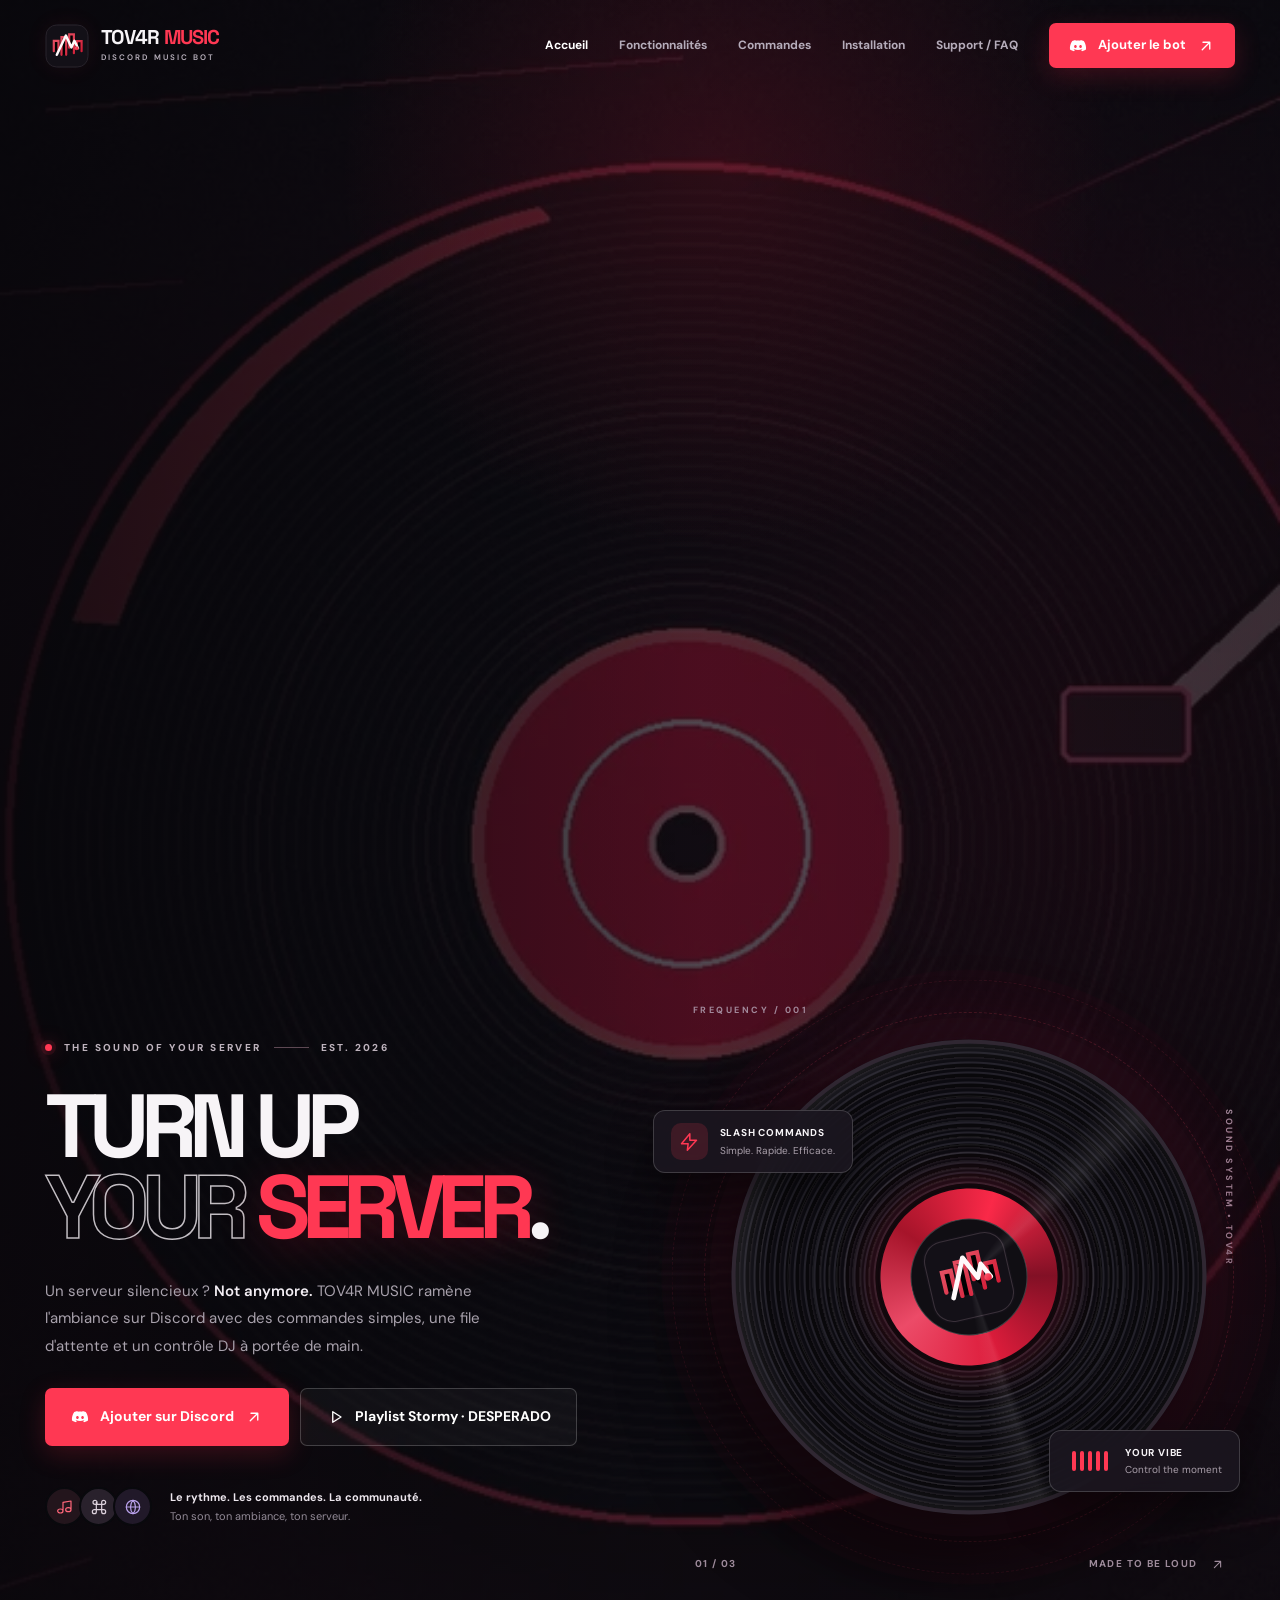
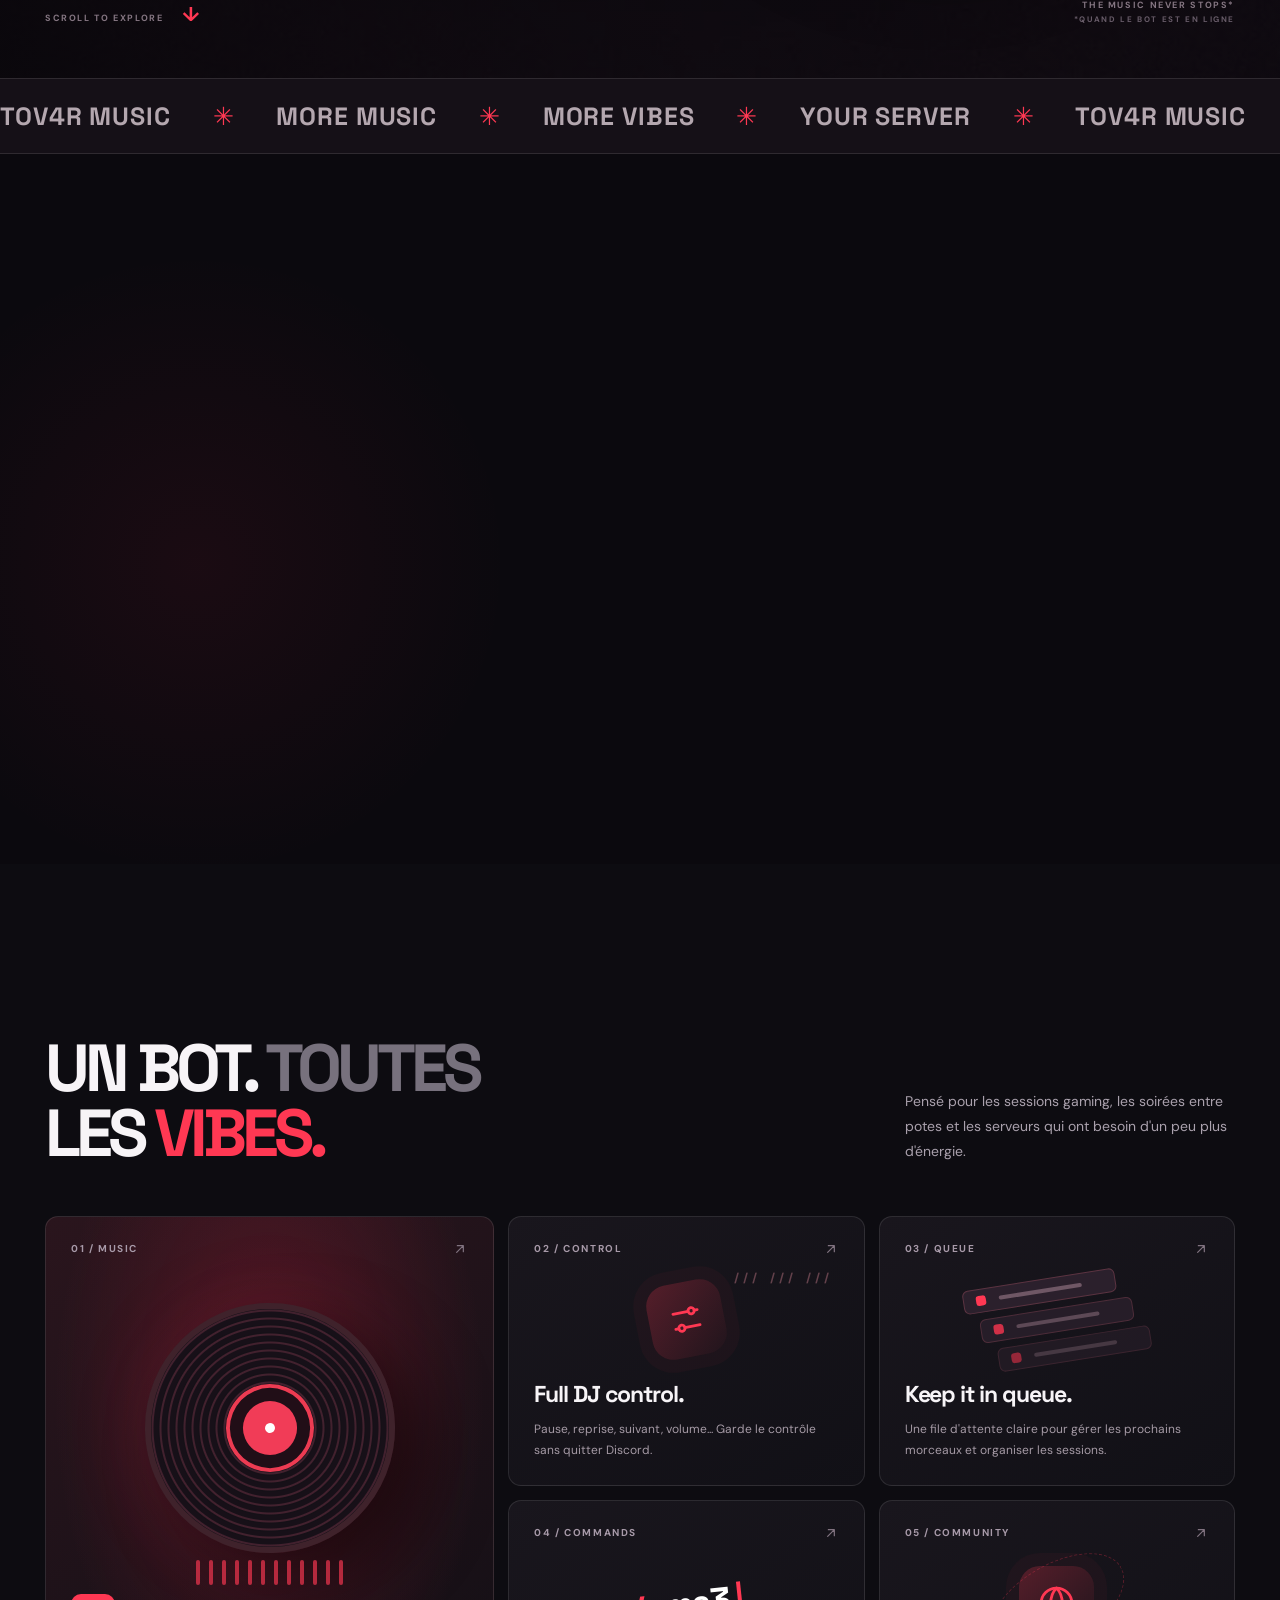
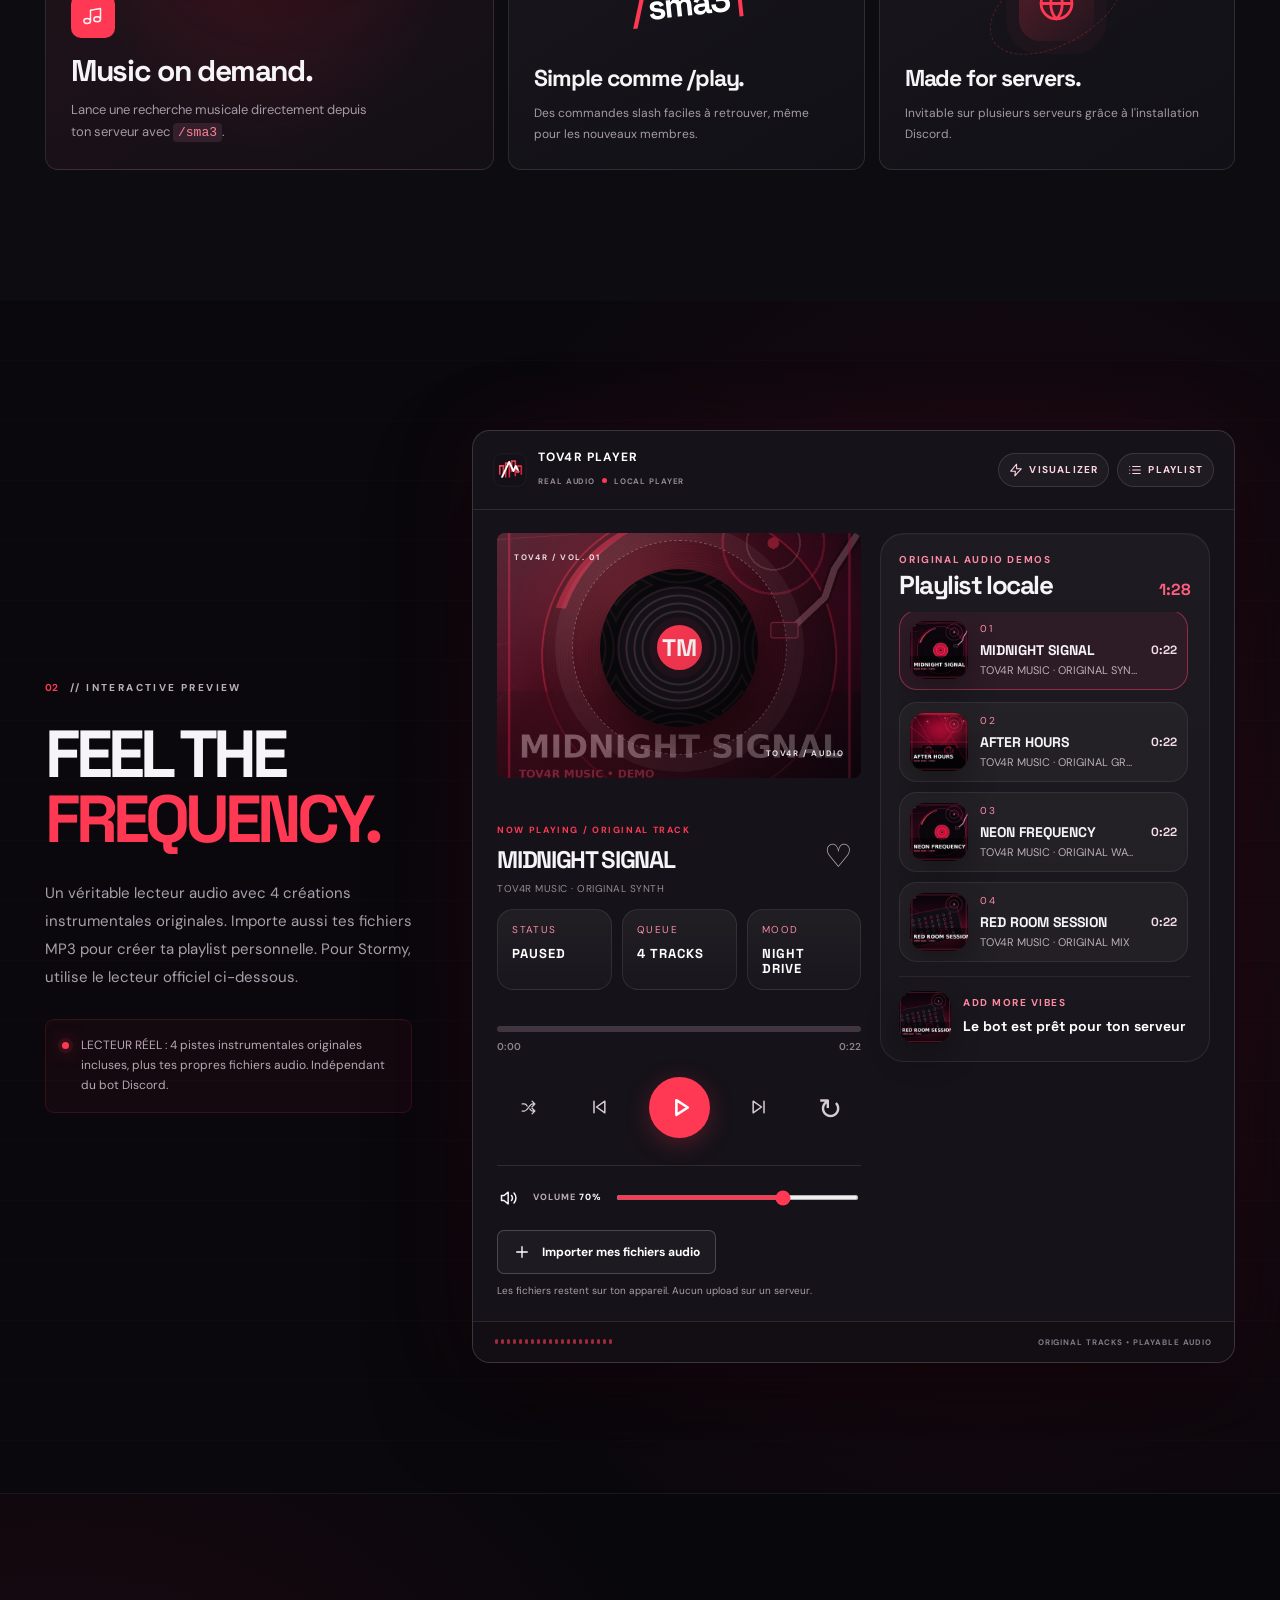
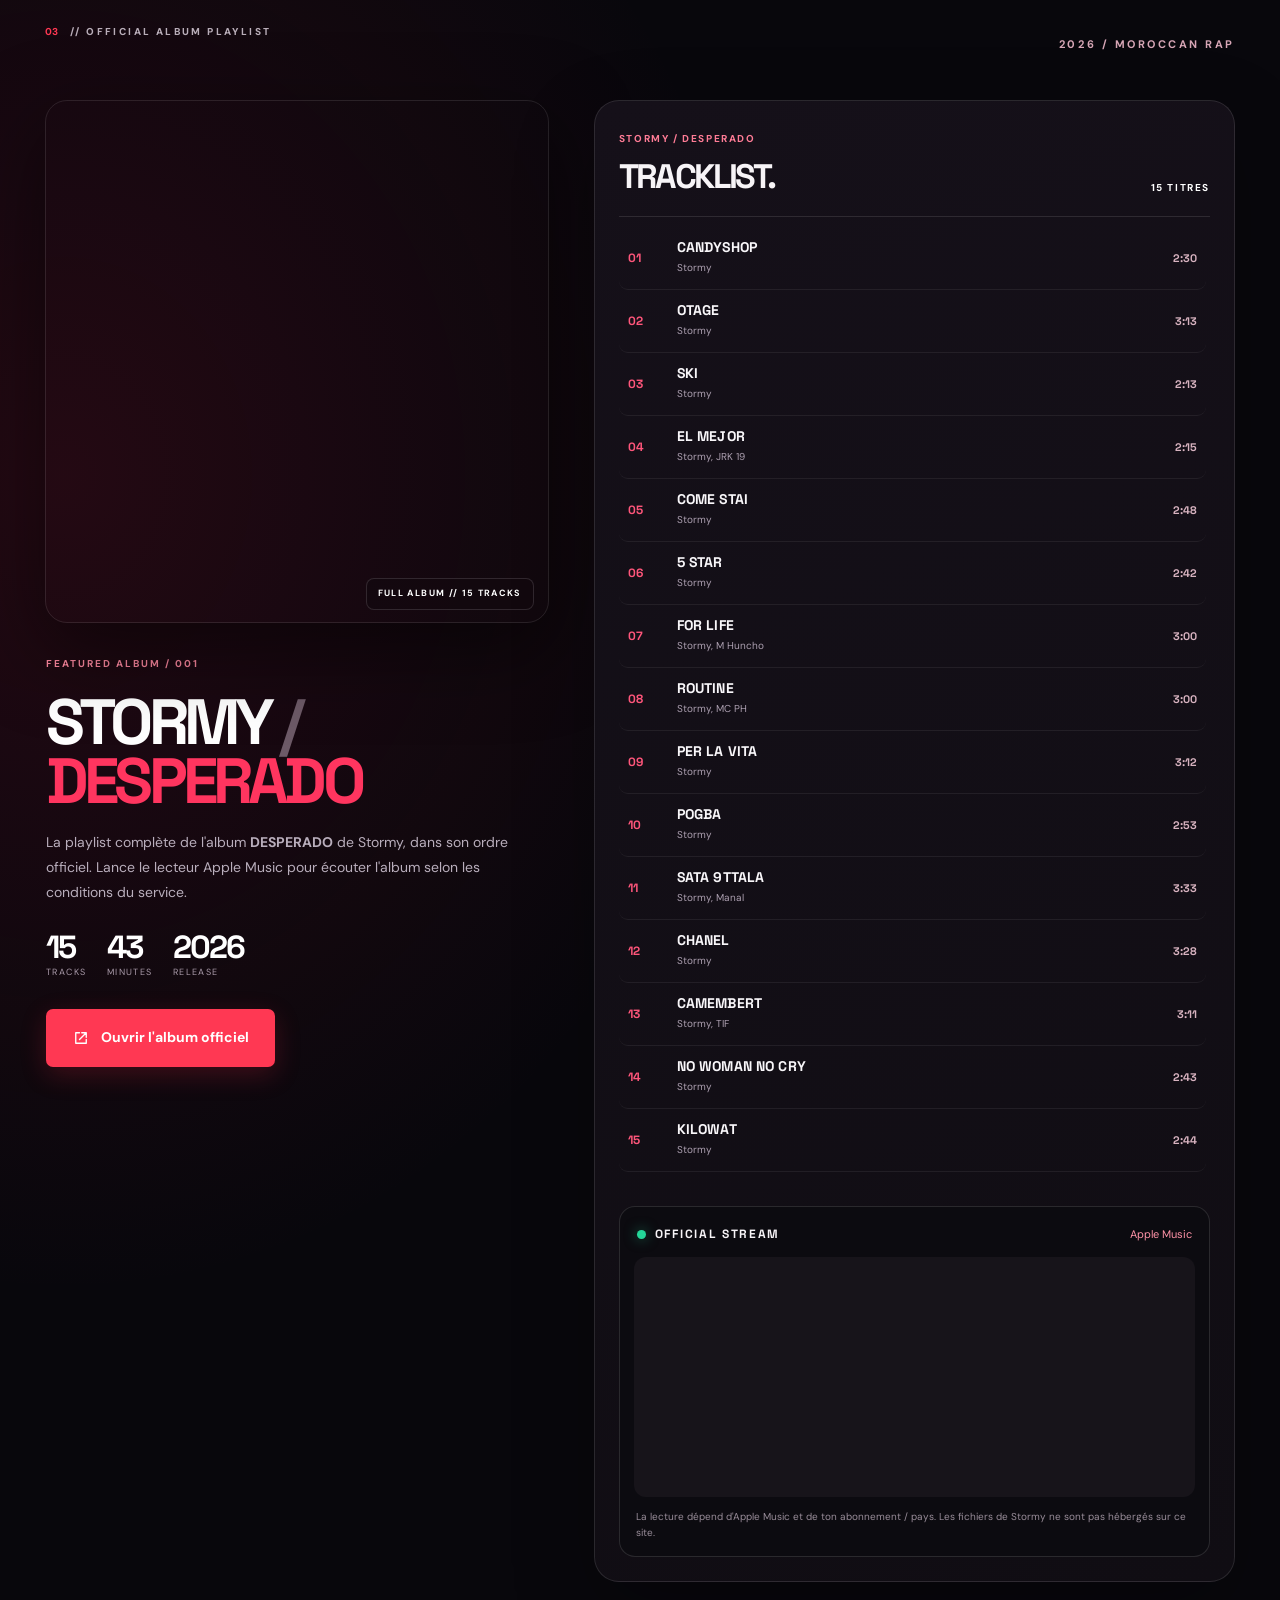
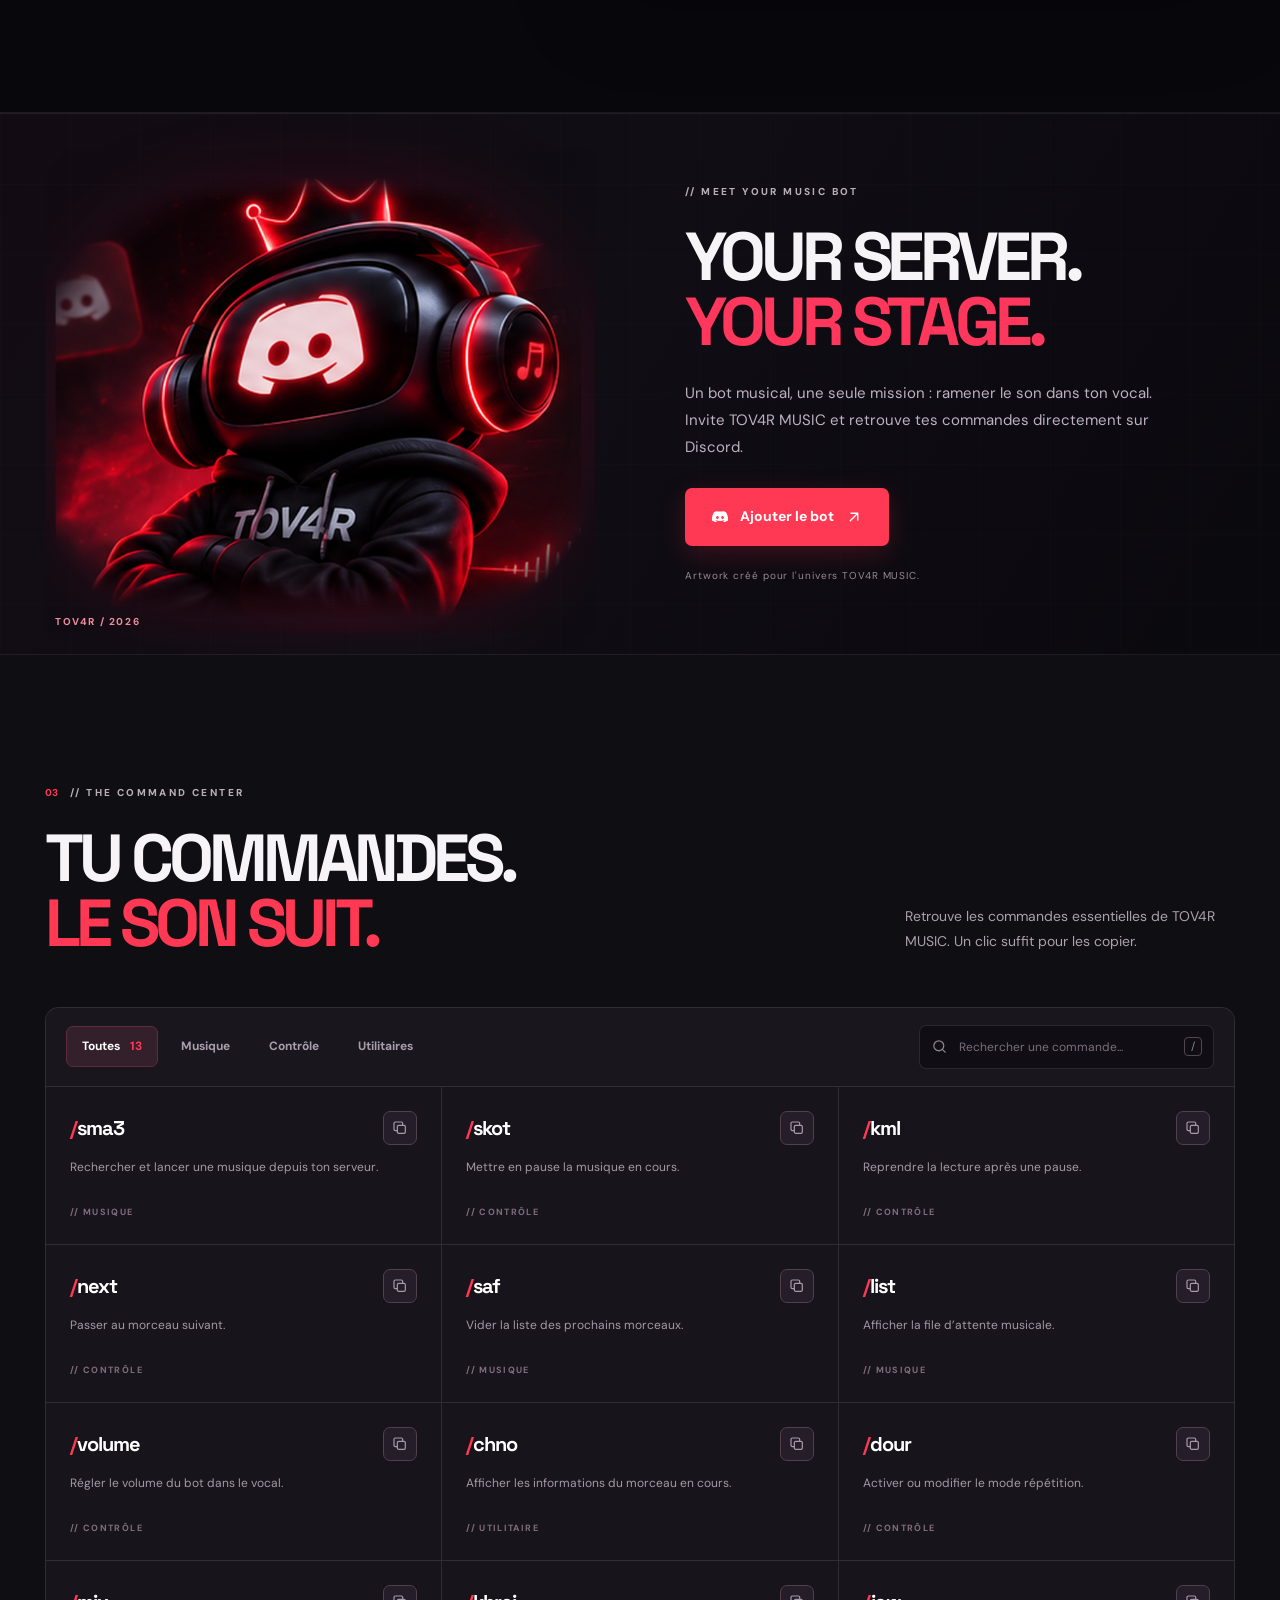
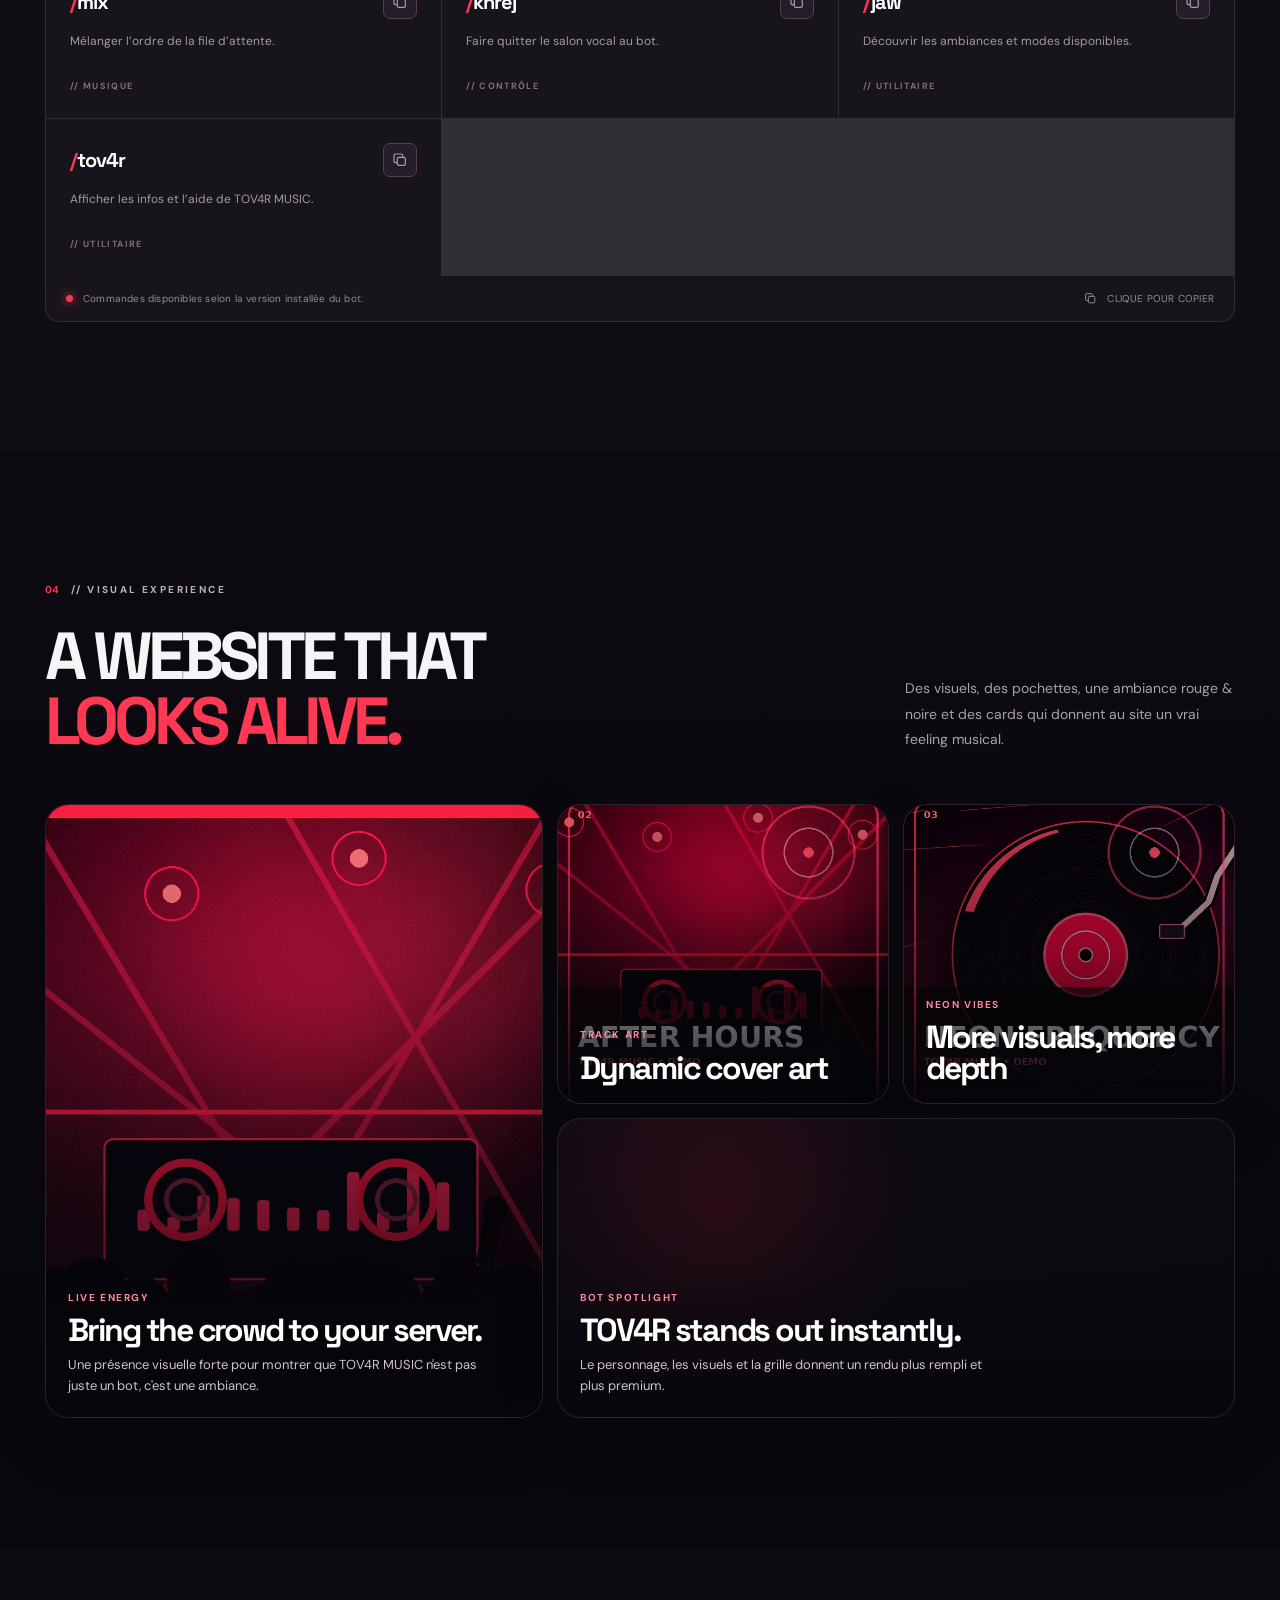
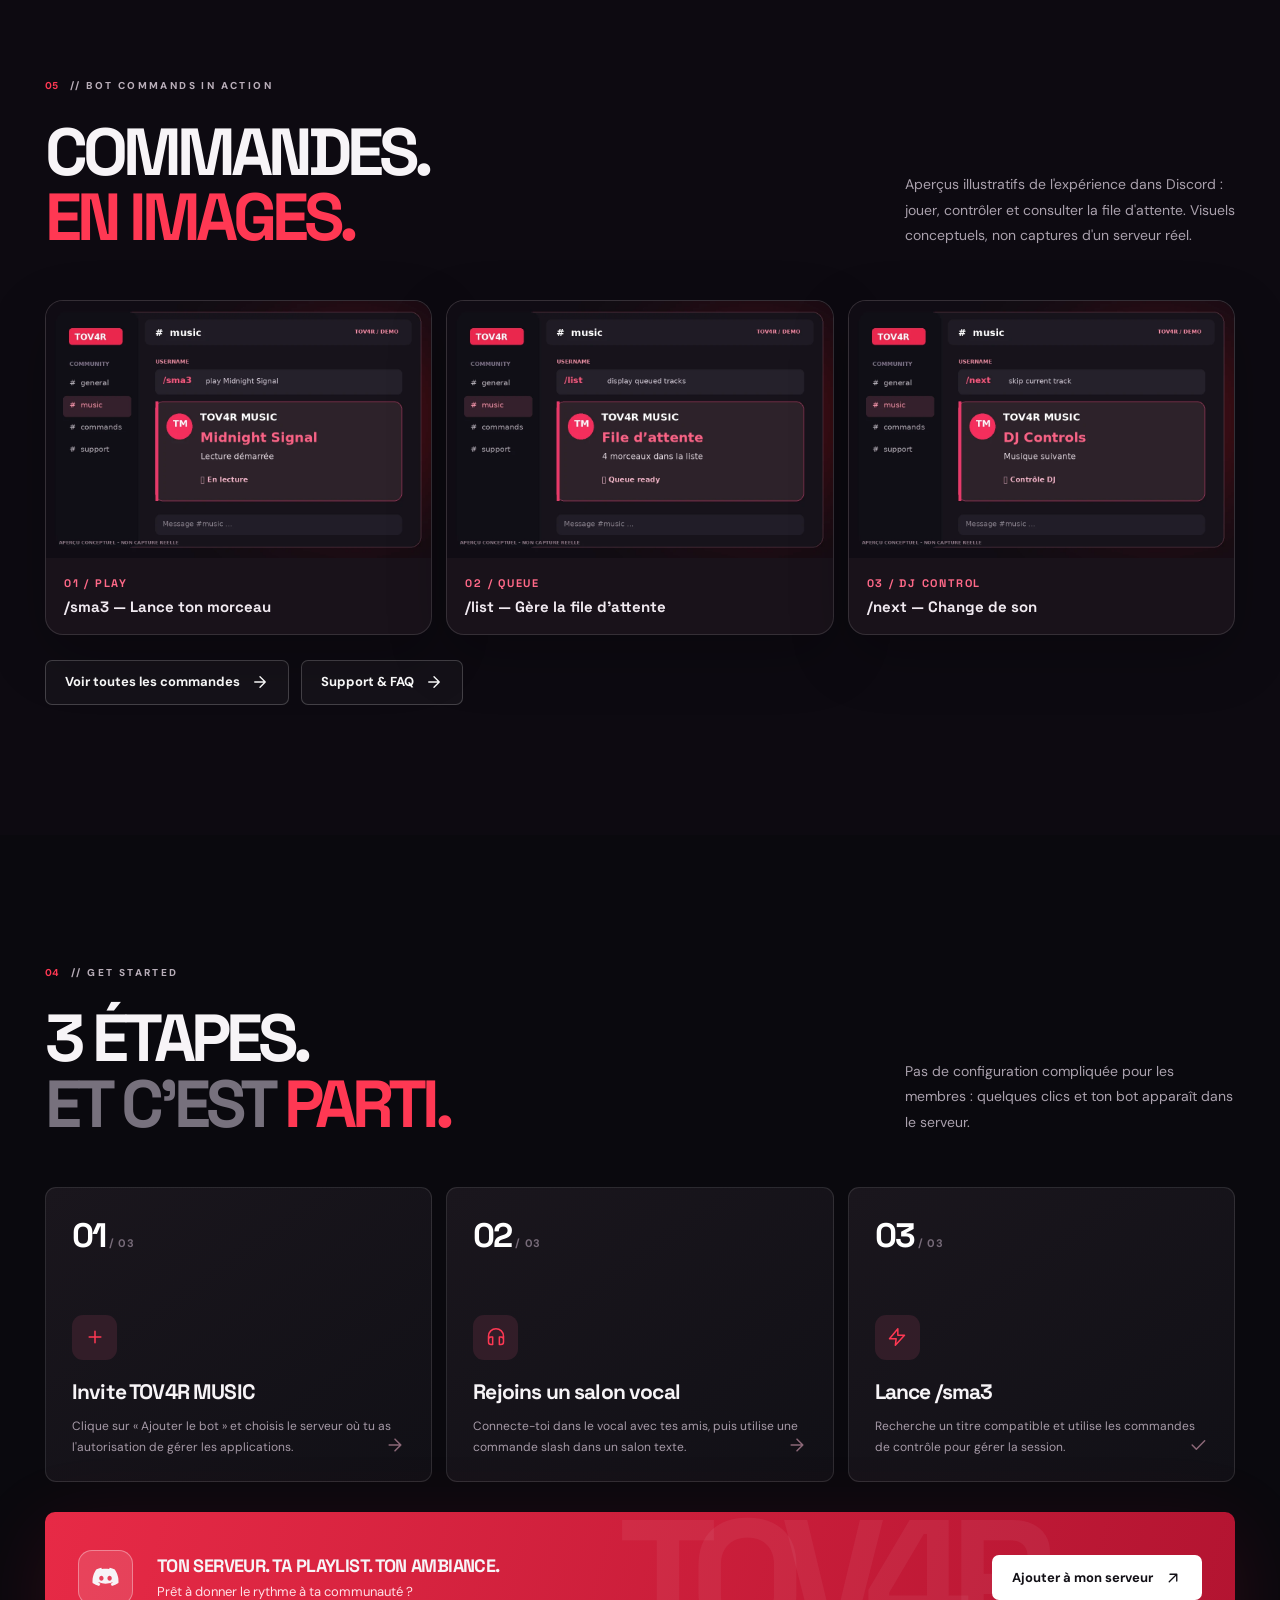
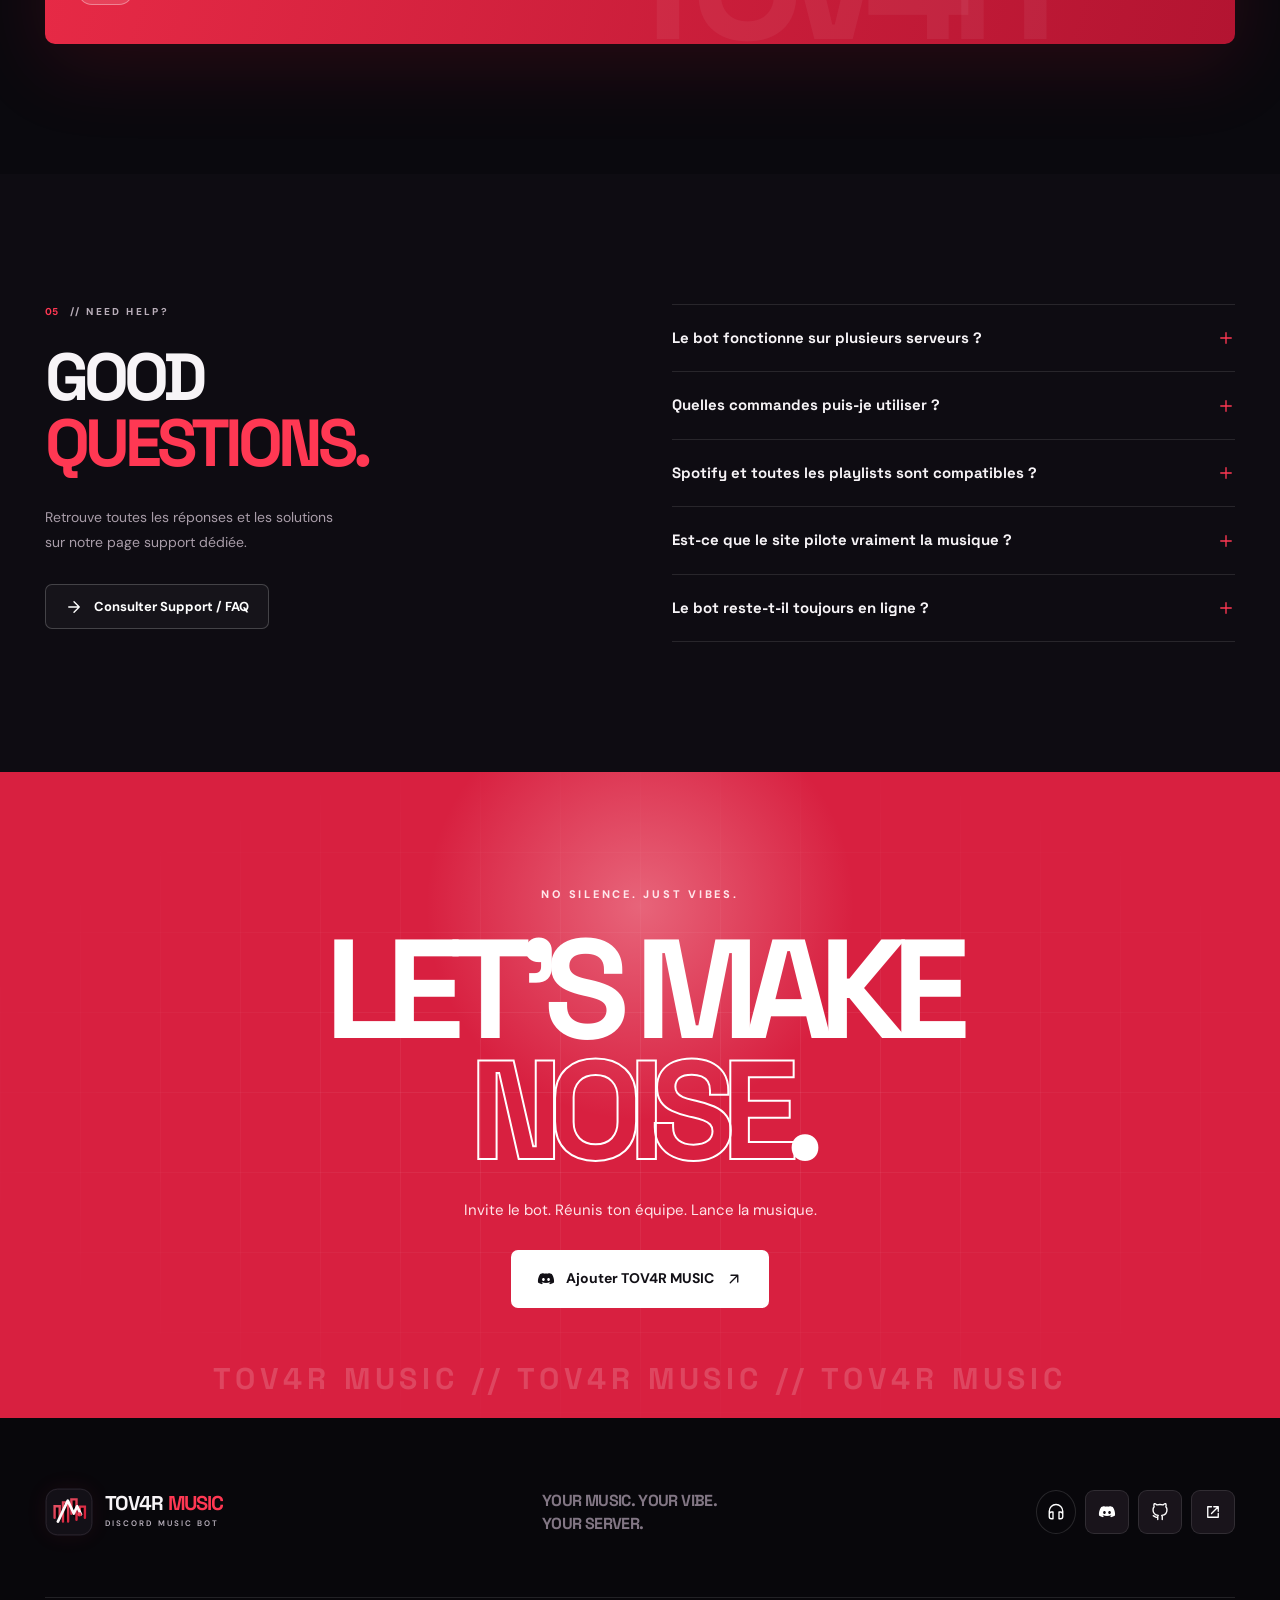
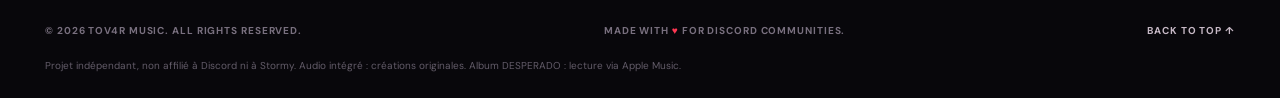
==== index.html @ 0fc7020b "Add files via upload" ====
<!DOCTYPE html>

<html lang="fr">
<head>
<meta charset="utf-8"/>
<meta content="width=device-width, initial-scale=1.0" name="viewport"/>
<meta content="#09080d" name="theme-color"/>
<meta content="TOV4R MUSIC — le bot musical Discord à l'énergie rouge &amp; noir. Commandes slash, file d'attente, contrôles DJ et ambiance pour ton serveur." name="description"/>
<meta content="website" property="og:type"/>
<meta content="TOV4R MUSIC — Turn up your server" property="og:title"/>
<meta content="Donne le rythme à ton serveur Discord. Découvre TOV4R MUSIC." property="og:description"/>
<meta content="assets/og-preview.svg" property="og:image"/>
<link href="assets/favicon.svg" rel="icon" type="image/svg+xml"/>
<link href="https://fonts.googleapis.com" rel="preconnect"/>
<link crossorigin="" href="https://fonts.gstatic.com" rel="preconnect"/>
<link href="https://fonts.googleapis.com/css2?family=DM+Sans:wght@400;500;600;700&amp;family=Space+Grotesk:wght@400;500;600;700&amp;display=swap" rel="stylesheet"/>
<link href="assets/style.css" rel="stylesheet"/>
<title>TOV4R MUSIC — Turn up your server</title>
<script defer="" src="assets/config.js"></script>
<script defer="" src="assets/app.js"></script>
</head>
<body>
<a class="skip-link" href="#main">Aller au contenu</a>
<svg aria-hidden="true" class="icon-library" xmlns="http://www.w3.org/2000/svg">
<symbol id="i-arrow" viewbox="0 0 24 24"><path d="M5 12h14m-7-7 7 7-7 7"></path></symbol>
<symbol id="i-arrow-up" viewbox="0 0 24 24"><path d="M7 17 17 7M8 7h9v9"></path></symbol>
<symbol id="i-play" viewbox="0 0 24 24"><path d="m9 5 11 7-11 7V5Z" stroke-linejoin="round"></path></symbol>
<symbol id="i-pause" viewbox="0 0 24 24"><path d="M8 5v14M16 5v14"></path></symbol>
<symbol id="i-next" viewbox="0 0 24 24"><path d="m5 5 10 7-10 7V5Zm13 0v14" stroke-linejoin="round"></path></symbol>
<symbol id="i-prev" viewbox="0 0 24 24"><path d="M19 5 9 12l10 7V5ZM6 5v14" stroke-linejoin="round"></path></symbol>
<symbol id="i-plus" viewbox="0 0 24 24"><path d="M12 5v14M5 12h14"></path></symbol>
<symbol id="i-check" viewbox="0 0 24 24"><path d="m5 12 5 5L20 7"></path></symbol>
<symbol id="i-copy" viewbox="0 0 24 24"><rect height="12" rx="2" width="12" x="8" y="8"></rect><path d="M16 8V5a2 2 0 0 0-2-2H5a2 2 0 0 0-2 2v9a2 2 0 0 0 2 2h3"></path></symbol>
<symbol id="i-search" viewbox="0 0 24 24"><circle cx="11" cy="11" r="7"></circle><path d="m20 20-4-4"></path></symbol>
<symbol id="i-headphones" viewbox="0 0 24 24"><path d="M3 14v-3a9 9 0 0 1 18 0v3M3 14v4a3 3 0 0 0 3 3h2v-9H6a3 3 0 0 0-3 3Zm18 0v4a3 3 0 0 1-3 3h-2v-9h2a3 3 0 0 1 3 3Z"></path></symbol>
<symbol id="i-music" viewbox="0 0 24 24"><path d="M9 18V5l12-2v13M9 18c0 1.7-1.8 3-4 3s-4-1.3-4-3 1.8-3 4-3 4 1.3 4 3Zm12-2c0 1.7-1.8 3-4 3s-4-1.3-4-3 1.8-3 4-3 4 1.3 4 3Z"></path></symbol>
<symbol id="i-list" viewbox="0 0 24 24"><path d="M8 6h13M8 12h13M8 18h13M3 6h.01M3 12h.01M3 18h.01"></path></symbol>
<symbol id="i-sliders" viewbox="0 0 24 24"><path d="M4 7h10m4 0h2M4 17h2m4 0h10"></path><circle cx="16" cy="7" r="2"></circle><circle cx="8" cy="17" r="2"></circle></symbol>
<symbol id="i-zap" viewbox="0 0 24 24"><path d="m13 2-10 12h8l-1 8 11-12h-8V2Z" stroke-linejoin="round"></path></symbol>
<symbol id="i-shuffle" viewbox="0 0 24 24"><path d="m17 3 4 4-4 4M3 17h3c5 0 7-10 12-10h3M17 13l4 4-4 4M3 7h3c2 0 3 1 4 3m4 4c1 2 2 3 4 3h3"></path></symbol>
<symbol id="i-globe" viewbox="0 0 24 24"><circle cx="12" cy="12" r="10"></circle><path d="M2 12h20M12 2c5 5 5 15 0 20M12 2c-5 5-5 15 0 20"></path></symbol>
<symbol id="i-shield" viewbox="0 0 24 24"><path d="M12 22s8-4 8-11V5l-8-3-8 3v6c0 7 8 11 8 11Z"></path><path d="m9 12 2 2 4-4"></path></symbol>
<symbol id="i-discord" viewbox="0 0 24 24"><path d="M19.7 5.3A18 18 0 0 0 15.5 4l-.5 1c-2-.3-4-.3-6 0l-.5-1a18 18 0 0 0-4.2 1.3C1.8 9 1 12.8 1.3 16.5A18.8 18.8 0 0 0 6.7 19l1.1-1.8-1.7-.9.4-.3c3.5 1.6 7.5 1.6 11 0l.4.3-1.7.9 1.1 1.8a18.8 18.8 0 0 0 5.4-2.5C23 12.8 22.2 9 19.7 5.3ZM8.6 14.6c-1 0-1.8-.9-1.8-2s.8-2 1.8-2 1.8.9 1.8 2-.8 2-1.8 2Zm6.8 0c-1 0-1.8-.9-1.8-2s.8-2 1.8-2 1.8.9 1.8 2-.8 2-1.8 2Z" fill="currentColor" stroke="none"></path></symbol>
<symbol id="i-github" viewbox="0 0 24 24"><path d="M9 19c-4 1-4-2-6-2m12 5v-3.2a2.7 2.7 0 0 0-.7-2.2c3.4-.4 7-1.6 7-7.5A5.8 5.8 0 0 0 19.8 5a5.3 5.3 0 0 0-.1-4S18.5.6 16 2.6a14 14 0 0 0-8 0C5.5.6 4.3 1 4.3 1a5.3 5.3 0 0 0-.1 4A5.8 5.8 0 0 0 2.7 9c0 5.9 3.6 7.1 7 7.5a2.7 2.7 0 0 0-.7 2.2V22"></path></symbol>
<symbol id="i-volume-off" viewBox="0 0 24 24"><path d="M11 5 6 9H3v6h3l5 4V5ZM17 9l5 6m0-6-5 6" /></symbol>
<symbol id="i-volume" viewbox="0 0 24 24"><path d="M11 5 6 9H3v6h3l5 4V5ZM15 9a5 5 0 0 1 0 6m3-9a9 9 0 0 1 0 12"></path></symbol>
<symbol id="i-chevron" viewbox="0 0 24 24"><path d="m6 9 6 6 6-6"></path></symbol>
<symbol id="i-external" viewbox="0 0 24 24"><path d="M13 5h6v6m0-6-9 9M19 14v5H5V5h5"></path></symbol>
<symbol id="i-menu" viewbox="0 0 24 24"><path d="M4 7h16M4 12h16M4 17h16"></path></symbol>
<symbol id="i-close" viewbox="0 0 24 24"><path d="M5 5 19 19M19 5 5 19"></path></symbol>
<symbol id="i-command" viewbox="0 0 24 24"><path d="M9 7V5a3 3 0 1 0-3 3h13a3 3 0 1 0-3-3v14a3 3 0 1 0 3-3H5a3 3 0 1 0 3 3V5"></path></symbol>
</svg>
<div aria-hidden="true" class="intro" id="intro"><div class="intro-content"><div class="intro-overline">INITIALIZING TOV4R MUSIC</div><span class="intro-badge">TM<span class="intro-star">✦</span></span><span class="intro-name">TOV4R <strong>MUSIC</strong></span><span class="intro-bars"><i></i><i></i><i></i><i></i><i></i><i></i><i></i></span><small>ENTER THE FREQUENCY</small><div class="intro-loader"><span></span></div><span class="intro-counter">/// LET THE MUSIC BEGIN</span></div><span class="intro-scanline"></span><span class="intro-orb intro-orb-one"></span><span class="intro-orb intro-orb-two"></span><span class="intro-light-beam"></span></div>
<div aria-hidden="true" class="ambient ambient-one"></div><div aria-hidden="true" class="ambient ambient-two"></div>
<div aria-hidden="true" class="cursor-glow" id="cursorGlow"></div>
<header class="site-header" id="header">
<div class="container nav-container">
<a aria-label="TOV4R MUSIC — accueil" class="brand" href="#top"><img alt="" height="44" src="assets/logo.svg" width="44"/><span>TOV4R<span class="brand-accent">MUSIC</span><small>DISCORD MUSIC BOT</small></span></a>
<nav aria-label="Navigation principale" class="main-nav" id="mainNav">
<a class="nav-link is-current" href="#top">Accueil</a><a class="nav-link" href="#features">Fonctionnalités</a><a class="nav-link" href="#commands">Commandes</a><a class="nav-link" href="#how">Installation</a><a class="nav-link" href="support.html">Support / FAQ</a>
<button class="btn btn-primary nav-cta" data-action="invite" type="button"><svg class="ico"><use href="#i-discord"></use></svg> Ajouter le bot <svg class="ico ico-sm"><use href="#i-arrow-up"></use></svg></button>
</nav>
<button aria-controls="mainNav" aria-expanded="false" aria-label="Ouvrir le menu" class="menu-toggle" id="menuToggle" type="button"><svg class="ico menu-icon"><use href="#i-menu"></use></svg><svg class="ico close-icon"><use href="#i-close"></use></svg></button>
</div>
</header>
<main id="main">
<section class="hero" id="top"><video aria-hidden="true" autoplay="" class="hero-background-video" loop="" muted="" playsinline="" poster="assets/album-cover.webp" preload="none"><source src="assets/hero-ambient.mp4" type="video/mp4"/></video>
<div aria-hidden="true" class="hero-grid"></div><div aria-hidden="true" class="hero-shine"></div>
<div class="container hero-layout">
<div class="hero-copy">
<div class="eyebrow reveal"><span class="signal-dot"></span> THE SOUND OF YOUR SERVER <span class="eyebrow-line"></span> EST. 2026</div>
<h1 class="hero-title reveal" style="--delay: .1s">TURN UP<br/><span class="outline">YOUR</span> <span class="text-glow">SERVER<span class="title-period">.</span></span></h1>
<p class="hero-description reveal" style="--delay: .18s">Un serveur silencieux ? <strong>Not anymore.</strong> TOV4R MUSIC ramène l'ambiance sur Discord avec des commandes simples, une file d'attente et un contrôle DJ à portée de main.</p>
<div class="hero-actions reveal" style="--delay: .28s"><button class="btn btn-primary btn-large" data-action="invite" type="button"><svg class="ico"><use href="#i-discord"></use></svg> Ajouter sur Discord <svg class="ico"><use href="#i-arrow-up"></use></svg></button><a class="btn btn-outline btn-large" href="#desperado"><svg class="ico"><use href="#i-play"></use></svg> Playlist Stormy · DESPERADO</a></div>
<div class="hero-proof reveal" style="--delay: .35s"><div class="proof-icons"><span><svg class="ico"><use href="#i-music"></use></svg></span><span><svg class="ico"><use href="#i-command"></use></svg></span><span><svg class="ico"><use href="#i-globe"></use></svg></span></div><p><strong>Le rythme. Les commandes. La communauté.</strong><br/>Ton son, ton ambiance, ton serveur.</p></div>
</div>
<div class="hero-art reveal" id="heroArt" style="--delay: .16s">
<span class="orbit-label orbit-label-top">FREQUENCY / 001</span><span class="orbit-label orbit-label-side">SOUND SYSTEM • TOV4R</span>
<div class="hero-art-halo"></div><div class="record-decor record-decor-one"></div><div class="record-decor record-decor-two"></div>
<div class="record" id="heroRecord"><div class="record-grooves"></div><div class="record-inner"><div class="record-center"><img alt="" src="assets/logo.svg"/></div></div><span class="record-gleam"></span></div>
<div class="floating-pill floating-pill-top"><span class="pill-icon"><svg class="ico"><use href="#i-zap"></use></svg></span><span><b>SLASH COMMANDS</b><small>Simple. Rapide. Efficace.</small></span></div>
<div class="floating-pill floating-pill-bottom"><span class="eq-mini"><i></i><i></i><i></i><i></i><i></i></span><span><b>YOUR VIBE</b><small>Control the moment</small></span></div>
<div class="hero-art-caption"><span>01 / 03</span><span>MADE TO BE LOUD <svg class="ico ico-sm"><use href="#i-arrow-up"></use></svg></span></div>
</div>
</div>
<div class="hero-bottom container"><span>SCROLL TO EXPLORE <span class="scroll-arrow">↓</span></span><span>THE MUSIC NEVER STOPS* <small>*QUAND LE BOT EST EN LIGNE</small></span></div>
</section>
<div aria-label="Music • community • TOV4R" class="marquee"><div aria-hidden="true" class="marquee-track"><span>TOV4R MUSIC <b>✳</b> MORE MUSIC <b>✳</b> MORE VIBES <b>✳</b> YOUR SERVER <b>✳</b> TOV4R MUSIC <b>✳</b> MORE MUSIC <b>✳</b> MORE VIBES <b>✳</b> YOUR SERVER <b>✳</b> </span><span>TOV4R MUSIC <b>✳</b> MORE MUSIC <b>✳</b> MORE VIBES <b>✳</b> YOUR SERVER <b>✳</b> TOV4R MUSIC <b>✳</b> MORE MUSIC <b>✳</b> MORE VIBES <b>✳</b> YOUR SERVER <b>✳</b> </span></div></div>
<section aria-labelledby="vibeTitle" class="section vibe-section" id="vibes">
<div class="container">
<div class="vibe-heading reveal"><div><p class="section-kicker"><span class="num">01</span> // THE MUSIC UNIVERSE</p><h2 class="section-title" id="vibeTitle">BUILT FOR <span class="accent">THE VIBE.</span></h2></div><p>La musique, c'est plus qu'une commande. Découvre l'univers sonore de TOV4R MUSIC.</p></div>
<div class="vibe-gallery">
<figure class="vibe-tile vibe-tile-one reveal"><img alt="Illustration d'un concert aux lumières rouges, avec une foule devant la scène" decoding="async" height="900" loading="lazy" src="assets/vibe-live.webp" width="1240"/><figcaption><span>001 / LIVE ENERGY</span><strong>MAKE SOME <em>NOISE.</em></strong><small>Fais vibrer ton serveur.</small></figcaption></figure>
<figure class="vibe-tile vibe-tile-two reveal" style="--delay:.08s"><img alt="Illustration d'un disque vinyle noir et rouge sur une platine" decoding="async" height="900" loading="lazy" src="assets/vibe-vinyl.webp" width="1240"/><figcaption><span>002 / DEEP SOUND</span><strong>FEEL EVERY <em>BEAT.</em></strong></figcaption></figure>
<figure class="vibe-tile vibe-tile-three reveal" style="--delay:.16s"><img alt="Illustration d'une table de mixage DJ illuminée en rouge" decoding="async" height="900" loading="lazy" src="assets/vibe-mixer.webp" width="1240"/><figcaption><span>003 / YOUR CONTROL</span><strong>YOU SET <em>THE VIBE.</em></strong></figcaption></figure>
</div>
</div>
</section>
<section class="section features-section" id="features">
<div class="container"><div class="section-header"><div><p class="section-kicker reveal"><span class="num">01</span> // THE EXPERIENCE</p><h2 class="section-title reveal">UN BOT. <span class="muted">TOUTES</span><br/>LES <span class="accent">VIBES.</span></h2></div><p class="section-aside reveal">Pensé pour les sessions gaming, les soirées entre potes et les serveurs qui ont besoin d'un peu plus d'énergie.</p></div>
<div class="features-grid">
<article class="feature-card feature-featured reveal"><div class="feature-top"><span class="feature-index">01 / MUSIC</span><svg class="ico feature-arrow"><use href="#i-arrow-up"></use></svg></div><div class="feature-graphic"><div class="feature-vinyl"><div class="feature-vinyl-center"></div></div><div class="feature-sound-lines"><i></i><i></i><i></i><i></i><i></i><i></i><i></i><i></i><i></i><i></i><i></i><i></i></div></div><div class="feature-info"><span class="feature-icon"><svg class="ico"><use href="#i-music"></use></svg></span><h3>Music on demand.</h3><p>Lance une recherche musicale directement depuis ton serveur avec <code>/sma3</code>.</p></div></article>
<article class="feature-card reveal" style="--delay:.08s"><div class="feature-top"><span class="feature-index">02 / CONTROL</span><svg class="ico feature-arrow"><use href="#i-arrow-up"></use></svg></div><div class="feature-simple-art"><div class="big-icon"><svg class="ico"><use href="#i-sliders"></use></svg></div><span class="simple-lines">/// /// ///</span></div><div class="feature-info"><h3>Full DJ control.</h3><p>Pause, reprise, suivant, volume... Garde le contrôle sans quitter Discord.</p></div></article>
<article class="feature-card reveal" style="--delay:.14s"><div class="feature-top"><span class="feature-index">03 / QUEUE</span><svg class="ico feature-arrow"><use href="#i-arrow-up"></use></svg></div><div class="feature-simple-art"><div class="stack-art"><span><i></i><i></i></span><span><i></i><i></i></span><span><i></i><i></i></span></div></div><div class="feature-info"><h3>Keep it in queue.</h3><p>Une file d'attente claire pour gérer les prochains morceaux et organiser les sessions.</p></div></article>
<article class="feature-card reveal" style="--delay:.08s"><div class="feature-top"><span class="feature-index">04 / COMMANDS</span><svg class="ico feature-arrow"><use href="#i-arrow-up"></use></svg></div><div class="feature-simple-art"><div class="command-art"><span class="command-art-prompt">/</span><span class="command-art-text">sma3</span><span class="command-art-caret"></span></div></div><div class="feature-info"><h3>Simple comme /play.</h3><p>Des commandes slash faciles à retrouver, même pour les nouveaux membres.</p></div></article>
<article class="feature-card reveal" style="--delay:.14s"><div class="feature-top"><span class="feature-index">05 / COMMUNITY</span><svg class="ico feature-arrow"><use href="#i-arrow-up"></use></svg></div><div class="feature-simple-art"><div class="big-icon community-icon"><svg class="ico"><use href="#i-globe"></use></svg></div><div class="feature-orbit"></div></div><div class="feature-info"><h3>Made for servers.</h3><p>Invitable sur plusieurs serveurs grâce à l'installation Discord.</p></div></article>
</div>
</div>
</section>
<section class="section demo-section" id="demo"><div aria-hidden="true" class="demo-noise"></div><div class="container demo-layout">
<div class="demo-intro"><p class="section-kicker reveal"><span class="num">02</span> // INTERACTIVE PREVIEW</p><h2 class="section-title reveal">FEEL THE<br/><span class="accent">FREQUENCY.</span></h2><p class="reveal">Un véritable lecteur audio avec 4 créations instrumentales originales. Importe aussi tes fichiers MP3 pour créer ta playlist personnelle. Pour Stormy, utilise le lecteur officiel ci-dessous.</p><div class="demo-disclaimer reveal"><span class="signal-dot"></span><span>LECTEUR RÉEL : 4 pistes instrumentales originales incluses, plus tes propres fichiers audio. Indépendant du bot Discord.</span></div><div class="demo-quote reveal"><span>“</span> YOUR MUSIC.<br/>YOUR VIBE.<br/><strong>YOUR SERVER.</strong></div></div>
<div class="player-shell reveal">
<div class="player-head">
<div class="player-head-left"><img alt="" height="34" src="assets/logo.svg" width="34"/>
<div><strong>TOV4R PLAYER</strong><small>REAL AUDIO <span class="demo-dot"></span> LOCAL PLAYER</small></div>
</div>
<div class="player-top-chips"><span class="player-chip"><svg class="ico"><use href="#i-zap"></use></svg> Visualizer</span><span class="player-chip"><svg class="ico"><use href="#i-list"></use></svg> Playlist</span></div>
</div>
<div class="player-body player-body-rich"><audio id="nativeAudio" preload="metadata"></audio>
<div class="player-main">
<div class="album-art" id="albumArt"><img alt="Pochette du morceau en cours" class="album-art-photo" decoding="async" id="albumPhoto" loading="lazy" src="assets/track-midnight.webp"/><div class="album-outer"><div class="album-disk"><span class="album-label">TM</span></div></div><div class="album-glare"></div><span class="album-corner" id="trackBadge">VOL. 01 — DEMO</span><span class="album-sign">TOV4R / AUDIO</span></div>
<div class="track-line"><div class="track-info"><span>NOW PLAYING / ORIGINAL TRACK</span><h3 id="trackTitle">MIDNIGHT SIGNAL</h3><p id="trackArtist">TOV4R DEMO — ORIGINAL PLACEHOLDER</p></div><button aria-label="Ajouter aux favoris de la démo" aria-pressed="false" class="track-favorite" id="favoriteBtn" type="button">♡</button></div>
<div class="player-stats"><div class="player-stat"><span>STATUS</span><strong id="playerStatus">PAUSED</strong></div><div class="player-stat"><span>QUEUE</span><strong id="queueCount">4 TRACKS</strong></div><div class="player-stat"><span>MOOD</span><strong id="playerMood">NIGHT DRIVE</strong></div></div>
<div class="progress-box"><div aria-label="Position du morceau de démonstration" aria-valuemax="100" aria-valuemin="0" aria-valuenow="0" class="progress-rail" id="progressRail" role="slider" tabindex="0"><div class="progress-fill" id="progressFill"></div></div><div class="progress-times"><span id="elapsed">0:00</span><span id="duration">3:24</span></div></div>
<div class="player-controls"><button aria-label="Activer la lecture aléatoire (démo)" aria-pressed="false" class="control-secondary" id="shuffleBtn" type="button"><svg class="ico"><use href="#i-shuffle"></use></svg></button><button aria-label="Morceau précédent (démo)" class="control-normal" id="prevBtn" type="button"><svg class="ico"><use href="#i-prev"></use></svg></button><button aria-label="Lire la démo" aria-pressed="false" class="control-play" id="playBtn" type="button"><svg class="ico" id="playIcon"><use href="#i-play"></use></svg></button><button aria-label="Morceau suivant (démo)" class="control-normal" id="nextBtn" type="button"><svg class="ico"><use href="#i-next"></use></svg></button><button aria-label="Activer la répétition (démo)" aria-pressed="false" class="control-secondary" id="repeatBtn" type="button">↻</button></div>
<div class="player-volume"><button type="button" id="muteBtn" class="mute-btn" aria-label="Couper le son" aria-pressed="false"><svg class="ico"><use href="#i-volume"></use></svg></button><label for="volumeInput">VOLUME <span id="volumeValue">70%</span></label><input aria-label="Volume du lecteur audio" id="volumeInput" max="100" min="0" type="range" value="70"/></div>
<div class="import-tracks"><label class="btn btn-outline import-button" for="localAudioFiles"><svg class="ico"><use href="#i-plus"></use></svg> Importer mes fichiers audio</label><input accept="audio/*,.mp3,.m4a,.ogg,.wav,.webm" hidden="" id="localAudioFiles" multiple="" type="file"/><small>Les fichiers restent sur ton appareil. Aucun upload sur un serveur.</small></div></div>
<aside class="playlist-panel">
<div class="playlist-panel-head"><div><span class="playlist-kicker">ORIGINAL AUDIO DEMOS</span><h3>Playlist locale</h3></div><strong id="playlistTotal">12:34</strong></div>
<div class="playlist-list" id="playlistList"></div>
<div class="playlist-bottom"><div class="playlist-mini-art"><img alt="" decoding="async" loading="lazy" src="assets/track-redroom.webp"/></div><div><span>ADD MORE VIBES</span><strong>Le bot est prêt pour ton serveur</strong></div></div>
</aside>
</div>
<div class="player-foot"><div aria-hidden="true" class="player-eq" id="playerEq"><i></i><i></i><i></i><i></i><i></i><i></i><i></i><i></i><i></i><i></i><i></i><i></i><i></i><i></i><i></i><i></i><i></i><i></i><i></i><i></i></div><span>ORIGINAL TRACKS • PLAYABLE AUDIO</span></div>
</div>
</div></section>
<section aria-labelledby="stormyTitle" class="stormy-album-section section" id="desperado">
<div class="container">
<div class="stormy-heading reveal"><p class="section-kicker"><span class="num">03</span> // OFFICIAL ALBUM PLAYLIST</p><span class="stormy-era">2026 / MOROCCAN RAP</span></div>
<div class="stormy-layout">
<div class="stormy-story reveal">
<div class="stormy-cover-wrap"><img alt="Illustration originale TOV4R pour la playlist DESPERADO de Stormy" class="stormy-cover" decoding="async" loading="lazy" src="assets/desperado-art.webp"/><div class="stormy-cover-ornament">FULL ALBUM // 15 TRACKS</div></div>
<div class="stormy-bio"><span class="stormy-label">FEATURED ALBUM / 001</span><h2 id="stormyTitle">STORMY<span> / </span><em>DESPERADO</em></h2><p>La playlist complète de l'album <strong>DESPERADO</strong> de Stormy, dans son ordre officiel. Lance le lecteur Apple Music pour écouter l'album selon les conditions du service.</p><div class="stormy-metrics"><span><strong>15</strong> TRACKS</span><span><strong>43</strong> MINUTES</span><span><strong>2026</strong> RELEASE</span></div><a class="btn btn-primary btn-large" href="https://music.apple.com/us/album/desperado/6769133050" rel="noopener noreferrer" target="_blank"><svg class="ico"><use href="#i-external"></use></svg> Ouvrir l'album officiel</a></div>
</div>
<div class="stormy-right reveal" style="--delay:.1s">
<div class="stormy-queue-title"><div><span>STORMY / DESPERADO</span><h3>TRACKLIST.</h3></div><span class="stormy-queue-count">15 TITRES</span></div>
<div class="stormy-tracklist" id="stormyTracklist">
<!-- Populated from official album track listing via assets/app.js -->
</div>
<div class="stormy-stream"><div class="stream-header"><div><span class="stream-dot"></span><strong>OFFICIAL STREAM</strong></div><span>Apple Music</span></div><iframe allow="autoplay *; encrypted-media *; fullscreen *" height="240" loading="lazy" referrerpolicy="strict-origin-when-cross-origin" sandbox="allow-forms allow-popups allow-same-origin allow-scripts allow-top-navigation-by-user-activation" src="https://embed.music.apple.com/us/album/desperado/6769133050" title="Écouter DESPERADO de Stormy sur Apple Music"></iframe><p>La lecture dépend d'Apple Music et de ton abonnement / pays. Les fichiers de Stormy ne sont pas hébergés sur ce site.</p></div>
</div>
</div>
</div>
</section>
<section aria-labelledby="spotTitle" class="bot-spotlight">
<div class="container spotlight-layout">
<div class="spotlight-visual reveal"><div class="spotlight-aura"></div><img alt="Mascotte futuriste TOV4R portant un casque audio lumineux rouge" decoding="async" height="685" loading="lazy" src="assets/tov4r-bot-mascot.png" width="780"/><span class="spotlight-number">TOV4R / 2026</span></div>
<div class="spotlight-copy reveal" style="--delay:.12s"><p class="section-kicker">// MEET YOUR MUSIC BOT</p><h2>YOUR SERVER.<br/><span>YOUR STAGE.</span></h2><p>Un bot musical, une seule mission : ramener le son dans ton vocal. Invite TOV4R MUSIC et retrouve tes commandes directement sur Discord.</p><button class="btn btn-primary btn-large" data-action="invite" type="button"><svg class="ico"><use href="#i-discord"></use></svg> Ajouter le bot <svg class="ico"><use href="#i-arrow-up"></use></svg></button><span class="spotlight-caption">Artwork créé pour l'univers TOV4R MUSIC.</span></div>
</div>
</section>
<section class="section commands-section" id="commands"><div class="container"><div class="section-header"><div><p class="section-kicker reveal"><span class="num">03</span> // THE COMMAND CENTER</p><h2 class="section-title reveal">TU COMMANDES.<br/><span class="accent">LE SON SUIT.</span></h2></div><p class="section-aside reveal">Retrouve les commandes essentielles de TOV4R MUSIC. Un clic suffit pour les copier.</p></div>
<div class="commands-interface reveal"><div class="commands-toolbar"><div aria-label="Filtrer les commandes" class="filter-tabs" role="group"><button aria-pressed="true" class="filter-btn is-active" data-filter="all" type="button">Toutes <span id="allCount">12</span></button><button aria-pressed="false" class="filter-btn" data-filter="music" type="button">Musique</button><button aria-pressed="false" class="filter-btn" data-filter="control" type="button">Contrôle</button><button aria-pressed="false" class="filter-btn" data-filter="utility" type="button">Utilitaires</button></div><label class="search-box"><svg class="ico"><use href="#i-search"></use></svg><input aria-label="Rechercher une commande" autocomplete="off" id="commandSearch" placeholder="Rechercher une commande..." type="search"/><kbd>/</kbd></label></div>
<div aria-live="polite" class="commands-grid" id="commandsGrid"></div><div class="no-results" hidden="" id="noResults">Aucune commande trouvée. Essaie un autre mot.</div><div class="commands-footer"><span><span class="signal-dot"></span> Commandes disponibles selon la version installée du bot.</span><span><svg class="ico"><use href="#i-copy"></use></svg> CLIQUE POUR COPIER</span></div></div>
</div></section>
<section aria-labelledby="visualsTitle" class="section media-wall-section" id="visuals">
<div class="container">
<div class="section-header media-wall-header">
<div>
<p class="section-kicker reveal"><span class="num">04</span> // VISUAL EXPERIENCE</p>
<h2 class="section-title reveal" id="visualsTitle">A WEBSITE THAT<br/><span class="accent">LOOKS ALIVE.</span></h2>
</div>
<p class="section-aside reveal">Des visuels, des pochettes, une ambiance rouge &amp; noire et des cards qui donnent au site un vrai feeling musical.</p>
</div>
<div class="media-wall-grid">
<article class="media-card media-card-large reveal">
<img alt="Scène de concert rouge avec foule en énergie" decoding="async" loading="lazy" src="assets/vibe-live.webp"/>
<div class="media-card-copy"><span>LIVE ENERGY</span><strong>Bring the crowd to your server.</strong><p>Une présence visuelle forte pour montrer que TOV4R MUSIC n'est pas juste un bot, c'est une ambiance.</p></div>
</article>
<article class="media-card reveal" style="--delay:.07s">
<img alt="Pochette musicale AFTER HOURS" decoding="async" loading="lazy" src="assets/track-afterhours.webp"/>
<div class="media-card-copy"><span>TRACK ART</span><strong>Dynamic cover art</strong></div>
</article>
<article class="media-card reveal" style="--delay:.14s">
<img alt="Pochette musicale NEON FREQUENCY" decoding="async" loading="lazy" src="assets/track-neon.webp"/>
<div class="media-card-copy"><span>NEON VIBES</span><strong>More visuals, more depth</strong></div>
</article>
<article class="media-card media-card-wide reveal" style="--delay:.2s">
<img alt="Mascotte TOV4R MUSIC futuriste" decoding="async" loading="lazy" src="assets/tov4r-bot-mascot.png"/>
<div class="media-card-copy"><span>BOT SPOTLIGHT</span><strong>TOV4R stands out instantly.</strong><p>Le personnage, les visuels et la grille donnent un rendu plus rempli et plus premium.</p></div>
</article>
</div>
</div>
</section>
<section aria-labelledby="shotsTitle" class="section screenshot-section" id="screenshots">
<div class="container"><div class="section-header"><div><p class="section-kicker reveal"><span class="num">05</span> // BOT COMMANDS IN ACTION</p><h2 class="section-title reveal" id="shotsTitle">COMMANDES.<br/><span class="accent">EN IMAGES.</span></h2></div><p class="section-aside reveal">Aperçus illustratifs de l'expérience dans Discord : jouer, contrôler et consulter la file d'attente. Visuels conceptuels, non captures d'un serveur réel.</p></div>
<div class="shot-grid">
<figure class="shot-card reveal"><img alt="Aperçu conceptuel Discord avec la commande /sma3 et un lecteur musical" decoding="async" loading="lazy" src="assets/shot-music.webp"/><figcaption><strong>01 / PLAY</strong><span>/sma3 — Lance ton morceau</span></figcaption></figure>
<figure class="shot-card reveal" style="--delay:.08s"><img alt="Aperçu conceptuel Discord avec liste des morceaux en attente" decoding="async" loading="lazy" src="assets/shot-queue.webp"/><figcaption><strong>02 / QUEUE</strong><span>/list — Gère la file d'attente</span></figcaption></figure>
<figure class="shot-card reveal" style="--delay:.16s"><img alt="Aperçu conceptuel Discord avec boutons de contrôle de la lecture" decoding="async" loading="lazy" src="assets/shot-control.webp"/><figcaption><strong>03 / DJ CONTROL</strong><span>/next — Change de son</span></figcaption></figure>
</div><div class="shot-actions"><a class="btn btn-outline" href="#commands">Voir toutes les commandes <svg class="ico"><use href="#i-arrow"></use></svg></a><a class="btn btn-outline" href="support.html">Support &amp; FAQ <svg class="ico"><use href="#i-arrow"></use></svg></a></div></div>
</section>
<section class="section installation-section" id="how"><div class="container"><div class="section-header"><div><p class="section-kicker reveal"><span class="num">04</span> // GET STARTED</p><h2 class="section-title reveal">3 ÉTAPES.<br/><span class="muted">ET C'EST</span> <span class="accent">PARTI.</span></h2></div><p class="section-aside reveal">Pas de configuration compliquée pour les membres : quelques clics et ton bot apparaît dans le serveur.</p></div>
<div class="steps"><article class="step reveal"><span class="step-num">01<span> / 03</span></span><div class="step-main"><div class="step-icon"><svg class="ico"><use href="#i-plus"></use></svg></div><h3>Invite TOV4R MUSIC</h3><p>Clique sur « Ajouter le bot » et choisis le serveur où tu as l'autorisation de gérer les applications.</p></div><svg class="ico step-arrow"><use href="#i-arrow"></use></svg></article><article class="step reveal" style="--delay:.08s"><span class="step-num">02<span> / 03</span></span><div class="step-main"><div class="step-icon"><svg class="ico"><use href="#i-headphones"></use></svg></div><h3>Rejoins un salon vocal</h3><p>Connecte-toi dans le vocal avec tes amis, puis utilise une commande slash dans un salon texte.</p></div><svg class="ico step-arrow"><use href="#i-arrow"></use></svg></article><article class="step reveal" style="--delay:.16s"><span class="step-num">03<span> / 03</span></span><div class="step-main"><div class="step-icon"><svg class="ico"><use href="#i-zap"></use></svg></div><h3>Lance /sma3</h3><p>Recherche un titre compatible et utilise les commandes de contrôle pour gérer la session.</p></div><svg class="ico step-arrow"><use href="#i-check"></use></svg></article></div>
<div class="setup-banner reveal"><div class="setup-banner-icon"><svg class="ico"><use href="#i-discord"></use></svg></div><div><h3>TON SERVEUR. TA PLAYLIST. TON AMBIANCE.</h3><p>Prêt à donner le rythme à ta communauté ?</p></div><button class="btn btn-white" data-action="invite" type="button">Ajouter à mon serveur <svg class="ico"><use href="#i-arrow-up"></use></svg></button></div>
</div></section>
<section class="section faq-section" id="faq"><div class="container faq-layout"><div class="faq-heading"><p class="section-kicker reveal"><span class="num">05</span> // NEED HELP?</p><h2 class="section-title reveal">GOOD<br/><span class="accent">QUESTIONS.</span></h2><p class="reveal">Retrouve toutes les réponses et les solutions sur notre page support dédiée.</p><a class="btn btn-outline reveal" href="support.html"><svg class="ico"><use href="#i-arrow"></use></svg> Consulter Support / FAQ</a></div><div class="faq-list reveal"><details><summary>Le bot fonctionne sur plusieurs serveurs ? <svg class="ico"><use href="#i-plus"></use></svg></summary><p>Oui, TOV4R MUSIC peut être installé sur différents serveurs Discord si le bot est configuré en mode public et ses commandes sont synchronisées globalement.</p></details><details><summary>Quelles commandes puis-je utiliser ? <svg class="ico"><use href="#i-plus"></use></svg></summary><p>Les commandes prévues comprennent notamment <code>/sma3</code>, <code>/skot</code>, <code>/kml</code>, <code>/next</code>, <code>/saf</code> et <code>/volume</code>. Tu peux explorer et copier les commandes dans la section plus haut.</p></details><details><summary>Spotify et toutes les playlists sont compatibles ? <svg class="ico"><use href="#i-plus"></use></svg></summary><p>La compatibilité dépend de la version du bot. Le lecteur Apple Music sur ce site est indépendant du bot Discord : il ne lui ajoute pas de compatibilité.</p></details><details><summary>Est-ce que le site pilote vraiment la musique ? <svg class="ico"><use href="#i-plus"></use></svg></summary><p>Le lecteur TOV4R joue de vrais sons originaux directement dans la page, et le lecteur Apple Music affiche l'album DESPERADO. Aucun de ces lecteurs ne contrôle le bot Discord en direct.</p></details><details><summary>Le bot reste-t-il toujours en ligne ? <svg class="ico"><use href="#i-plus"></use></svg></summary><p>La disponibilité dépend de son hébergement et de son fonctionnement côté serveur. Ce site n'affiche pas un statut en direct, et ne garantit pas une disponibilité 24/7.</p></details></div></div></section>
<section class="closing-section"><div class="container closing-content"><div class="closing-glow"></div><p class="closing-kicker reveal">NO SILENCE. JUST VIBES.</p><h2 class="closing-title reveal">LET'S MAKE<br/><span>NOISE<span class="closing-dot">.</span></span></h2><p class="closing-sub reveal">Invite le bot. Réunis ton équipe. Lance la musique.</p><button class="btn btn-white btn-large reveal" data-action="invite" type="button"><svg class="ico"><use href="#i-discord"></use></svg> Ajouter TOV4R MUSIC <svg class="ico"><use href="#i-arrow-up"></use></svg></button><div aria-hidden="true" class="closing-ornament">TOV4R MUSIC // TOV4R MUSIC // TOV4R MUSIC</div></div></section>
</main>
<footer class="site-footer"><div class="container"><div class="footer-top"><a aria-label="TOV4R MUSIC — retour en haut" class="brand" href="#top"><img alt="" height="48" src="assets/logo.svg" width="48"/><span>TOV4R<span class="brand-accent">MUSIC</span><small>DISCORD MUSIC BOT</small></span></a><p>YOUR MUSIC. YOUR VIBE.<br/>YOUR SERVER.</p><div class="footer-actions"><a aria-label="Support &amp; FAQ" class="footer-help-link" href="support.html" title="Support &amp; FAQ"><svg class="ico"><use href="#i-headphones"></use></svg></a><button aria-label="Ouvrir le support" data-action="support" title="Discord / support" type="button"><svg class="ico"><use href="#i-discord"></use></svg></button><button aria-label="Ouvrir GitHub" data-action="github" title="GitHub" type="button"><svg class="ico"><use href="#i-github"></use></svg></button><button aria-label="Partager le site" data-action="share" title="Partager le site" type="button"><svg class="ico"><use href="#i-external"></use></svg></button></div></div><div class="footer-bottom"><span>© <span id="year">2026</span> TOV4R MUSIC. ALL RIGHTS RESERVED.</span><span>MADE WITH <span class="footer-heart">♥</span> FOR DISCORD COMMUNITIES.</span><a href="#top">BACK TO TOP ↑</a></div><p class="footer-note">Projet indépendant, non affilié à Discord ni à Stormy. Audio intégré : créations originales. Album DESPERADO : lecture via Apple Music.</p></div></footer>
<dialog aria-labelledby="dialogTitle" class="site-dialog" id="configDialog"><div class="dialog-panel"><button aria-label="Fermer" class="dialog-close" id="closeDialog" type="button"><svg class="ico"><use href="#i-close"></use></svg></button><div class="dialog-mark"><img alt="" height="70" src="assets/logo.svg" width="70"/></div><p class="section-kicker">SETUP REQUIRED</p><h2 id="dialogTitle">Lien à configurer</h2><p id="dialogMessage">Ajoute ton Client ID dans le fichier de configuration pour activer ce bouton.</p><div class="dialog-code">assets/config.js</div><p class="dialog-hint">Le site fonctionne déjà. Il ne manque que les liens de ton bot pour le publier complètement.</p><button class="btn btn-primary" id="okDialog" type="button">Compris <svg class="ico"><use href="#i-check"></use></svg></button></div></dialog>
<div aria-live="polite" class="toast" id="toast" role="status"></div>
</body>
</html>
---- assets/style.css ----
:root{--bg:#09090d;--panel:#111116;--panel-2:#17151d;--ink:#f7f4f7;--muted:#a29aa8;--soft:#736c79;--red:#ff3853;--red-2:#e32340;--line:rgba(255,255,255,.105);--line-bright:rgba(255,255,255,.2);--font-display:'Space Grotesk',Impact,Arial,sans-serif;--font-body:'DM Sans',Arial,sans-serif;--container:1190px;--ease:cubic-bezier(.18,.8,.22,1)}
*,*::before,*::after{box-sizing:border-box}html{scroll-behavior:smooth;scroll-padding-top:104px}body{margin:0;background:var(--bg);color:var(--ink);font:400 16px/1.55 var(--font-body);overflow-x:hidden}body.menu-open{overflow:hidden}::selection{background:var(--red);color:#fff}a{color:inherit;text-decoration:none}button,input{font:inherit}button{cursor:pointer}button:disabled{cursor:not-allowed}button,input{outline-offset:4px}button:focus-visible,a:focus-visible,input:focus-visible,summary:focus-visible,.progress-rail:focus-visible{outline:2px solid var(--red)}img,svg{vertical-align:middle}svg{overflow:visible}.ico{width:20px;height:20px;flex-shrink:0;fill:none;stroke:currentColor;stroke-width:1.8;stroke-linecap:round;stroke-linejoin:round}.ico-sm{width:15px;height:15px}.icon-library{position:absolute;width:0;height:0;overflow:hidden}.container{width:min(var(--container),calc(100% - 76px));margin-inline:auto}.skip-link{position:fixed;z-index:9999;top:-80px;left:16px;padding:10px 18px;background:#fff;color:#000}.skip-link:focus{top:10px}.ambient{pointer-events:none;position:absolute;z-index:0;border-radius:50%;filter:blur(110px);opacity:.16}.ambient-one{width:450px;height:450px;background:var(--red);right:-250px;top:600px}.ambient-two{width:500px;height:500px;background:#7422d0;left:-340px;top:1950px;opacity:.095}.cursor-glow{position:fixed;z-index:0;width:520px;height:520px;border-radius:50%;pointer-events:none;background:radial-gradient(circle,rgba(248,38,72,.055),transparent 65%);transform:translate(-50%,-50%);left:-500px;top:-500px;transition:opacity .2s;mix-blend-mode:screen}
/* Introduction: decorative only, never traps interaction */
.intro{position:fixed;inset:0;z-index:1100;display:grid;place-items:center;background:#09090d;pointer-events:none;animation:introExit .65s 1.36s both}.intro-content{display:flex;align-items:center;flex-direction:column;gap:12px;animation:introScale 1.4s var(--ease) both}.intro-badge{display:grid;place-items:center;position:relative;width:78px;height:78px;border-radius:22px;background:linear-gradient(145deg,#ff5771,#c81735);font:700 28px var(--font-display);box-shadow:0 0 80px rgba(255,56,83,.25)}.intro-star{position:absolute;font-size:16px;right:-10px;top:-7px}.intro-name{font:700 24px var(--font-display);letter-spacing:.09em}.intro-name strong{color:var(--red)}.intro-bars{display:flex;align-items:center;gap:4px;height:24px}.intro-bars i{height:7px;width:3px;border-radius:3px;background:#ff4d65;animation:eqBar .7s infinite alternate ease-in-out}.intro-bars i:nth-child(2n){animation-delay:.25s}.intro-bars i:nth-child(3n){animation-delay:.42s}.intro-content small{font-size:9px;letter-spacing:.42em;color:#796773}@keyframes introExit{to{opacity:0;visibility:hidden}}@keyframes introScale{from{transform:scale(.84);opacity:0}30%,80%{transform:scale(1);opacity:1}to{transform:scale(1.04);opacity:0}}@keyframes eqBar{to{height:21px}}
/* Header */
.site-header{height:92px;position:fixed;left:0;top:0;right:0;z-index:100;border-bottom:1px solid transparent;transition:background .3s,border-color .3s,box-shadow .3s}.site-header.scrolled{background:rgba(9,9,13,.84);border-color:var(--line);backdrop-filter:blur(24px);box-shadow:0 12px 60px rgba(0,0,0,.16)}.nav-container{height:100%;display:flex;align-items:center;justify-content:space-between;gap:30px}.brand{display:inline-flex;align-items:center;gap:12px;flex-shrink:0}.brand img{border-radius:13px;box-shadow:0 0 22px rgba(255,56,83,.07)}.brand>span{font:700 20px/.91 var(--font-display);letter-spacing:-.055em}.brand-accent{color:var(--red);margin-left:5px}.brand small{display:block;font:600 8px/1.4 var(--font-body);letter-spacing:.26em;color:#b8b0bc;margin-top:6px}.main-nav{display:flex;align-items:center;gap:31px}.nav-link{color:#b5acba;font-size:12px;font-weight:700;transition:color .2s}.nav-link:hover,.nav-link.is-current{color:#fff}.menu-toggle{display:none}.btn{border:1px solid transparent;min-height:45px;padding:0 19px;display:inline-flex;align-items:center;justify-content:center;gap:11px;border-radius:7px;font-weight:700;font-size:13px;transition:transform .24s var(--ease),background .2s,border-color .2s,box-shadow .2s;white-space:nowrap}.btn:hover{transform:translateY(-3px)}.btn:active{transform:translateY(0)}.btn-primary{background:var(--red);color:#fff;box-shadow:0 8px 26px rgba(226,35,64,.22)}.btn-primary:hover{background:#ff5069;box-shadow:0 12px 36px rgba(226,35,64,.32)}.btn-outline{color:#fff;border-color:var(--line-bright);background:rgba(255,255,255,.035)}.btn-outline:hover{border-color:rgba(255,255,255,.5);background:rgba(255,255,255,.08)}.btn-white{background:#fff;color:#121016}.btn-white:hover{background:#ffe3e7}.btn-large{min-height:58px;padding-inline:25px;font-size:14px}.btn .ico{width:18px;height:18px}
/* Hero */
.hero{min-height:780px;min-height:min(880px,100svh);padding:144px 0 48px;position:relative;display:flex;flex-direction:column;justify-content:center;overflow:hidden;background:radial-gradient(ellipse 55% 55% at 83% 47%,rgba(109,11,39,.21),transparent 82%),#09090d}.hero-grid{position:absolute;inset:0;opacity:.38;background-image:linear-gradient(rgba(255,255,255,.035) 1px,transparent 1px),linear-gradient(90deg,rgba(255,255,255,.035) 1px,transparent 1px);background-size:82px 82px;mask-image:linear-gradient(to bottom,transparent 4%,black 32%,black 77%,transparent)}.hero-shine{position:absolute;right:-300px;top:-400px;width:850px;height:850px;background:radial-gradient(circle,rgba(217,29,60,.16),transparent 64%);pointer-events:none}.hero-layout{position:relative;display:grid;grid-template-columns:1.04fr .96fr;align-items:center;gap:10px;min-height:560px}.hero-copy{position:relative;z-index:4}.eyebrow,.section-kicker{display:flex;align-items:center;gap:12px;margin:0;font-size:10px;letter-spacing:.24em;font-weight:800;color:#beb3bd}.signal-dot{position:relative;display:inline-block;flex:none;width:7px;height:7px;border-radius:50%;background:var(--red);box-shadow:0 0 0 4px rgba(255,56,83,.1),0 0 18px rgba(255,56,83,.75)}.eyebrow-line{height:1px;width:35px;background:#5d4853}.hero-title{font:700 clamp(76px,7vw,113px)/.9 var(--font-display);letter-spacing:-.095em;max-width:780px;margin:31px 0 30px;white-space:nowrap}.hero-title .outline{-webkit-text-stroke:1.5px rgba(244,239,243,.79);color:transparent}.text-glow{position:relative;color:var(--red);text-shadow:0 8px 44px rgba(244,26,64,.22)}.title-period{color:#f7f4f7}.hero-description{max-width:492px;color:#a9a2ad;font-size:15px;line-height:1.83;margin:0 0 28px}.hero-description strong{color:#f2edf3;font-weight:600}.hero-actions{display:flex;flex-wrap:wrap;gap:11px}.hero-proof{display:flex;align-items:center;gap:18px;margin-top:41px}.proof-icons{display:flex;padding-left:5px}.proof-icons span{width:39px;height:39px;border:2px solid #09090d;margin-left:-5px;display:grid;place-items:center;border-radius:50%;background:#23151c;color:#ff667a}.proof-icons span:nth-child(2){background:#29212c;color:#ddd2dd}.proof-icons span:nth-child(3){background:#211929;color:#baa2ec}.proof-icons .ico{width:16px;height:16px}.hero-proof p{margin:0;color:#928a96;font-size:11px;line-height:1.65}.hero-proof strong{font-weight:700;color:#ede7ee}.hero-art{height:578px;position:relative;isolation:isolate;transform-style:preserve-3d;perspective:900px}.hero-art-halo{position:absolute;inset:10% -3% 12% 3%;border-radius:50%;background:radial-gradient(circle,rgba(255,56,83,.21),rgba(167,22,58,.06) 36%,transparent 65%);filter:blur(16px)}.record{position:absolute;width:min(475px,93%);aspect-ratio:1;top:49%;left:53%;transform:translate(-50%,-50%) rotate(-13deg);border-radius:50%;background:repeating-radial-gradient(circle at center,#09080b 0 3px,#23212a 4px 5px,#0c0b11 6px 8px,#18151b 9px 10px);border:4px solid #302732;box-shadow:0 0 0 22px rgba(60,17,35,.12),0 0 0 70px rgba(94,9,35,.06),-32px 30px 85px rgba(0,0,0,.8),0 0 100px rgba(242,37,74,.12),inset 8px 3px 30px rgba(255,255,255,.11);animation:spinRecord 27s linear infinite}.record::before{content:'';position:absolute;inset:24px;border-radius:50%;border:1px solid rgba(255,255,255,.07)}.record::after{content:'';position:absolute;inset:52px;border-radius:50%;border:1px solid rgba(255,255,255,.07)}.record-grooves{position:absolute;inset:15%;border-radius:50%;background:repeating-radial-gradient(circle,transparent 0 3px,rgba(255,255,255,.055) 4px 4.8px,transparent 5px 8px)}.record-inner{position:absolute;inset:31%;border-radius:50%;background:conic-gradient(from 30deg,#fa2948,#821025,#dd1c3b,#ec4b68,#a6142a,#fa2948);display:grid;place-items:center;box-shadow:0 0 0 5px rgba(14,6,10,.85),0 0 40px rgba(245,30,65,.35)}.record-center{width:66%;height:66%;border-radius:50%;background:#100e13;display:grid;place-items:center;border:1px solid rgba(255,255,255,.2)}.record-center img{width:74%;border-radius:20%}.record-gleam{position:absolute;inset:0;border-radius:50%;background:conic-gradient(from -5deg,transparent 0 15%,rgba(255,255,255,.07) 18%,transparent 20% 49%,rgba(255,255,255,.07) 50%,transparent 53%);pointer-events:none}@keyframes spinRecord{to{transform:translate(-50%,-50%) rotate(347deg)}}.record-decor{position:absolute;border:1px dashed rgba(253,76,104,.2);border-radius:50%;top:49%;left:53%;transform:translate(-50%,-50%);pointer-events:none}.record-decor-one{width:530px;height:530px}.record-decor-two{width:595px;height:595px;opacity:.6}.orbit-label{position:absolute;font-size:9px;letter-spacing:.28em;color:#a2899b;font-weight:700}.orbit-label-top{top:10px;left:24px}.orbit-label-side{writing-mode:vertical-rl;right:0;top:115px}.floating-pill{position:absolute;z-index:2;display:flex;align-items:center;gap:12px;background:rgba(27,23,32,.86);border:1px solid rgba(255,255,255,.17);box-shadow:0 20px 45px rgba(0,0,0,.43);border-radius:12px;padding:12px 17px;backdrop-filter:blur(15px);animation:floatPill 4.8s ease-in-out infinite}.floating-pill-top{left:-16px;top:116px}.floating-pill-bottom{right:-5px;bottom:80px;animation-delay:-2.4s}.floating-pill b{display:block;font-size:10px;letter-spacing:.08em}.floating-pill small{display:block;font-size:10px;color:#aaa0ab;margin-top:2px}.pill-icon{height:37px;width:37px;border-radius:10px;background:rgba(255,56,83,.16);color:var(--red);display:grid;place-items:center}.eq-mini{display:flex;align-items:center;gap:4px;height:36px;padding:0 5px}.eq-mini i{display:block;background:var(--red);width:4px;height:20px;border-radius:8px;animation:eqBar .75s ease-in-out infinite alternate}.eq-mini i:nth-child(2){animation-delay:.2s}.eq-mini i:nth-child(3){animation-delay:.35s}.eq-mini i:nth-child(4){animation-delay:.12s}.eq-mini i:nth-child(5){animation-delay:.45s}@keyframes floatPill{50%{transform:translateY(-12px)}}.hero-art-caption{position:absolute;bottom:0;left:26px;right:10px;display:flex;justify-content:space-between;font-size:10px;color:#9e8b9b;letter-spacing:.14em;font-weight:700}.hero-art-caption .ico{margin-left:9px}.hero-bottom{display:flex;justify-content:space-between;position:relative;z-index:3;margin-top:27px;color:#857682;font-size:9px;font-weight:700;letter-spacing:.18em}.hero-bottom>span:last-child{text-align:right}.hero-bottom small{display:block;font-size:8px;color:#685c69}.scroll-arrow{font-size:20px;color:var(--red);display:inline-block;margin-left:15px;animation:bounce 2s infinite}@keyframes bounce{50%{transform:translateY(7px)}}
/* Marquee */
.marquee{border-top:1px solid rgba(255,255,255,.11);border-bottom:1px solid rgba(255,255,255,.11);background:#151017;overflow:hidden;white-space:nowrap;height:76px;display:flex;align-items:center}.marquee-track{display:flex;width:max-content;animation:marqueeMove 30s linear infinite}.marquee-track span{font:700 25px var(--font-display);letter-spacing:.035em;color:#b4a7af}.marquee-track b{color:var(--red);margin:0 35px;font-weight:400}@keyframes marqueeMove{to{transform:translateX(-50%)}}
/* Global sections */
.section{padding:130px 0;position:relative}.section-header{display:flex;align-items:end;justify-content:space-between;gap:40px;margin-bottom:50px}.section-kicker{color:#b9aeb9;margin-bottom:26px}.section-kicker .num{color:var(--red);letter-spacing:0;font-weight:700}.section-title{margin:0;font:700 clamp(43px,5.2vw,74px)/.98 var(--font-display);letter-spacing:-.075em}.section-title .muted{color:#77717d}.accent{color:var(--red)}.section-aside{max-width:330px;color:#aaa1ad;font-size:14px;line-height:1.8;margin:0 0 2px}.reveal{opacity:0;transform:translateY(27px);transition:opacity .8s var(--ease),transform .8s var(--ease);transition-delay:var(--delay,0s)}.reveal.is-visible{opacity:1;transform:translateY(0)}
/* Features */
.features-section{background:#0d0c11}.features-grid{display:grid;grid-template-columns:1.26fr 1fr 1fr;grid-template-rows:repeat(2,270px);gap:14px}.feature-card{position:relative;padding:24px 25px;overflow:hidden;isolation:isolate;background:linear-gradient(148deg,#19161d,#111016);border:1px solid var(--line);border-radius:13px;display:flex;flex-direction:column;justify-content:space-between;transition:border-color .3s,box-shadow .3s,transform .3s var(--ease)}.feature-card:hover{border-color:rgba(255,56,83,.45);box-shadow:0 18px 50px rgba(0,0,0,.18);transform:translateY(-5px)}.feature-featured{grid-row:span 2;background:radial-gradient(ellipse at 50% 33%,rgba(190,30,58,.33),transparent 68%),linear-gradient(150deg,#2a151d,#120f15)}.feature-top{display:flex;align-items:center;justify-content:space-between;position:relative;z-index:1}.feature-index{font-size:10px;font-weight:700;letter-spacing:.16em;color:#a89aa9}.feature-arrow{color:#817380;width:16px;height:16px}.feature-graphic{position:absolute;inset:35px 0 165px;display:grid;place-items:center}.feature-vinyl{height:250px;width:250px;border-radius:50%;background:repeating-radial-gradient(circle,#171018 0 4px,#42212e 5px 6px,#151017 7px 8px);border:6px solid #3f222b;box-shadow:20px 35px 65px rgba(0,0,0,.55),0 0 80px rgba(242,43,81,.14);transform:rotate(-23deg);animation:spinFeature 20s linear infinite}.feature-vinyl-center{position:absolute;inset:33%;background:#f13c57;border:13px solid #210e17;border-radius:50%;box-shadow:0 0 0 4px #ed3b52}.feature-vinyl-center::after{content:'';position:absolute;width:10px;height:10px;border-radius:50%;background:#fff;top:50%;left:50%;transform:translate(-50%,-50%)}@keyframes spinFeature{to{transform:rotate(337deg)}}.feature-sound-lines{position:absolute;display:flex;align-items:center;justify-content:center;gap:9px;bottom:7px;height:50px;opacity:.65}.feature-sound-lines i{width:4px;height:25px;background:var(--red);border-radius:10px;animation:eqBar .8s infinite alternate}.feature-sound-lines i:nth-child(3n){animation-delay:-.25s}.feature-sound-lines i:nth-child(4n){animation-delay:-.4s}.feature-info{position:relative;z-index:2}.feature-info h3{font:700 23px/1.1 var(--font-display);letter-spacing:-.045em;margin:0 0 12px}.feature-info p{font-size:12px;color:#a59aa5;line-height:1.75;margin:0;max-width:300px}.feature-info code{background:#34202c;border-radius:4px;padding:2px 5px;color:#ff8295}.feature-featured .feature-info h3{font-size:30px}.feature-featured .feature-info p{font-size:13px}.feature-icon{display:grid;place-items:center;width:44px;height:44px;border-radius:10px;background:var(--red);margin-bottom:16px}.feature-simple-art{display:grid;place-items:center;flex:1;position:relative;min-height:80px}.big-icon{display:grid;place-items:center;width:75px;height:75px;border-radius:21px;background:linear-gradient(135deg,rgba(255,56,83,.27),rgba(255,56,83,.05));color:var(--red);transform:rotate(-11deg);box-shadow:0 0 0 13px rgba(255,56,83,.04)}.big-icon .ico{width:37px;height:37px}.simple-lines{position:absolute;top:12px;right:5px;color:#63414b;letter-spacing:5px;font-weight:700;font-size:12px}.stack-art{display:flex;flex-direction:column;gap:7px;transform:rotate(-9deg)}.stack-art>span{width:154px;height:24px;display:flex;align-items:center;gap:13px;padding:0 12px;background:#2b202c;border:1px solid #5b3341;border-radius:6px}.stack-art>span:nth-child(2){margin-left:13px;opacity:.8}.stack-art>span:nth-child(3){margin-left:26px;opacity:.55}.stack-art i:first-child{width:10px;height:10px;background:var(--red);border-radius:3px}.stack-art i:last-child{height:4px;width:84px;background:#6f5765;border-radius:2px}.command-art{display:flex;align-items:center;gap:4px;font:700 35px var(--font-display);letter-spacing:-.05em;transform:rotate(-6deg)}.command-art-prompt{color:var(--red)}.command-art-text{color:#fff}.command-art-caret{height:35px;width:4px;background:var(--red);margin-left:5px;animation:cursorBlink 1s step-end infinite}@keyframes cursorBlink{50%{opacity:0}}.community-icon{transform:rotate(0)}.feature-orbit{position:absolute;border:1px dashed rgba(255,56,83,.28);width:148px;height:80px;border-radius:50%;transform:rotate(-30deg);pointer-events:none}
/* Interactive player */
.demo-section{background:radial-gradient(ellipse 55% 80% at 77% 50%,rgba(104,19,44,.26),transparent 84%),#0a080d;overflow:hidden}.demo-noise{position:absolute;inset:0;pointer-events:none;background-image:linear-gradient(rgba(255,255,255,.012) 1px,transparent 1px);background-size:100% 60px}.demo-layout{display:grid;grid-template-columns:1fr .85fr;gap:95px;align-items:center}.demo-intro>p:not(.section-kicker){max-width:430px;color:#aaa0ad;line-height:1.85;margin:30px 0;font-size:15px}.demo-disclaimer{display:flex;align-items:start;gap:12px;max-width:445px;color:#baa8b2;font-size:12px;line-height:1.65;border:1px solid rgba(255,56,83,.15);background:rgba(255,56,83,.045);border-radius:9px;padding:16px}.demo-disclaimer .signal-dot{margin-top:6px}.demo-quote{font:700 clamp(28px,3vw,42px)/1.2 var(--font-display);letter-spacing:-.055em;color:#7c6a79;margin-top:58px;position:relative;padding-left:43px}.demo-quote strong{color:#ebdbe3}.demo-quote>span{position:absolute;left:0;top:-25px;font-size:90px;color:var(--red);line-height:1}.player-shell{border:1px solid rgba(255,255,255,.15);border-radius:18px;background:#151219;box-shadow:0 40px 100px rgba(0,0,0,.48),0 0 90px rgba(183,21,48,.11);overflow:hidden;max-width:430px;width:100%;margin-left:auto;position:relative;transform:rotate(1.2deg)}.player-shell.is-visible{transform:rotate(1.2deg)}.player-head{padding:17px 20px;display:flex;align-items:center;justify-content:space-between;border-bottom:1px solid var(--line);color:#817781}.player-head-left{display:flex;align-items:center;gap:11px}.player-head-left img{border-radius:9px}.player-head strong{color:#fff;display:block;font-size:12px;letter-spacing:.09em}.player-head small{font-size:8px;letter-spacing:.11em;color:#948994;font-weight:700}.demo-dot{display:inline-block;width:5px;height:5px;background:var(--red);border-radius:50%;margin:0 4px 1px}.player-body{padding:23px 24px}.album-art{height:260px;position:relative;border-radius:8px;overflow:hidden;display:grid;place-items:center;background:radial-gradient(circle at 40% 30%,#d8465a,#6f152d 45%,#180c1b 100%);transition:background .3s}.album-art.theme-two{background:radial-gradient(circle at 60% 40%,#f49f75,#b73c56 45%,#281222 100%)}.album-art.theme-three{background:radial-gradient(circle at 45% 50%,#a683ec,#542d87 44%,#151022 100%)}.album-art::after{content:'';position:absolute;inset:0;background:linear-gradient(135deg,rgba(255,255,255,.12),transparent 35%,rgba(0,0,0,.3))}.album-outer{width:215px;height:215px;border-radius:50%;display:grid;place-items:center;border:1px dashed rgba(255,255,255,.27);box-shadow:0 0 0 17px rgba(255,255,255,.055)}.album-disk{height:158px;width:158px;position:relative;border-radius:50%;border:16px solid rgba(0,0,0,.6);background:repeating-radial-gradient(circle,#151119 0 3px,#3b2831 4px 5px,#14111a 6px 8px);box-shadow:0 15px 30px rgba(0,0,0,.4),inset 0 0 10px #000;display:grid;place-items:center;animation:spinAlbum 11s linear infinite;animation-play-state:paused}.player-shell.is-playing .album-disk{animation-play-state:running}.album-label{background:var(--red);color:#fff;border-radius:50%;width:61px;height:61px;display:grid;place-items:center;font:700 24px var(--font-display);border:8px solid #23131c}.album-corner,.album-sign{position:absolute;z-index:1;top:18px;left:17px;font-size:8px;letter-spacing:.2em;font-weight:700;color:rgba(255,255,255,.85)}.album-sign{top:auto;bottom:18px;left:auto;right:17px}@keyframes spinAlbum{to{transform:rotate(360deg)}}.track-line{display:flex;align-items:center;justify-content:space-between;gap:10px;margin-top:25px}.track-info>span{font-size:9px;letter-spacing:.18em;color:var(--red);font-weight:700}.track-info h3{font:700 24px/1.1 var(--font-display);letter-spacing:-.055em;margin:7px 0}.track-info p{font-size:10px;letter-spacing:.05em;color:#938a96;margin:0}.track-favorite{border:none;background:none;color:#b2a4b1;font-size:32px;padding:2px 8px;line-height:1}.track-favorite[aria-pressed=true]{color:var(--red)}.progress-box{margin-top:23px}.progress-rail{height:6px;border-radius:10px;background:#403541;position:relative;cursor:pointer}.progress-fill{width:0;height:100%;background:var(--red);border-radius:10px;position:relative;pointer-events:none}.progress-fill::after{content:'';position:absolute;right:-4px;top:-4px;width:14px;height:14px;background:#fff;border:3px solid var(--red);border-radius:50%;opacity:0;transition:opacity .2s}.progress-rail:hover .progress-fill::after,.progress-rail:focus .progress-fill::after{opacity:1}.progress-times{display:flex;justify-content:space-between;margin-top:8px;color:#8f8390;font:600 10px var(--font-body)}.player-controls{display:flex;align-items:center;justify-content:space-around;gap:8px;margin:11px 0 14px}.player-controls button{border:none;background:transparent;color:#d7ccd5;display:grid;place-items:center;width:42px;height:42px;border-radius:50%;transition:background .2s,transform .2s,color .2s}.player-controls button:hover{color:#fff;background:#322530}.player-controls button:active{transform:scale(.9)}.player-controls .control-play{width:61px;height:61px;background:var(--red);color:#fff;box-shadow:0 6px 24px rgba(255,56,83,.25)}.player-controls .control-play:hover{background:#ff5369}.control-play .ico{width:25px;height:25px;stroke-width:2.5}.player-controls button[aria-pressed=true]:not(.control-play){color:var(--red)}.control-secondary{font-size:29px}.control-secondary .ico{width:17px;height:17px}.player-volume{display:flex;align-items:center;gap:12px;border-top:1px solid var(--line);padding-top:18px}.player-volume>.ico{color:var(--red)}.player-volume label{font-size:9px;letter-spacing:.11em;font-weight:800;color:#b8aab9;white-space:nowrap}.player-volume label span{color:#fff}.player-volume input{width:100%;height:5px;accent-color:var(--red);cursor:pointer;min-width:80px}.player-foot{display:flex;justify-content:space-between;align-items:center;border-top:1px solid var(--line);background:#120e14;padding:11px 22px;gap:10px}.player-foot>span{font-size:8px;font-weight:700;letter-spacing:.11em;color:#857987}.player-eq{height:18px;display:flex;align-items:center;gap:3px}.player-eq i{height:5px;width:3px;background:#ff3d57;border-radius:4px;opacity:.6}.player-shell.is-playing .player-eq i{animation:eqBar .5s ease-in-out infinite alternate}.player-eq i:nth-child(3n){animation-delay:.31s}.player-eq i:nth-child(4n){animation-delay:.16s}.player-eq i:nth-child(5n){animation-delay:.43s}
/* commands */
.commands-section{background:#0f0e13}.commands-interface{margin-top:20px;background:#17141b;border:1px solid var(--line);border-radius:14px;overflow:hidden}.commands-toolbar{display:flex;justify-content:space-between;gap:20px;align-items:center;padding:17px 20px;border-bottom:1px solid var(--line);background:#19161d}.filter-tabs{display:flex;flex-wrap:wrap;gap:7px}.filter-btn{background:transparent;border:1px solid transparent;color:#a99eac;font-size:12px;font-weight:700;padding:10px 15px;border-radius:7px;transition:.2s}.filter-btn:hover{color:white}.filter-btn.is-active{color:#fff;background:#34202b;border-color:#5f2c3b}.filter-btn span{padding-left:7px;color:var(--red)}.search-box{display:flex;align-items:center;gap:9px;background:#100e14;border:1px solid var(--line);border-radius:7px;padding:0 11px;color:#8c7f8e;min-width:295px}.search-box>.ico{width:17px;height:17px}.search-box input{height:42px;background:none;color:#fff;border:0;outline:none;width:100%;font-size:12px}.search-box input::placeholder{color:#786d7c}.search-box kbd{border:1px solid #534653;color:#8e8390;border-radius:4px;font-size:11px;padding:0 6px;font-family:inherit}.commands-grid{display:grid;grid-template-columns:repeat(3,minmax(0,1fr));gap:1px;background:var(--line)}.command-card{background:#17141b;padding:24px;display:flex;flex-direction:column;min-height:157px;transition:background .25s}.command-card:hover{background:#201a23}.command-card-top{display:flex;align-items:center;justify-content:space-between;gap:8px}.command-card-name{font:700 20px var(--font-display);letter-spacing:-.05em;color:#fff}.command-card-name .slash{color:var(--red)}.command-copy{display:grid;place-items:center;border:1px solid #51404d;background:#251d27;color:#a79aaa;width:34px;height:34px;border-radius:7px;transition:.2s}.command-copy:hover{background:var(--red);border-color:var(--red);color:#fff}.command-copy .ico{height:16px;width:16px}.command-card p{color:#a499a6;font-size:12px;margin:13px 0 12px;line-height:1.65}.command-card-type{margin-top:auto;font-size:9px;letter-spacing:.15em;color:#806d7d;font-weight:700}.commands-footer{display:flex;justify-content:space-between;align-items:center;gap:20px;padding:15px 20px;font-size:10px;letter-spacing:.02em;color:#948994}.commands-footer>span{display:flex;gap:10px;align-items:center}.commands-footer .ico{width:13px;height:13px}.no-results{text-align:center;padding:60px 20px;color:#c8bdc9;font-size:14px}.no-results[hidden]{display:none}
/* installation */
.installation-section{background:#0a090e}.steps{display:grid;grid-template-columns:repeat(3,minmax(0,1fr));gap:14px}.step{border:1px solid var(--line);border-radius:11px;padding:26px;min-height:295px;background:linear-gradient(145deg,#1a161d,#111016);display:flex;justify-content:space-between;flex-direction:column;transition:border-color .3s}.step:hover{border-color:rgba(255,56,83,.35)}.step-num{font:700 34px var(--font-display);letter-spacing:-.055em;color:#fff}.step-num span{font:700 11px var(--font-body);letter-spacing:.06em;color:#776b79}.step-main{margin-top:auto}.step-icon{display:grid;place-items:center;width:45px;height:45px;color:var(--red);background:#321d28;border-radius:11px;margin-bottom:18px}.step-main h3{font:700 21px var(--font-display);letter-spacing:-.04em;margin:0 0 11px}.step-main p{font-size:12px;color:#a69aa7;line-height:1.8;margin:0}.step-arrow{align-self:end;color:#8c6878;margin-top:-24px}.setup-banner{position:relative;display:flex;align-items:center;gap:24px;min-height:132px;margin-top:30px;padding:25px 33px;border-radius:10px;background:linear-gradient(105deg,#e72a46,#b31431);box-shadow:0 20px 80px rgba(212,22,55,.15);overflow:hidden}.setup-banner::after{content:'TOV4R';position:absolute;right:200px;top:-40px;font:700 170px var(--font-display);letter-spacing:-.13em;color:rgba(255,255,255,.055);pointer-events:none}.setup-banner-icon{width:55px;height:55px;flex:none;display:grid;place-items:center;border:1px solid rgba(255,255,255,.35);background:rgba(255,255,255,.12);border-radius:14px}.setup-banner-icon .ico{width:29px;height:29px}.setup-banner>div:nth-child(2){position:relative;z-index:1}.setup-banner h3{font:700 18px var(--font-display);letter-spacing:-.035em;margin:0 0 5px}.setup-banner p{margin:0;font-size:13px;color:#ffe1e7}.setup-banner .btn{margin-left:auto;position:relative;z-index:1}
/* faq */
.faq-section{background:#0e0c12}.faq-layout{display:grid;grid-template-columns:1fr 1.05fr;gap:90px}.faq-heading>p:not(.section-kicker){font-size:14px;color:#a99da9;max-width:310px;line-height:1.8;margin:29px 0}.faq-list{border-top:1px solid var(--line)}.faq-list details{border-bottom:1px solid var(--line);padding:0 0}.faq-list summary{display:flex;align-items:center;justify-content:space-between;gap:20px;padding:22px 0;list-style:none;font:700 15px/1.5 var(--font-display);cursor:pointer;transition:color .2s}.faq-list summary::-webkit-details-marker{display:none}.faq-list summary .ico{width:18px;height:18px;color:var(--red);transition:transform .25s;flex-shrink:0}.faq-list details[open] summary{color:var(--red)}.faq-list details[open] summary .ico{transform:rotate(45deg)}.faq-list details p{color:#aa9eaa;font-size:13px;line-height:1.85;margin:0 0 22px;max-width:490px}.faq-list code{color:#ff8193;background:#2b1925;padding:2px 5px;border-radius:4px}
/* last CTA */
.closing-section{background:#d82040;position:relative;overflow:hidden;padding:103px 0 110px;text-align:center}.closing-section::before{content:'';position:absolute;inset:0;background-image:linear-gradient(rgba(255,255,255,.085) 1px,transparent 1px),linear-gradient(90deg,rgba(255,255,255,.085) 1px,transparent 1px);background-size:80px 80px;mask-image:radial-gradient(ellipse at center,black,transparent 80%)}.closing-content{position:relative}.closing-glow{position:absolute;pointer-events:none;width:480px;height:480px;border-radius:50%;background:radial-gradient(circle,rgba(255,203,209,.4),transparent 63%);top:-220px;left:50%;transform:translateX(-50%)}.closing-kicker{position:relative;font-size:11px;letter-spacing:.25em;font-weight:800;color:#ffe6eb}.closing-title{position:relative;font:700 clamp(70px,11vw,160px)/.86 var(--font-display);letter-spacing:-.105em;margin:26px 0 27px;color:#fff}.closing-title>span{-webkit-text-stroke:2px white;color:transparent}.closing-dot{-webkit-text-stroke:0;color:white}.closing-sub{position:relative;font-size:15px;color:#ffe4e8;margin-bottom:28px}.closing-section .btn{position:relative}.closing-ornament{position:absolute;bottom:-90px;left:0;right:0;font:700 30px var(--font-display);letter-spacing:.16em;white-space:nowrap;opacity:.17;color:#fff;pointer-events:none}
/* footer */
.site-footer{background:#08070b;padding:55px 0 25px}.footer-top{display:flex;align-items:center;justify-content:space-between;gap:25px;padding-bottom:46px;border-bottom:1px solid var(--line)}.footer-top>p{font:700 16px/1.45 var(--font-display);letter-spacing:-.04em;color:#827684}.footer-actions{display:flex;gap:9px}.footer-actions button{display:grid;place-items:center;width:44px;height:44px;background:#19141b;border:1px solid var(--line);color:#fff;border-radius:9px;transition:.2s}.footer-actions button:hover{background:var(--red);border-color:var(--red);transform:translateY(-3px)}.footer-actions .ico{width:18px;height:18px}.footer-bottom{display:flex;align-items:center;justify-content:space-between;gap:12px;flex-wrap:wrap;padding-top:25px;color:#79707f;font-size:10px;letter-spacing:.09em;font-weight:700}.footer-bottom a{color:#c7b9c6}.footer-bottom a:hover{color:var(--red)}.footer-heart{color:var(--red)}.footer-note{font-size:10px;color:#635c69;margin:19px 0 0}
/* Dialog */
.site-dialog{border:none;padding:0;max-width:440px;width:calc(100% - 30px);border-radius:17px;background:#17131b;color:#fff;box-shadow:0 30px 100px rgba(0,0,0,.65);overflow:hidden}.site-dialog::backdrop{background:rgba(0,0,0,.78);backdrop-filter:blur(8px)}.dialog-panel{position:relative;padding:42px 37px;text-align:center;border:1px solid rgba(255,255,255,.17);border-radius:17px}.dialog-close{position:absolute;top:14px;right:14px;width:33px;height:33px;border:0;border-radius:7px;color:#bbb0bd;background:#2a202d;display:grid;place-items:center}.dialog-mark img{border-radius:16px}.dialog-panel .section-kicker{justify-content:center;margin:20px 0 9px;color:var(--red)}.dialog-panel h2{margin:0;font:700 30px var(--font-display);letter-spacing:-.06em}.dialog-panel p:not(.section-kicker){font-size:13px;line-height:1.7;color:#b3a8b4;margin:14px 0}.dialog-code{background:#0a090e;border:1px solid #493241;border-radius:7px;padding:14px;font:700 14px var(--font-display);letter-spacing:.04em;color:#ff7890}.dialog-panel .dialog-hint{font-size:11px!important}.dialog-panel .btn{margin-top:6px}.toast{position:fixed;bottom:26px;left:50%;transform:translate(-50%,30px);z-index:999;pointer-events:none;background:#f7f0f4;border:1px solid #fff;color:#1a1119;border-radius:9px;padding:12px 19px;box-shadow:0 18px 50px rgba(0,0,0,.4);font-size:12px;font-weight:700;opacity:0;transition:opacity .3s,transform .3s}.toast.visible{opacity:1;transform:translate(-50%,0)}
/* responsive */
@media(max-width:1100px){.container{width:min(var(--container),calc(100% - 56px))}.main-nav{gap:19px}.nav-link{font-size:11px}.nav-cta{padding:0 13px;font-size:12px}.hero-title{font-size:clamp(64px,7.3vw,94px)}.hero-art{height:490px}.record{width:390px}.record-decor-one{width:440px;height:440px}.record-decor-two{width:490px;height:490px}.floating-pill-top{left:-20px}.demo-layout{gap:45px}.features-grid{grid-template-columns:1.05fr 1fr 1fr}}
@media(max-width:860px){.site-header{height:78px}.brand>span{font-size:18px}.menu-toggle{width:45px;height:45px;border-radius:8px;border:1px solid var(--line);background:#1c1620;color:#fff;display:grid;place-items:center;z-index:103}.menu-toggle .close-icon{display:none}.menu-open .menu-toggle .menu-icon{display:none}.menu-open .menu-toggle .close-icon{display:block}.main-nav{display:none;position:fixed;top:77px;left:0;right:0;bottom:0;background:rgba(12,9,15,.98);backdrop-filter:blur(25px);padding:40px 30px;flex-direction:column;align-items:stretch;gap:20px;overflow:auto}.menu-open .main-nav{display:flex}.nav-link{font:700 24px var(--font-display);padding:6px 0;border-bottom:1px solid var(--line)}.nav-cta{margin-top:16px;min-height:56px}.hero{padding-top:120px;min-height:0}.hero-layout{grid-template-columns:1fr;gap:45px}.hero-title{font-size:clamp(70px,12vw,102px)}.hero-copy{max-width:670px}.hero-art{height:480px;max-width:570px;width:100%;margin:auto}.hero-bottom{margin-top:20px}.section{padding:96px 0}.features-grid{grid-template-columns:1fr 1fr;grid-template-rows:repeat(3,255px)}.feature-featured{grid-row:span 2}.section-title{font-size:clamp(48px,6.8vw,70px)}.demo-layout{grid-template-columns:1fr;gap:55px}.demo-intro .demo-quote{display:none}.player-shell{margin:auto}.commands-grid{grid-template-columns:repeat(2,minmax(0,1fr))}.faq-layout{gap:45px}.setup-banner h3{font-size:16px}}
@media(max-width:620px){.container{width:calc(100% - 38px)}.hero{padding-top:121px}.hero-layout{gap:22px}.eyebrow{font-size:8px;letter-spacing:.15em}.eyebrow-line{width:15px}.hero-title{font-size:clamp(54px,12.6vw,77px);margin:23px 0 22px}.hero-description{font-size:13px;line-height:1.8}.hero-actions{gap:10px}.hero-actions .btn{min-height:52px;font-size:12px;padding:0 13px}.hero-proof{margin-top:25px}.hero-art{height:353px}.record{width:min(310px,85%);left:50%;top:50%}.record-decor{left:50%;top:50%}.record-decor-one{width:330px;height:330px}.record-decor-two{width:375px;height:375px}.floating-pill{padding:9px 11px;gap:8px;border-radius:9px}.floating-pill-top{left:0;top:58px}.floating-pill-bottom{right:0;bottom:38px}.floating-pill b{font-size:8px}.floating-pill small{font-size:8px}.pill-icon{width:30px;height:30px}.pill-icon .ico{width:17px;height:17px}.hero-art-caption,.orbit-label{display:none}.hero-bottom{display:none}.marquee{height:58px}.marquee-track span{font-size:19px}.marquee-track b{margin:0 18px}.section{padding:82px 0}.section-header{display:block;margin-bottom:30px}.section-title{font-size:clamp(45px,10vw,66px)}.section-aside{margin-top:18px;max-width:510px;font-size:13px}.section-kicker{font-size:9px;margin-bottom:19px}.features-grid{grid-template-columns:1fr;grid-template-rows:350px repeat(4,230px);gap:12px}.feature-featured{grid-row:auto}.feature-graphic{inset:8px 0 116px}.feature-vinyl{width:210px;height:210px}.feature-info h3{font-size:22px}.feature-featured .feature-info h3{font-size:26px}.feature-card{padding:22px}.feature-simple-art{min-height:70px}.demo-intro>p:not(.section-kicker){font-size:13px;margin:19px 0}.player-shell{max-width:430px}.commands-toolbar{display:block;padding:14px}.filter-tabs{display:grid;grid-template-columns:repeat(2,1fr);gap:5px}.filter-btn{padding:9px 5px;font-size:11px}.search-box{margin-top:12px;min-width:0}.commands-grid{grid-template-columns:1fr}.command-card{min-height:126px;padding:18px 20px}.command-card p{margin:8px 0 7px}.commands-footer{display:block}.commands-footer>span:last-child{margin-top:10px}.steps{grid-template-columns:1fr;gap:11px}.step{min-height:220px}.setup-banner{flex-wrap:wrap;padding:23px;gap:12px}.setup-banner-icon{height:45px;width:45px}.setup-banner>div:nth-child(2){flex:1 1 180px}.setup-banner .btn{width:100%;margin-left:0}.faq-layout{grid-template-columns:1fr;gap:37px}.faq-heading>p:not(.section-kicker){margin:20px 0}.faq-list summary{font-size:14px}.closing-section{padding:83px 0}.closing-title{font-size:clamp(61px,13vw,100px)}.closing-sub{font-size:13px}.closing-ornament{bottom:-65px}.footer-top{align-items:start;flex-wrap:wrap}.footer-top>p{order:3;flex:1 1 100%;font-size:14px;margin:0}.footer-bottom{display:block;font-size:9px}.footer-bottom>*{display:block;margin-bottom:10px}.player-body{padding:18px}.album-art{height:225px}.album-outer{height:190px;width:190px}.album-disk{height:140px;width:140px}.track-info h3{font-size:21px}.track-info p{font-size:9px}.player-head{padding:14px 16px}.dialog-panel{padding:35px 25px}}
@media(max-width:375px){.hero-title{font-size:49px}.hero-actions .btn{width:100%}.record{width:270px}.record-decor-one{width:295px;height:295px}.record-decor-two{width:330px;height:330px}.hero-art{height:315px}.floating-pill{max-width:170px}.floating-pill-bottom{bottom:18px}}
@media(prefers-reduced-motion:reduce){html{scroll-behavior:auto}*,*::before,*::after{animation-duration:.01ms!important;animation-iteration-count:1!important;transition-duration:.01ms!important}.intro{display:none}.reveal{opacity:1;transform:none}.player-shell,.player-shell.is-visible{transform:none}.cursor-glow{display:none}}
/* Decorative glows stay inside the document width, including on mobile. */
.ambient-one{right:0;width:250px}
.ambient-two{left:0;width:220px}
html,body{max-width:100%;overflow-x:clip}


/* ===== TOV4R MUSIC: original artwork / visual storytelling ===== */
.vibe-section{background:#0b090e;padding-top:96px;padding-bottom:105px;position:relative;overflow:hidden}
.vibe-section:before{content:"";position:absolute;left:-10%;top:12%;width:650px;height:650px;background:radial-gradient(circle,rgba(245,42,82,.065),transparent 68%);pointer-events:none}
.vibe-heading{display:flex;justify-content:space-between;align-items:end;gap:32px;margin-bottom:31px}
.vibe-heading .section-title{font-size:clamp(40px,5vw,68px);margin-bottom:0}
.vibe-heading>p{max-width:300px;color:#aca2ad;font-size:13px;line-height:1.75;margin-bottom:7px}
.vibe-gallery{display:grid;grid-template-columns:1.28fr .87fr .87fr;gap:14px}
.vibe-tile{position:relative;min-width:0;margin:0;height:374px;overflow:hidden;isolation:isolate;background:#1b0c16;border:1px solid rgba(255,255,255,.13);border-radius:14px;box-shadow:0 22px 60px rgba(0,0,0,.1);transition:border-color .28s,transform .32s,box-shadow .32s}
.vibe-tile:hover{transform:translateY(-7px);border-color:rgba(255,69,100,.6);box-shadow:0 25px 55px rgba(195,9,61,.15)}
.vibe-tile img{display:block;width:100%;height:100%;object-fit:cover;transition:transform .7s cubic-bezier(.2,.8,.2,1),filter .5s;filter:saturate(1.06) contrast(1.09)}
.vibe-tile:hover img{transform:scale(1.075);filter:saturate(1.23) contrast(1.08)}
.vibe-tile:after{content:"";position:absolute;inset:0;background:linear-gradient(180deg,rgba(9,7,12,.08) 10%,rgba(9,7,12,.07) 35%,rgba(6,4,9,.96) 100%);pointer-events:none}
.vibe-tile figcaption{position:absolute;z-index:1;bottom:25px;left:26px;right:24px;display:flex;flex-direction:column;gap:10px}
.vibe-tile figcaption span{font-size:10px;font-weight:700;letter-spacing:.17em;color:#ff6b85}
.vibe-tile figcaption strong{font:700 clamp(25px,2.6vw,42px)/.97 var(--font-display);letter-spacing:-.07em;color:#fff;max-width:320px}
.vibe-tile figcaption strong em{font-style:normal;color:#ff476a}
.vibe-tile figcaption small{font-size:12px;color:#d8c8d0}
.vibe-tile-two figcaption strong,.vibe-tile-three figcaption strong{font-size:clamp(23px,2vw,33px)}
.bot-spotlight{position:relative;overflow:hidden;background:linear-gradient(120deg,#130b13,#100d15 45%,#0a090e);border-top:1px solid rgba(255,255,255,.07);border-bottom:1px solid rgba(255,255,255,.07)}
.bot-spotlight:before{content:"";position:absolute;inset:0;background-image:linear-gradient(rgba(255,255,255,.019) 1px,transparent 1px),linear-gradient(90deg,rgba(255,255,255,.019) 1px,transparent 1px);background-size:70px 70px;opacity:.6;pointer-events:none}
.spotlight-layout{display:grid;grid-template-columns:1fr 1fr;gap:90px;align-items:center;min-height:540px}
.spotlight-visual{position:relative;display:flex;justify-content:center;align-items:end;align-self:stretch;overflow:hidden}
.spotlight-aura{position:absolute;left:50%;top:50%;width:430px;height:430px;transform:translate(-50%,-50%);background:radial-gradient(circle,rgba(255,25,76,.27),rgba(197,6,57,.1) 38%,transparent 72%);filter:blur(15px);pointer-events:none}
.spotlight-visual img{position:relative;object-fit:contain;width:100%;max-width:580px;max-height:540px;filter:drop-shadow(0 0 35px rgba(255,32,73,.14));transform:translateY(8px);transition:transform .7s}
.spotlight-visual:hover img{transform:translateY(-3px) scale(1.025)}
.spotlight-number{position:absolute;bottom:24px;left:10px;font-size:10px;letter-spacing:.16em;color:#f08d9f;font-weight:700}
.spotlight-copy{position:relative;z-index:1;padding:52px 0}
.spotlight-copy h2{font:700 clamp(46px,5.3vw,82px)/.95 var(--font-display);letter-spacing:-.075em;margin:20px 0 26px}
.spotlight-copy h2 span{color:#ff375d}
.spotlight-copy>p:not(.section-kicker){font-size:15px;line-height:1.8;color:#beb1c0;max-width:500px;margin-bottom:27px}
.spotlight-caption{display:block;font-size:10px;letter-spacing:.09em;color:#9a8798;margin-top:22px}
.album-art{isolation:isolate}
.album-art-photo{position:absolute;inset:0;width:100%;height:100%;object-fit:cover;opacity:.52;filter:brightness(.62) saturate(1.45);z-index:-1;pointer-events:none}
.album-art:before{content:"";position:absolute;inset:0;background:linear-gradient(110deg,rgba(255,35,70,.16),transparent 75%);z-index:-1}
@media(max-width:860px){.vibe-gallery{grid-template-columns:repeat(2,minmax(0,1fr))}.vibe-tile-one{grid-column:span 2;height:330px}.vibe-tile-two,.vibe-tile-three{height:320px}.spotlight-layout{gap:26px;min-height:420px}.spotlight-copy h2{font-size:clamp(39px,6vw,62px)}}
@media(max-width:620px){.vibe-section{padding:75px 0}.vibe-heading{display:block;margin-bottom:25px}.vibe-heading>p{margin-top:14px}.vibe-gallery{grid-template-columns:1fr;gap:13px}.vibe-tile-one,.vibe-tile-two,.vibe-tile-three{grid-column:auto;height:285px}.vibe-tile figcaption{bottom:21px;left:21px}.vibe-tile figcaption strong,.vibe-tile-two figcaption strong,.vibe-tile-three figcaption strong{font-size:31px}.spotlight-layout{display:flex;flex-direction:column;gap:0;padding-bottom:54px}.spotlight-visual{align-self:center;width:100%;max-height:330px}.spotlight-visual img{max-width:400px;max-height:335px}.spotlight-copy{padding:0 0 10px}.spotlight-copy h2{font-size:clamp(45px,11vw,63px)}.spotlight-copy>p:not(.section-kicker){font-size:13px}.spotlight-number{bottom:8px;left:8px}}
@media(prefers-reduced-motion:reduce){.vibe-tile,.vibe-tile img,.spotlight-visual img{transition:none!important}}

/* ===== TOV4R MUSIC V3: richer player + fuller visuals ===== */
.player-head{align-items:center}
.player-top-chips{display:flex;gap:8px;flex-wrap:wrap;justify-content:flex-end}
.player-chip{display:inline-flex;align-items:center;gap:6px;border:1px solid rgba(255,255,255,.12);background:rgba(255,255,255,.04);padding:8px 10px;border-radius:999px;font-size:10px;font-weight:700;letter-spacing:.12em;color:#ffd6df;text-transform:uppercase}
.player-chip .ico{width:14px;height:14px}
.player-body-rich{display:grid;grid-template-columns:minmax(0,1.25fr) minmax(270px,.75fr);gap:18px;align-items:start}
.player-main{display:flex;flex-direction:column;gap:16px}
.player-stats{display:grid;grid-template-columns:repeat(3,1fr);gap:10px}
.player-stat{padding:12px 14px;border-radius:16px;border:1px solid rgba(255,255,255,.09);background:linear-gradient(180deg,rgba(255,255,255,.05),rgba(255,255,255,.02))}
.player-stat span{display:block;font-size:10px;letter-spacing:.14em;color:#f58da1;margin-bottom:8px}
.player-stat strong{display:block;font:700 13px/1.2 var(--font-display);letter-spacing:.08em;color:#fff}
.playlist-panel{border:1px solid rgba(255,255,255,.08);background:linear-gradient(180deg,rgba(255,255,255,.035),rgba(255,255,255,.02));border-radius:24px;padding:18px;box-shadow:inset 0 1px 0 rgba(255,255,255,.03)}
.playlist-panel-head{display:flex;justify-content:space-between;align-items:end;gap:10px;margin-bottom:14px}
.playlist-panel-head h3{margin:5px 0 0;font:700 26px/1 var(--font-display);letter-spacing:-.06em}
.playlist-kicker{display:block;font-size:10px;letter-spacing:.16em;color:#ff8aa2;font-weight:700}
.playlist-panel-head strong{font:700 16px/1 var(--font-display);color:#ff5d7c}
.playlist-list{display:flex;flex-direction:column;gap:10px}
.playlist-item{display:grid;grid-template-columns:58px 1fr auto;gap:12px;align-items:center;width:100%;padding:10px;border-radius:18px;border:1px solid rgba(255,255,255,.08);background:rgba(255,255,255,.035);color:inherit;text-align:left;transition:transform .25s,border-color .25s,background .25s}
.playlist-item:hover,.playlist-item.is-current{transform:translateY(-2px);border-color:rgba(255,75,109,.45);background:rgba(255,59,99,.08)}
.playlist-art{display:block;width:58px;height:58px;border-radius:15px;overflow:hidden;box-shadow:0 14px 30px rgba(0,0,0,.25)}
.playlist-art img{display:block;width:100%;height:100%;object-fit:cover}
.playlist-copy{display:flex;flex-direction:column;min-width:0}
.playlist-copy small{font-size:10px;letter-spacing:.15em;color:#ff8da4;margin-bottom:5px}
.playlist-copy strong{font:700 14px/1.15 var(--font-display);white-space:nowrap;overflow:hidden;text-overflow:ellipsis}
.playlist-copy em{font-style:normal;font-size:11px;color:#bcaebb;white-space:nowrap;overflow:hidden;text-overflow:ellipsis;margin-top:4px}
.playlist-time{font:700 12px/1 var(--font-display);color:#f4dde4}
.playlist-bottom{display:flex;align-items:center;gap:12px;margin-top:14px;padding-top:14px;border-top:1px solid rgba(255,255,255,.07)}
.playlist-mini-art{width:52px;height:52px;border-radius:16px;overflow:hidden;box-shadow:0 14px 30px rgba(0,0,0,.26)}
.playlist-mini-art img{width:100%;height:100%;object-fit:cover;display:block}
.playlist-bottom span{display:block;font-size:10px;letter-spacing:.15em;color:#ff8aa2;font-weight:700;margin-bottom:4px}
.playlist-bottom strong{font:700 14px/1.25 var(--font-display);color:#fff}
.album-art.theme-four .album-art-photo{filter:brightness(.56) saturate(1.5) hue-rotate(-10deg)}
.media-wall-section{background:linear-gradient(180deg,#0c0a10,#09080d)}
.media-wall-grid{display:grid;grid-template-columns:1.2fr .8fr .8fr;grid-template-rows:300px 300px;gap:14px}
.media-card{position:relative;overflow:hidden;border-radius:24px;border:1px solid rgba(255,255,255,.1);background:#120a10;min-height:240px;box-shadow:0 20px 60px rgba(0,0,0,.22)}
.media-card img{width:100%;height:100%;display:block;object-fit:cover;transition:transform .55s,filter .45s;filter:saturate(1.05) contrast(1.06)}
.media-card:hover img{transform:scale(1.06);filter:saturate(1.18) contrast(1.04)}
.media-card::after{content:"";position:absolute;inset:0;background:linear-gradient(180deg,rgba(10,8,14,.02),rgba(10,8,14,.35) 50%,rgba(7,6,11,.95));pointer-events:none}
.media-card-copy{position:absolute;left:22px;right:22px;bottom:20px;z-index:1}
.media-card-copy span{display:block;font-size:10px;letter-spacing:.16em;color:#ff889f;font-weight:700;margin-bottom:10px}
.media-card-copy strong{display:block;font:700 clamp(24px,2.5vw,40px)/.95 var(--font-display);letter-spacing:-.07em;color:#fff;max-width:420px}
.media-card-copy p{margin:10px 0 0;max-width:420px;color:#d1c2cc;font-size:13px;line-height:1.6}
.media-card-large{grid-row:span 2}
.media-card-wide{grid-column:span 2;background:radial-gradient(circle at 24% 30%,rgba(255,30,76,.15),transparent 35%),linear-gradient(135deg,#100b12,#0b0a10)}
.media-card-wide img{object-fit:contain;object-position:right bottom;padding:18px 18px 0 18px;filter:drop-shadow(0 0 35px rgba(255,35,77,.18))}
@media(max-width:1024px){.player-body-rich{grid-template-columns:1fr}.playlist-panel{order:2}.media-wall-grid{grid-template-columns:1fr 1fr;grid-template-rows:290px 260px 300px}.media-card-large{grid-row:span 1;grid-column:span 2}.media-card-wide{grid-column:span 2}}
@media(max-width:620px){.player-top-chips{display:none}.player-stats{grid-template-columns:1fr;gap:8px}.playlist-panel{padding:14px;border-radius:20px}.playlist-item{grid-template-columns:52px 1fr auto;padding:9px}.playlist-copy strong{font-size:13px}.media-wall-grid{grid-template-columns:1fr;grid-template-rows:none}.media-card,.media-card-large,.media-card-wide{grid-column:auto;grid-row:auto;min-height:260px}.media-card-wide img{object-position:center bottom;padding:16px 10px 0}}

/* ===== V4: animated hero video, official album, original audio, visual command cards ===== */
.hero{isolation:isolate}
.hero-background-video{position:absolute;inset:0;width:100%;height:100%;object-fit:cover;opacity:.42;mix-blend-mode:screen;pointer-events:none;z-index:-1;filter:saturate(1.1)}
.hero::before{content:"";position:absolute;inset:0;background:linear-gradient(90deg,rgba(7,6,10,.82),rgba(7,6,10,.33) 55%,rgba(7,6,10,.48));pointer-events:none;z-index:0}
.hero>.container,.hero>.hero-grid,.hero>.hero-shine{position:relative;z-index:1}
.intro{background:radial-gradient(circle at 50% 52%,#240b16 0%,#09090d 60%,#050508 100%);overflow:hidden}
.intro-content{z-index:10;position:relative}
.intro-overline{font:700 10px/1.3 var(--font-display);letter-spacing:.4em;color:#ff8299;opacity:.8;animation:introOver 1.25s both}
.intro-loader{width:240px;height:3px;border-radius:4px;margin-top:10px;background:rgba(255,255,255,.1);overflow:hidden}
.intro-loader span{display:block;width:100%;height:100%;transform-origin:left;transform:scaleX(0);background:linear-gradient(90deg,#e91b45,#ff8ea7,#fff);box-shadow:0 0 22px #ff325c;animation:introLoad 1.15s cubic-bezier(.2,.8,.2,1) both}
.intro-counter{font:700 9px/1 var(--font-display);letter-spacing:.26em;color:#ffabc1}
.intro-scanline{position:absolute;inset:0;background:repeating-linear-gradient(0deg,transparent 0px,transparent 4px,rgba(255,255,255,.012) 5px);opacity:.6}
.intro-orb{position:absolute;width:38vw;aspect-ratio:1;max-width:560px;border:1px solid rgba(255,43,79,.13);border-radius:50%;box-shadow:0 0 170px rgba(230,16,60,.18),inset 0 0 130px rgba(219,29,61,.1);transform:rotate(20deg)}
.intro-orb-one{left:-12%;top:-21%;animation:introOrb 3s linear infinite alternate}
.intro-orb-two{right:-11%;bottom:-30%;animation:introOrb 3.5s linear infinite alternate-reverse}
.intro-light-beam{position:absolute;height:1px;width:180vw;left:-40%;top:49%;background:linear-gradient(90deg,transparent,#ff2a5a,transparent);box-shadow:0 0 42px #fa1c58;transform:rotate(-22deg);opacity:.42;animation:introBeam 1.4s ease both}
@keyframes introLoad{to{transform:scaleX(1)}}
@keyframes introOver{0%{letter-spacing:.6em;opacity:0}100%{letter-spacing:.4em;opacity:.8}}
@keyframes introOrb{to{transform:translate(30px,-50px) rotate(35deg)}}
@keyframes introBeam{0%{opacity:0;transform:translateY(250px) rotate(-22deg)}40%{opacity:.52}100%{opacity:0;transform:translateY(-230px) rotate(-22deg)}}

/* Better use of desktop space: a genuine sound player + playlist */
.demo-layout{grid-template-columns:minmax(0,.65fr) minmax(0,1.35fr);gap:60px}
.demo-intro .demo-quote{display:none}
.demo-intro>p:not(.section-kicker){margin:28px 0;max-width:390px}
.player-shell{max-width:none;width:100%;transform:none!important;margin:0}
.player-body-rich{grid-template-columns:minmax(0,1.05fr) minmax(265px,.95fr);gap:19px}
.player-body-rich audio{display:none}
.album-art{height:245px}
.player-head{flex-wrap:wrap;gap:12px}
.player-volume,.import-tracks{width:100%}
.import-tracks{margin-top:5px;display:flex;flex-direction:column;align-items:start;gap:9px}
.import-button{font-size:12px;cursor:pointer;min-height:44px;padding:0 15px}
.import-tracks small{font-size:10px;color:#a9a0aa;line-height:1.5;max-width:420px}
.player-main{gap:13px}
.playlist-list{max-height:410px;overflow:auto;scrollbar-color:#923248 #211722;scrollbar-width:thin;padding-right:3px}
.playlist-item{min-width:0}

/* Stormy full album: an official streaming service, NOT hosted music files. */
.stormy-album-section{background:radial-gradient(ellipse 55% 45% at 5% 32%,rgba(172,19,54,.17),transparent),#08070c;border-top:1px solid rgba(255,255,255,.07);border-bottom:1px solid rgba(255,255,255,.07)}
.stormy-heading{display:flex;justify-content:space-between;gap:12px;align-items:center;margin-bottom:35px}
.stormy-era{font-size:11px;color:#d7a6b6;letter-spacing:.23em;font-weight:700}
.stormy-layout{display:grid;grid-template-columns:minmax(0,.88fr) minmax(0,1.12fr);align-items:start;gap:45px}
.stormy-cover-wrap{position:relative;overflow:hidden;border-radius:22px;box-shadow:0 27px 80px rgba(0,0,0,.5);border:1px solid rgba(255,255,255,.1);aspect-ratio:4 / 4.15}
.stormy-cover{width:100%;height:100%;object-fit:cover;display:block;transition:transform .6s}
.stormy-cover-wrap:hover .stormy-cover{transform:scale(1.04)}
.stormy-cover-ornament{position:absolute;bottom:12px;right:14px;letter-spacing:.15em;font-size:9px;font-weight:700;color:#fff;background:rgba(19,9,15,.75);padding:8px 11px;border:1px solid rgba(255,255,255,.13);border-radius:8px}
.stormy-bio{padding:27px 1px 15px}
.stormy-label{font-size:10px;letter-spacing:.2em;color:#ff89a1;font-weight:700}
.stormy-bio h2{font:700 clamp(48px,5vw,78px)/.93 var(--font-display);margin:18px 0;letter-spacing:-.075em;color:#fff}
.stormy-bio h2 span{color:#6d5a67}
.stormy-bio h2 em{font-style:normal;color:#ff355f;display:block}
.stormy-bio p{color:#b9aebc;font-size:14px;line-height:1.8;max-width:560px;margin:0 0 22px}
.stormy-metrics{display:flex;gap:20px;flex-wrap:wrap;margin-bottom:29px}
.stormy-metrics span{color:#a99aa9;font-size:9px;letter-spacing:.16em}
.stormy-metrics strong{display:block;color:#fff;font:700 32px/1.2 var(--font-display);letter-spacing:-.06em}
.stormy-right{background:linear-gradient(160deg,#151019,#100d13);border:1px solid rgba(255,255,255,.11);border-radius:25px;padding:24px;box-shadow:0 30px 80px rgba(0,0,0,.25)}
.stormy-queue-title{display:flex;align-items:end;justify-content:space-between;border-bottom:1px solid rgba(255,255,255,.11);padding:0 0 20px;gap:14px}
.stormy-queue-title span{font-size:10px;color:#ff7c96;letter-spacing:.16em;font-weight:700}
.stormy-queue-title h3{font:700 34px/1.1 var(--font-display);margin:8px 0 0;letter-spacing:-.07em}
.stormy-queue-count{white-space:nowrap;color:#fff!important}
.stormy-tracklist{display:flex;flex-direction:column;max-height:580px;overflow:auto;padding:10px 4px 10px 0;scrollbar-width:thin;scrollbar-color:#8d2946 #1c121e}
.stormy-track{color:inherit;text-decoration:none;display:grid;grid-template-columns:36px 1fr 48px 20px;align-items:center;gap:9px;min-height:63px;padding:9px;border-bottom:1px solid rgba(255,255,255,.065);border-radius:9px;transition:background .2s,transform .2s}
.stormy-track:hover{background:rgba(255,51,92,.09);transform:translateX(2px)}
.stormy-track-index{font:700 12px var(--font-display);color:#ff567b}
.stormy-track-details{min-width:0;display:flex;flex-direction:column;gap:5px}
.stormy-track-details strong{font:700 14px/1.1 var(--font-display);letter-spacing:.01em;color:#f9f7fa;white-space:nowrap;overflow:hidden;text-overflow:ellipsis}
.stormy-track-details small{font-size:10px;color:#ada0b1;white-space:nowrap;overflow:hidden;text-overflow:ellipsis}
.stormy-track-time{font:700 11px var(--font-display);color:#d8b3c0}
.stormy-open{font-size:20px;color:#ff6789}
.stormy-stream{border:1px solid rgba(255,255,255,.12);background:#0c0b10;border-radius:16px;padding:14px;margin-top:24px;overflow:hidden}
.stream-header{display:flex;justify-content:space-between;gap:14px;align-items:center;padding:5px 3px 14px}
.stream-header>div{display:flex;align-items:center;gap:9px}
.stream-header strong{font:700 12px var(--font-display);letter-spacing:.14em}
.stream-header>span{font-size:11px;color:#ff93a7}
.stream-dot{width:9px;height:9px;background:#24d699;box-shadow:0 0 13px rgba(36,214,153,.5);border-radius:50%}
.stormy-stream iframe{width:100%;border:0;border-radius:12px;background:#17141a;display:block}
.stormy-stream p{font-size:10px;line-height:1.65;color:#998d99;margin:12px 2px 0}

/* Illustrative Discord command screenshots */
.screenshot-section{background:#0d0a11}
.shot-grid{display:grid;grid-template-columns:repeat(3,minmax(0,1fr));gap:14px}
.shot-card{background:#19121a;border:1px solid rgba(255,255,255,.12);overflow:hidden;border-radius:18px;margin:0;transition:transform .3s,border-color .3s;box-shadow:0 20px 60px rgba(0,0,0,.23)}
.shot-card:hover{transform:translateY(-6px);border-color:rgba(255,44,92,.55)}
.shot-card img{width:100%;height:auto;aspect-ratio:1.5;object-fit:cover;display:block;transition:transform .4s}
.shot-card:hover img{transform:scale(1.025)}
.shot-card figcaption{display:flex;flex-direction:column;gap:7px;padding:18px}
.shot-card figcaption strong{font:700 11px var(--font-display);letter-spacing:.16em;color:#ff6988}
.shot-card figcaption span{color:#f0e9f0;font:700 15px var(--font-display)}
.shot-actions{margin-top:25px;display:flex;gap:12px;flex-wrap:wrap}
.footer-help-link{display:grid;place-items:center;min-width:40px;min-height:40px;border-radius:50%;border:1px solid rgba(255,255,255,.13);color:#fff;text-decoration:none}
.footer-help-link:hover{border-color:#ff6583}
@media(max-width:1150px){.demo-layout{grid-template-columns:1fr;gap:42px}.player-shell{width:100%}.player-body-rich{grid-template-columns:minmax(0,1fr) minmax(245px,.85fr)}.stormy-layout{gap:25px}}
@media(max-width:820px){.stormy-layout{grid-template-columns:1fr}.stormy-cover-wrap{max-width:540px;margin:0 auto}.stormy-bio{max-width:600px;margin:0 auto}.shot-grid{grid-template-columns:1fr 1fr}.shot-card:last-child{grid-column:1 / -1}.intro-orb{width:70vw}.hero-background-video{opacity:.28}}
@media(max-width:620px){.demo-layout{grid-template-columns:1fr}.player-body-rich{grid-template-columns:1fr}.stormy-heading{display:block}.stormy-era{display:block;margin:4px 0 0}.stormy-right{padding:14px;border-radius:18px}.stormy-bio h2{font-size:clamp(42px,11vw,67px)}.stormy-bio p{font-size:13px}.stormy-metrics{gap:13px}.stormy-tracklist{max-height:460px}.stormy-track-details strong{font-size:12px}.stormy-track{grid-template-columns:25px 1fr 38px 16px;gap:5px}.shot-grid{grid-template-columns:1fr}.shot-card:last-child{grid-column:auto}.shot-card img{aspect-ratio:1.5}.shot-actions .btn{width:100%}.intro-loader{width:175px}.intro-overline{font-size:8px}.hero-background-video{opacity:.2}}
@media(prefers-reduced-motion:reduce){.intro-light-beam,.intro-loader span,.intro-orb{animation:none!important}.hero-background-video{display:none}}

/* Standalone Support & FAQ page */
.support-page{min-height:100vh;background:#09080d;color:#fff}
.support-top{position:relative;z-index:20;background:#0a080e;border-bottom:1px solid rgba(255,255,255,.09)}
.support-top-inner{display:flex;align-items:center;justify-content:space-between;gap:20px;min-height:90px}
.support-nav{display:flex;align-items:center;gap:25px}
.support-nav a,.support-footer a{color:#e0d4e0;text-decoration:none;font-size:12px;font-weight:700;transition:color .2s}
.support-nav a:hover,.support-footer a:hover{color:#ff698a}
.support-hero{position:relative;overflow:hidden;background:radial-gradient(circle at 78% 45%,rgba(239,25,66,.13),transparent 41%),#0b090f}
.support-hero-glow{position:absolute;inset:0;background:linear-gradient(rgba(255,255,255,.02) 1px,transparent 1px),linear-gradient(90deg,rgba(255,255,255,.02) 1px,transparent 1px);background-size:65px 65px;pointer-events:none}
.support-hero-grid{display:grid;grid-template-columns:1fr .85fr;align-items:center;gap:50px;min-height:520px}
.support-hero h1{font:700 clamp(65px,8vw,125px)/.87 var(--font-display);letter-spacing:-.09em;margin:26px 0 22px}
.support-hero-grid>div:first-child>p:not(.section-kicker){max-width:540px;color:#b9afbc;font-size:15px;line-height:1.8}
.support-actions{display:flex;align-items:center;flex-wrap:wrap;gap:12px;margin-top:30px}
.support-hero-art{position:relative;min-height:450px;display:flex;align-items:end;justify-content:center;overflow:hidden}
.support-hero-art:before{content:"";position:absolute;left:10%;top:10%;width:80%;aspect-ratio:1;border-radius:50%;background:radial-gradient(circle,rgba(255,31,75,.23),transparent 70%);filter:blur(25px)}
.support-hero-art img{position:relative;width:100%;max-width:480px;max-height:470px;object-fit:contain;transform:translateY(15px);filter:drop-shadow(0 0 35px rgba(255,30,73,.12))}
.support-hero-art span{position:absolute;right:10px;bottom:18px;font-size:10px;letter-spacing:.15em;color:#ff90a6;font-weight:700}
.support-steps{display:grid;grid-template-columns:repeat(3,1fr);gap:16px;margin-top:42px}
.support-steps article{border:1px solid rgba(255,255,255,.12);background:linear-gradient(160deg,#1b121a,#0e0c12);border-radius:20px;padding:30px;min-height:255px;display:flex;flex-direction:column}
.support-steps article>span{font:700 42px/1 var(--font-display);color:#ff3c64;letter-spacing:-.08em}
.support-steps h3{font:700 23px/1.15 var(--font-display);letter-spacing:-.045em;margin:18px 0 8px}
.support-steps p{color:#afa3b1;font-size:13px;line-height:1.7;flex:1}
.support-steps a{color:#ff7895;text-decoration:none;font-size:12px;font-weight:700;margin-top:14px}
.support-faq{background:radial-gradient(circle at 6% 65%,rgba(255,33,75,.075),transparent 35%),#0d0a10}
.support-faq-intro{max-width:650px}
.support-faq-intro>p:last-child{font-size:14px;line-height:1.75;color:#aea4b3}
.support-questions{display:flex;flex-direction:column;gap:12px;margin-top:40px;max-width:1000px}
.support-questions details{border:1px solid rgba(255,255,255,.1);background:#17131b;border-radius:14px;overflow:hidden;transition:border-color .2s}
.support-questions details[open]{border-color:rgba(255,48,91,.5);background:#1d141f}
.support-questions summary{display:flex;align-items:center;justify-content:space-between;gap:20px;cursor:pointer;list-style:none;padding:22px 24px;font:700 17px/1.4 var(--font-display)}
.support-questions summary::-webkit-details-marker{display:none}
.support-questions summary span{font-size:27px;color:#ff587e;transition:transform .25s}
.support-questions details[open] summary span{transform:rotate(45deg)}
.support-questions details p{padding:0 24px 23px;margin:0;color:#c2b3c3;font-size:14px;line-height:1.8;max-width:900px}
.support-questions details p a{color:#ff8ba7}
.support-questions details code{color:#ff9bb0;background:rgba(255,72,112,.1);padding:3px 5px;border-radius:4px}
.support-final{background:linear-gradient(100deg,#22101b,#170d14,#09090e);border-top:1px solid rgba(255,255,255,.12)}
.support-final-inner{display:flex;justify-content:space-between;align-items:center;gap:20px;padding-top:70px;padding-bottom:70px}
.support-final h2{font:700 clamp(44px,5vw,68px)/1 var(--font-display);letter-spacing:-.08em;margin:16px 0}
.support-final h2 span{color:#ff3c64}
.support-final p:not(.section-kicker){color:#b0a5b2;font-size:14px}
.support-final-actions{display:flex;align-items:center;gap:12px;flex-wrap:wrap}
.support-footer{border-top:1px solid rgba(255,255,255,.1);padding:30px 0}
.support-footer .container{display:flex;align-items:center;justify-content:space-between;gap:20px;flex-wrap:wrap}
.support-footer p{font-size:11px;color:#857b89}
@media(max-width:1000px){.support-hero-grid{grid-template-columns:1fr .65fr;gap:0}.support-hero-art{min-height:340px}.support-steps{grid-template-columns:1fr 1fr}.support-steps article:last-child{grid-column:span 2}}
@media(max-width:720px){.support-top-inner{flex-wrap:wrap;padding-top:12px;padding-bottom:14px}.support-nav{order:3;flex:1 1 100%;justify-content:space-between;gap:6px}.support-nav a{font-size:11px}.support-top-cta{font-size:11px;min-height:44px}.support-hero-grid{grid-template-columns:1fr;gap:0;padding-top:60px}.support-hero h1{font-size:clamp(53px,12vw,95px)}.support-hero-art{min-height:260px;height:280px}.support-hero-art img{max-height:320px}.support-steps{grid-template-columns:1fr}.support-steps article:last-child{grid-column:auto}.support-questions summary{padding:17px;font-size:14px}.support-questions details p{padding:0 17px 20px;font-size:12px}.support-final-inner{display:block;padding-top:50px;padding-bottom:50px}.support-final-actions{margin-top:25px}.support-final-actions .btn{flex:1 1 180px}}
.hero-background-video{z-index:0}
.hero::before{z-index:1}
.hero>.container,.hero>.hero-grid,.hero>.hero-shine{z-index:2}
/* Show all fifteen album songs at once on desktop. */
@media(min-width:821px){.stormy-tracklist{max-height:none;overflow:visible}}
section[id]{scroll-margin-top:90px}


/* V5 polish: accurate album metadata rows, audio playlist actions and accessibility. */
.stormy-track{cursor:default}
.stormy-track:hover{transform:none}
.stormy-tracklist .stormy-track{grid-template-columns:40px minmax(0,1fr) auto}
.playlist-row{display:flex;align-items:center;gap:7px;min-width:0}
.playlist-row .playlist-item{flex:1;min-width:0}
.playlist-remove{flex:0 0 32px;width:32px;height:32px;display:grid;place-items:center;border-radius:9px;border:1px solid rgba(255,255,255,.12);background:rgba(255,255,255,.05);color:#ef879c;font-size:23px;line-height:1;transition:background .15s,border-color .15s}
.playlist-remove:hover{background:rgba(255,41,92,.18);border-color:#ff3f6d;color:#fff}
.mute-btn{padding:0;display:grid;place-items:center;flex:0 0 24px;width:24px;height:28px;border:0;color:inherit;background:none}
.mute-btn[aria-pressed="true"]{color:#ff4e74}
.mute-btn:hover{color:#ff7192}
:is(button,a,[role="slider"],input,summary):focus-visible{outline:2px solid #ff6287;outline-offset:3px}
@media(max-width:620px){.playlist-row .playlist-item{grid-template-columns:46px minmax(0,1fr) auto;gap:8px}.playlist-remove{flex-basis:28px;width:28px}}
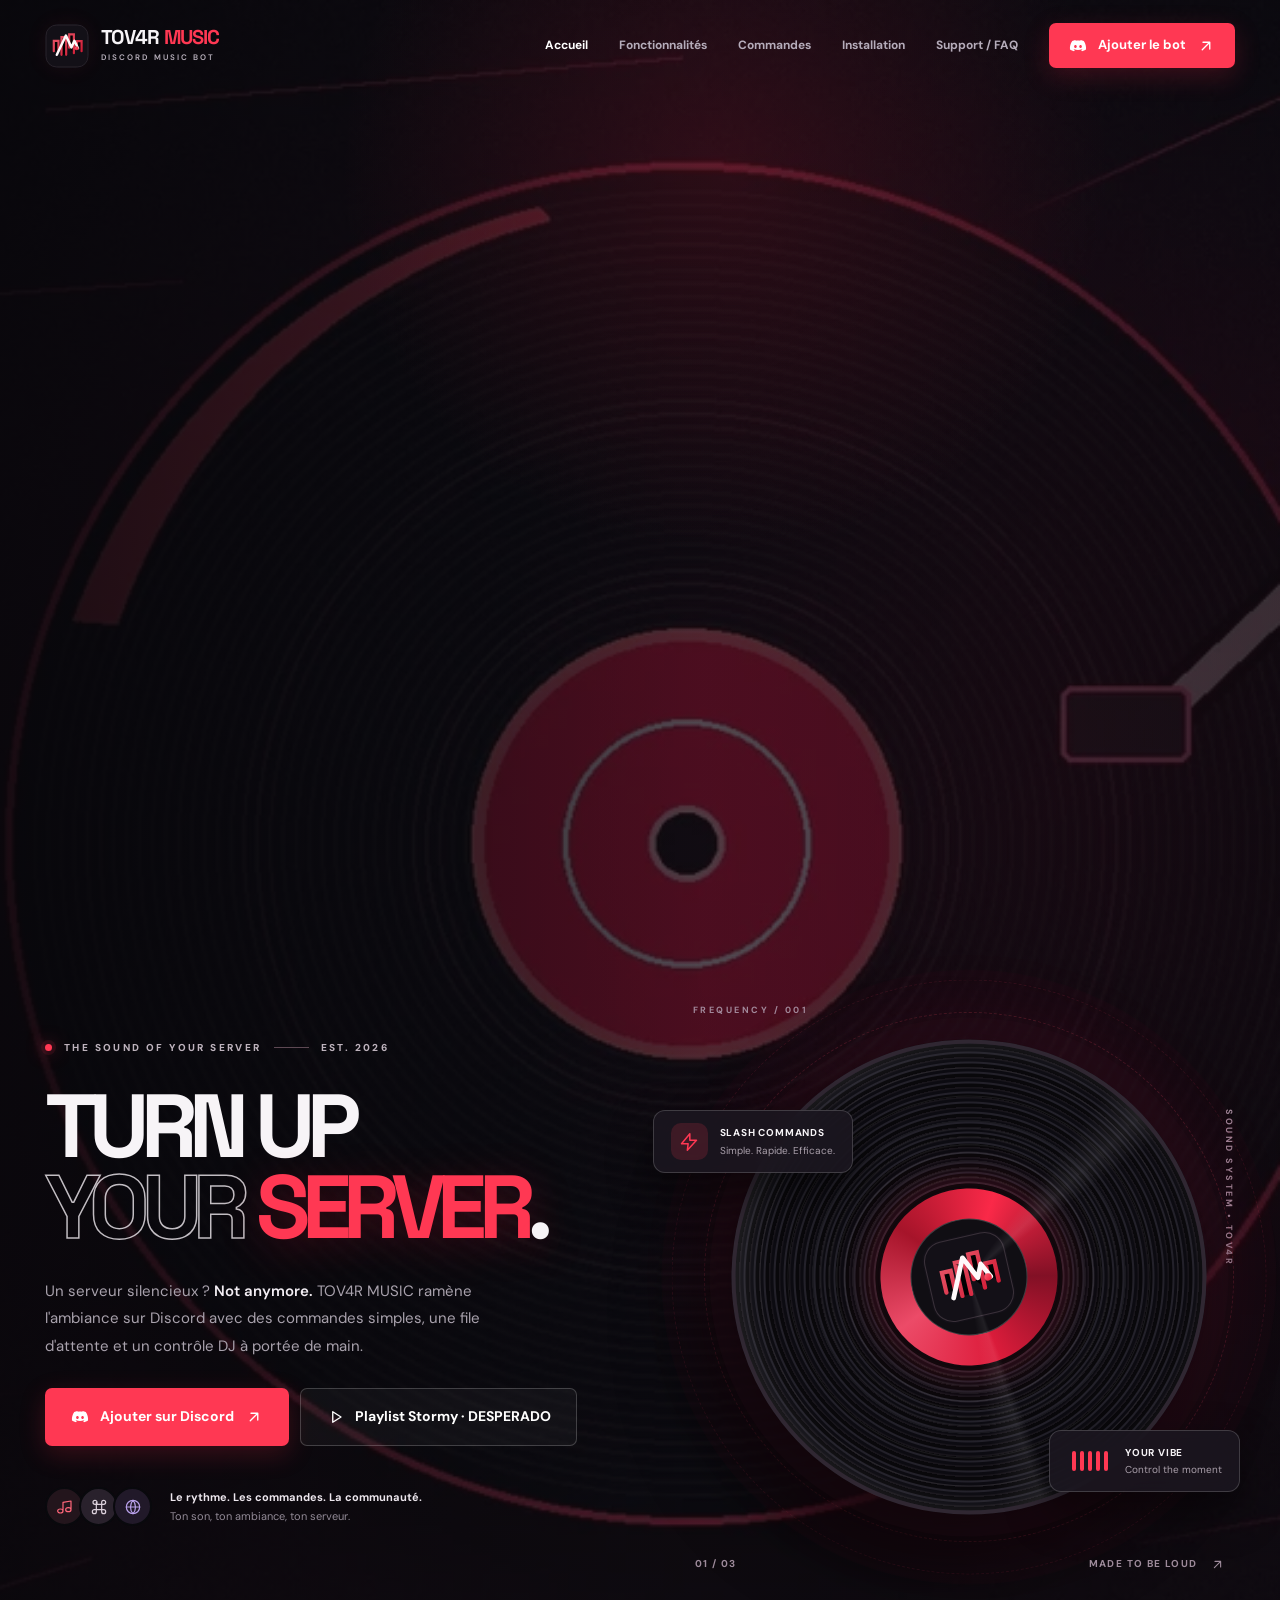
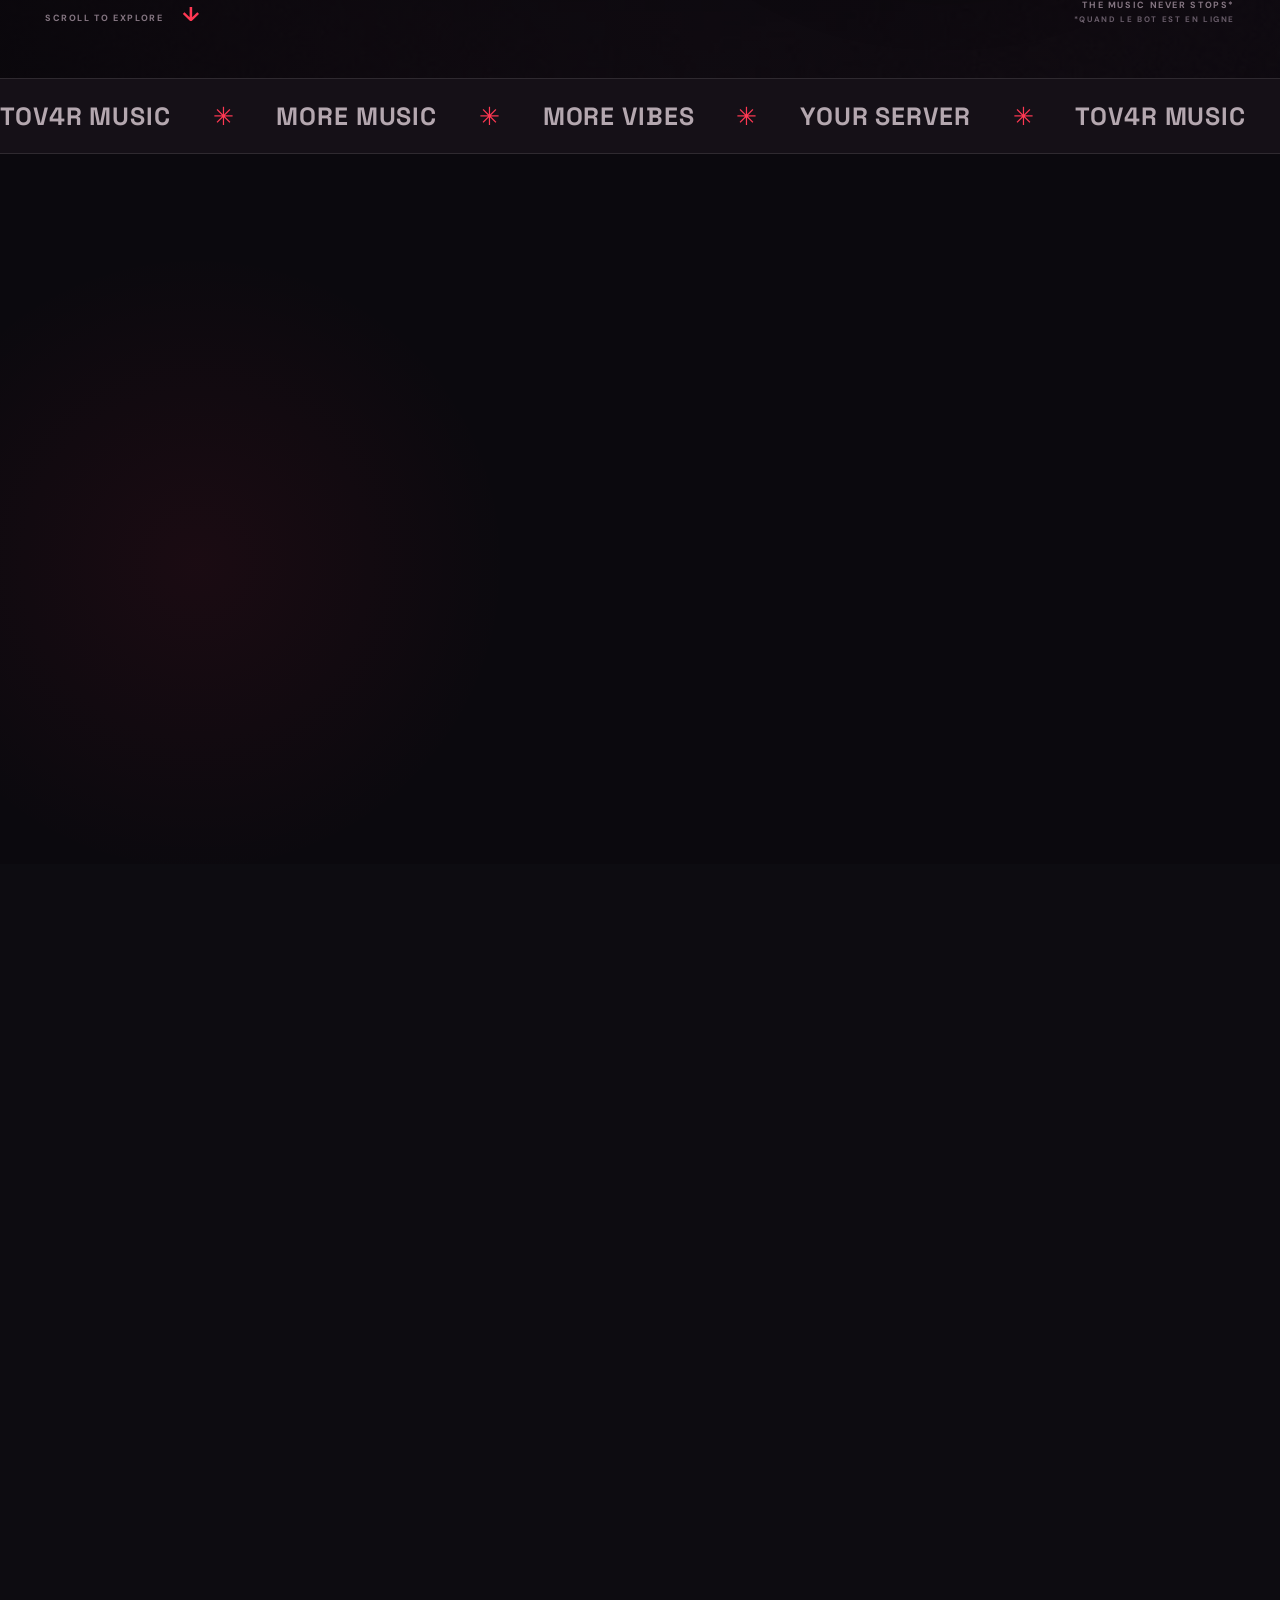
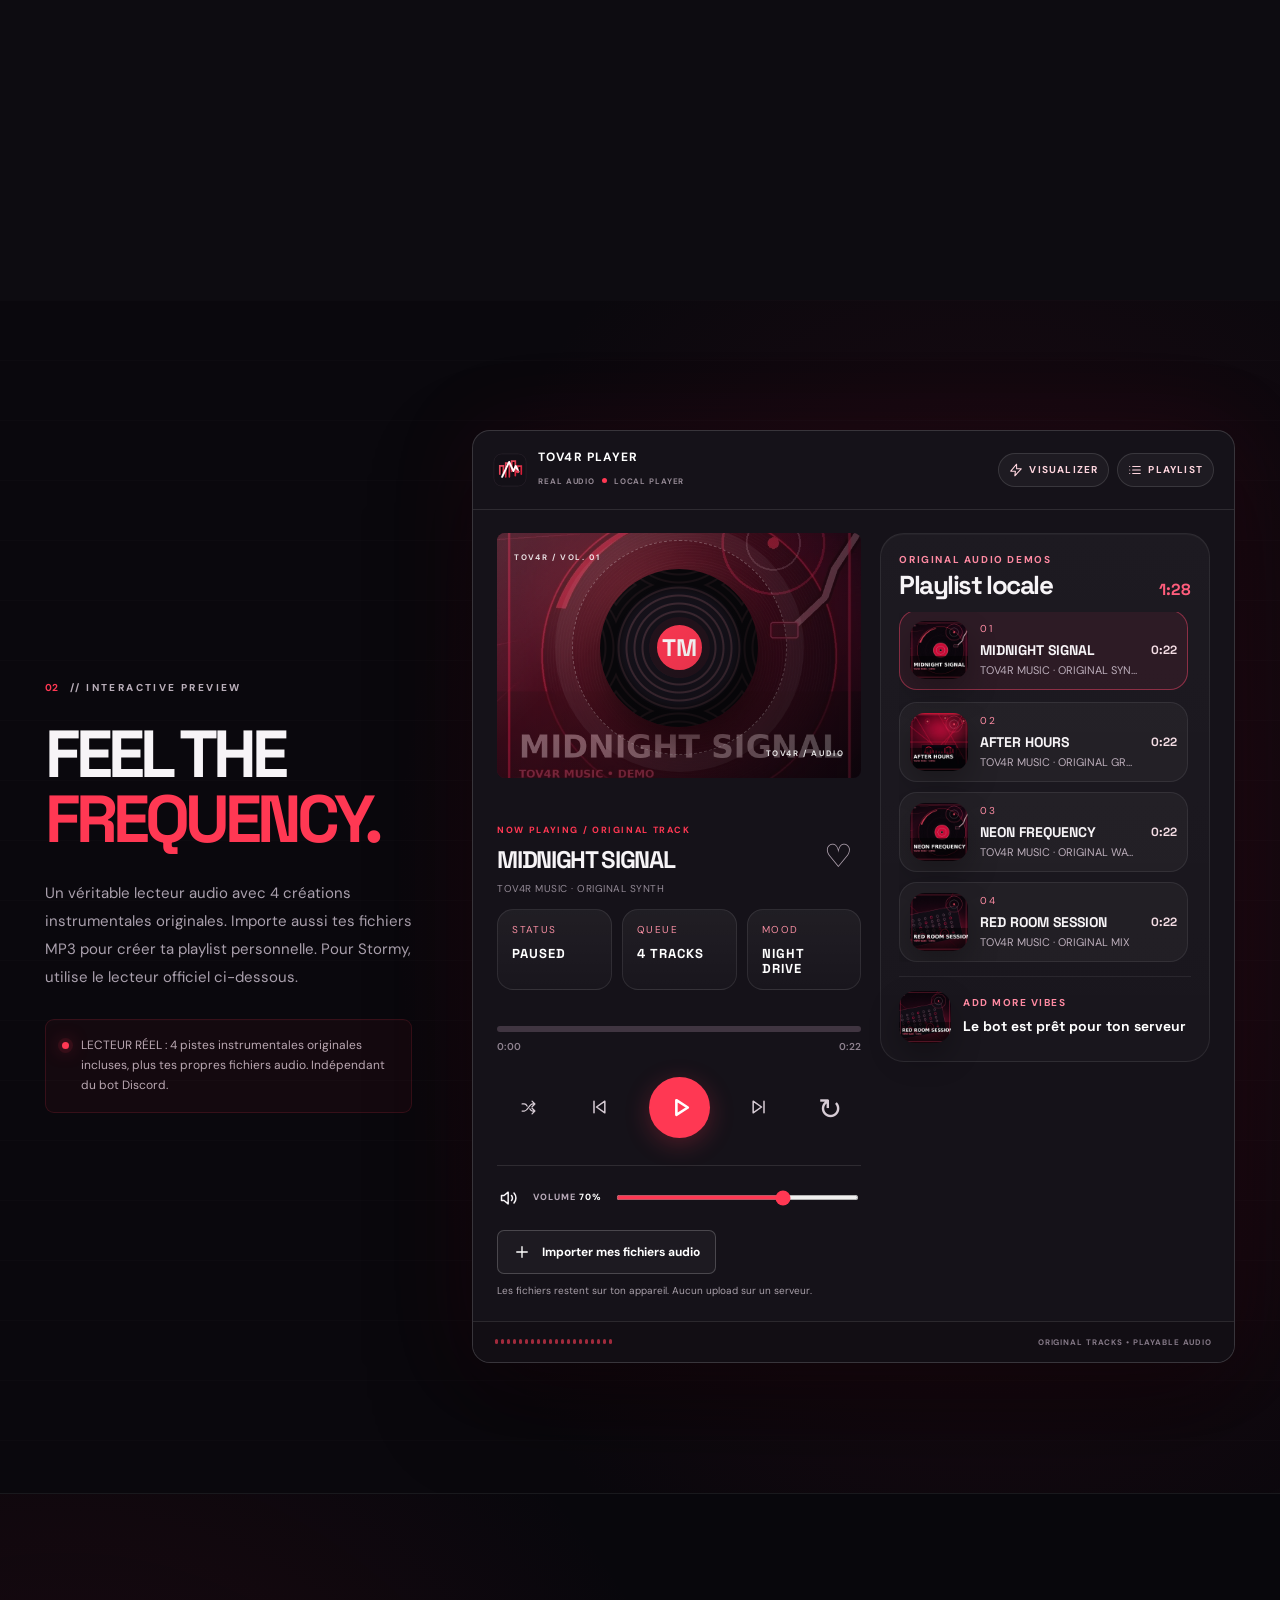
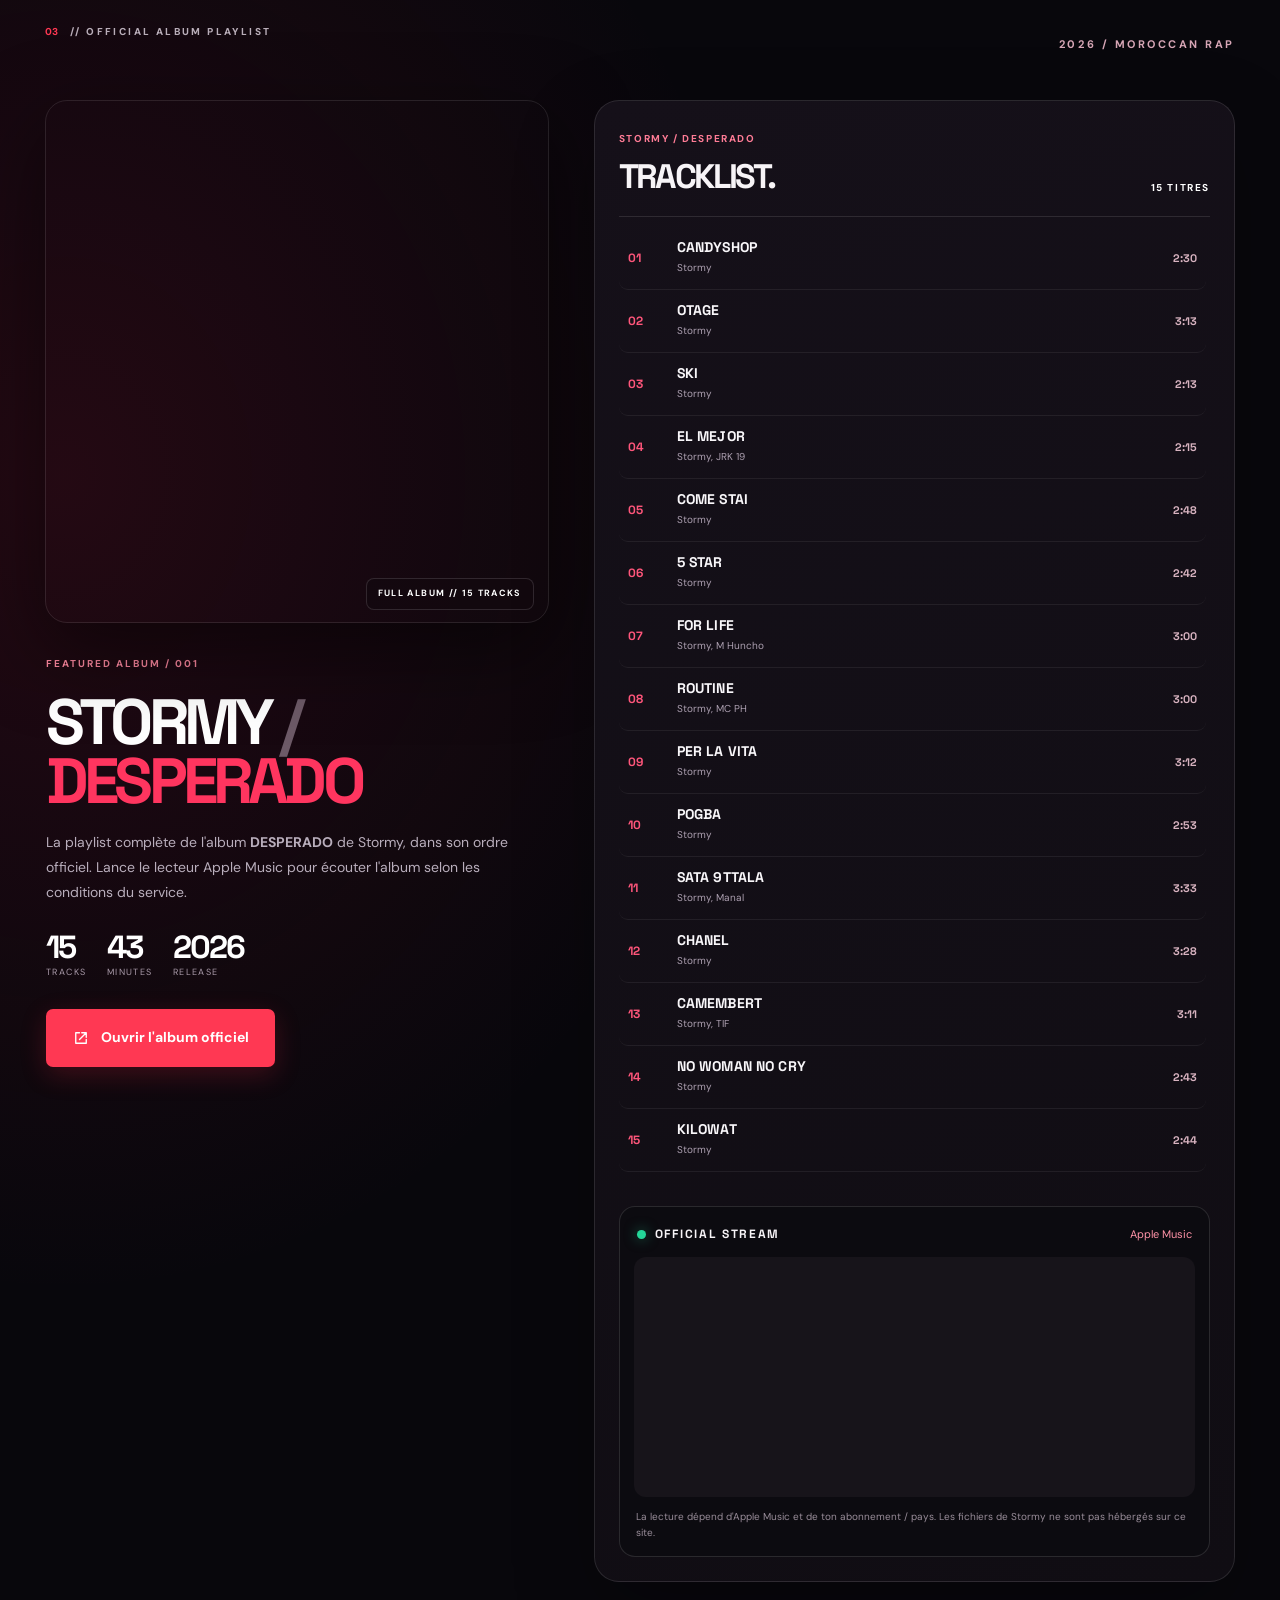
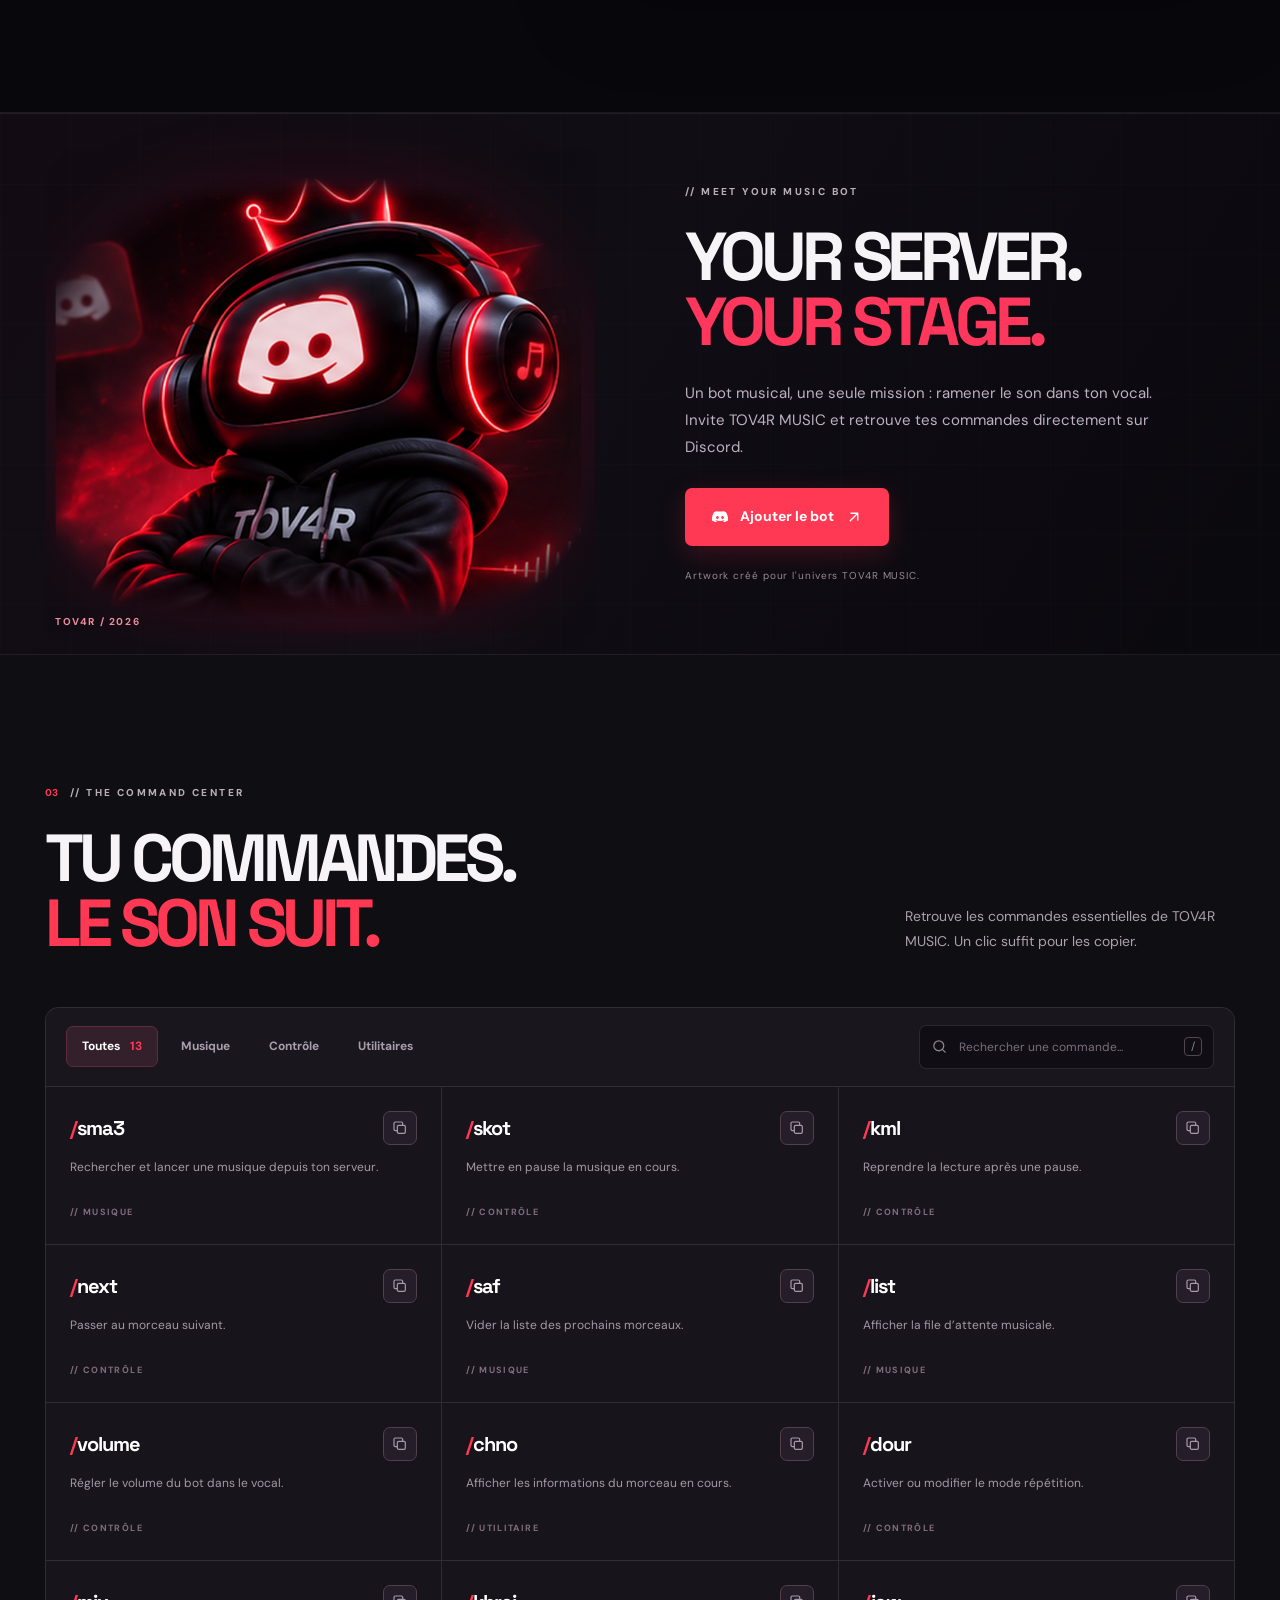
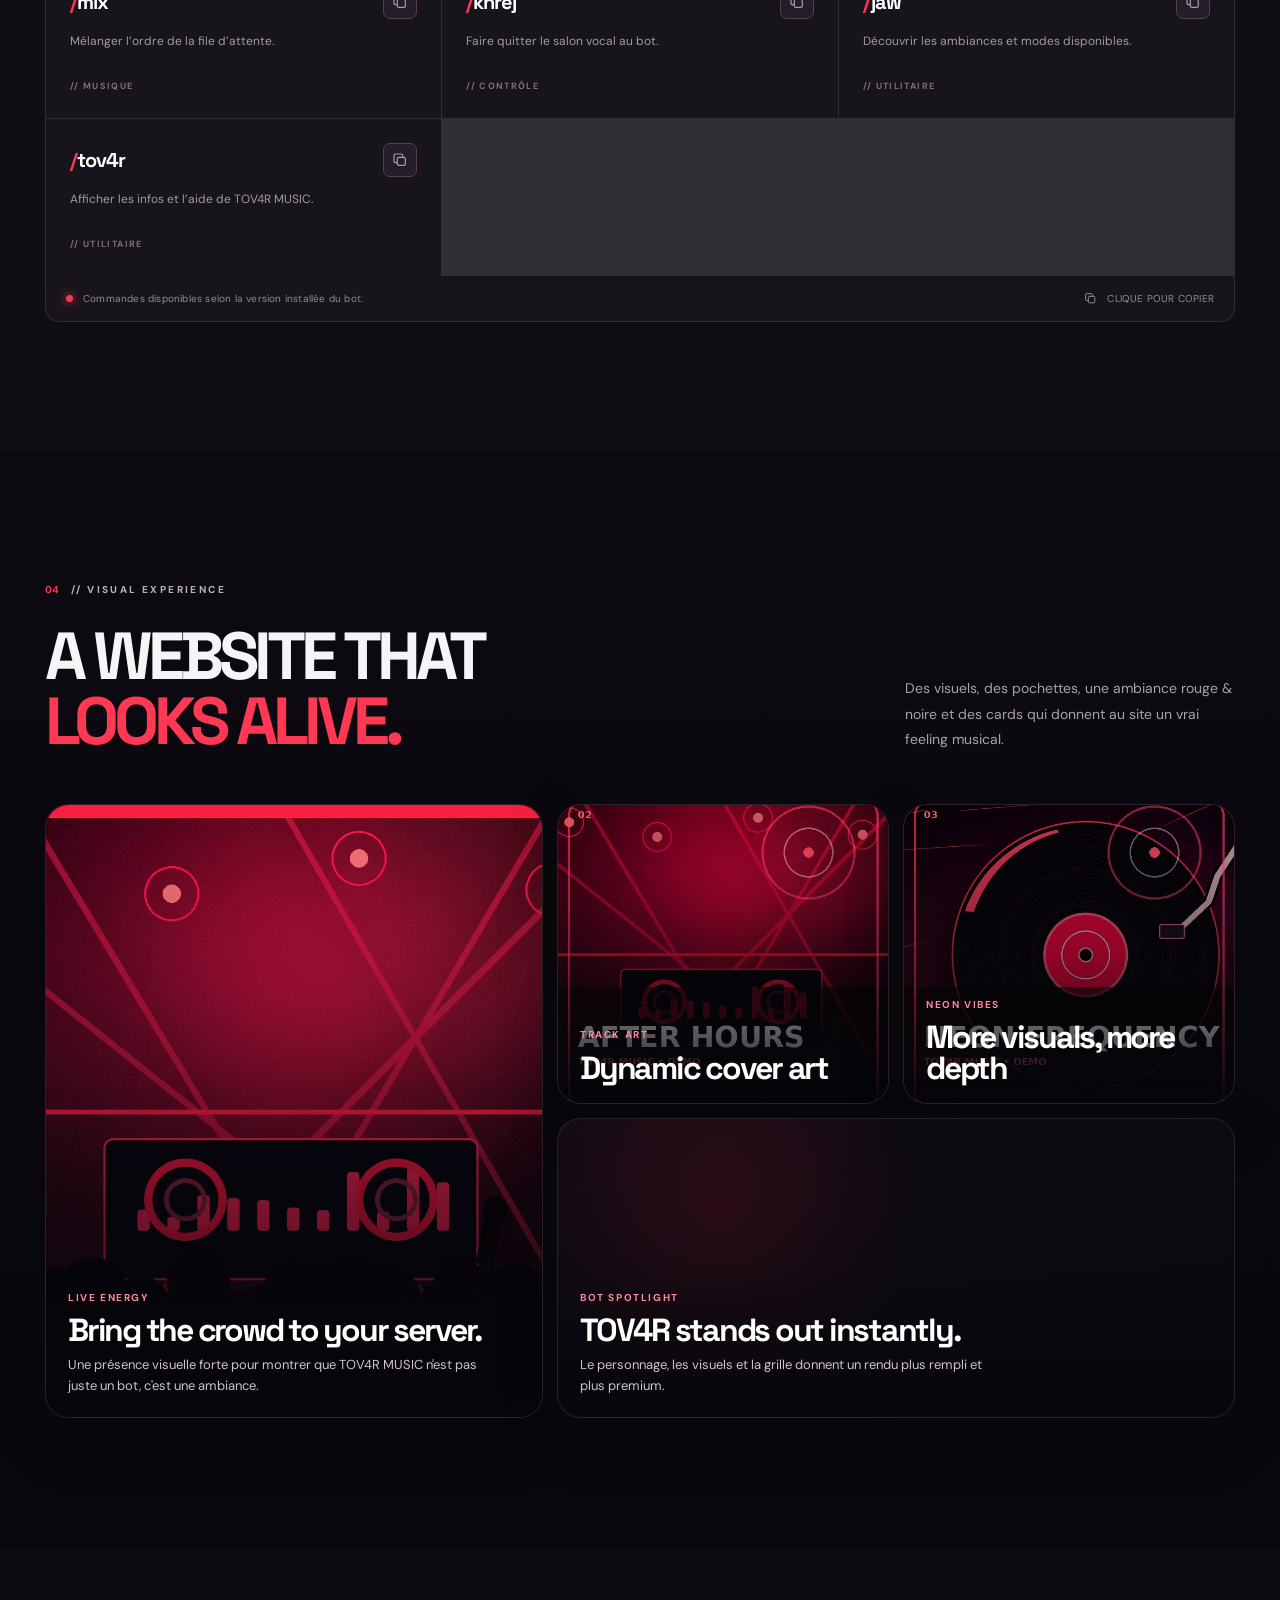
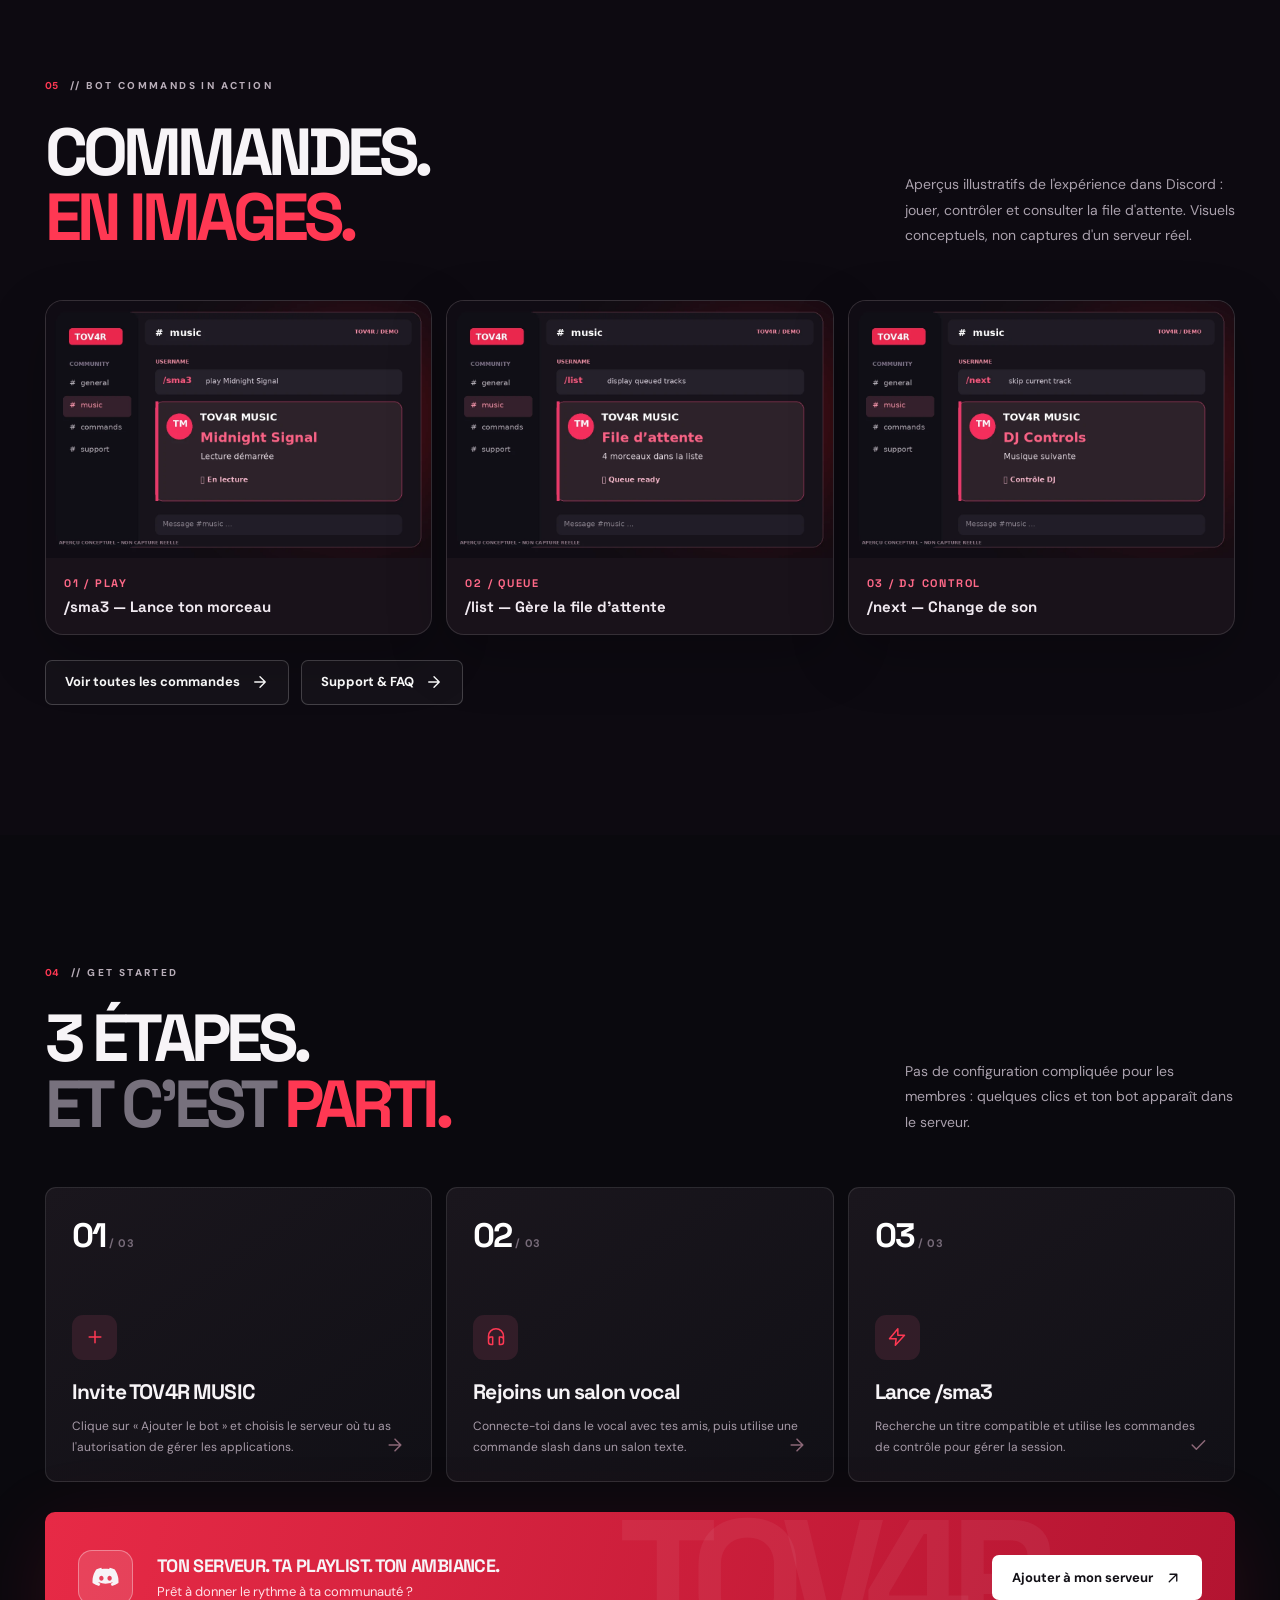
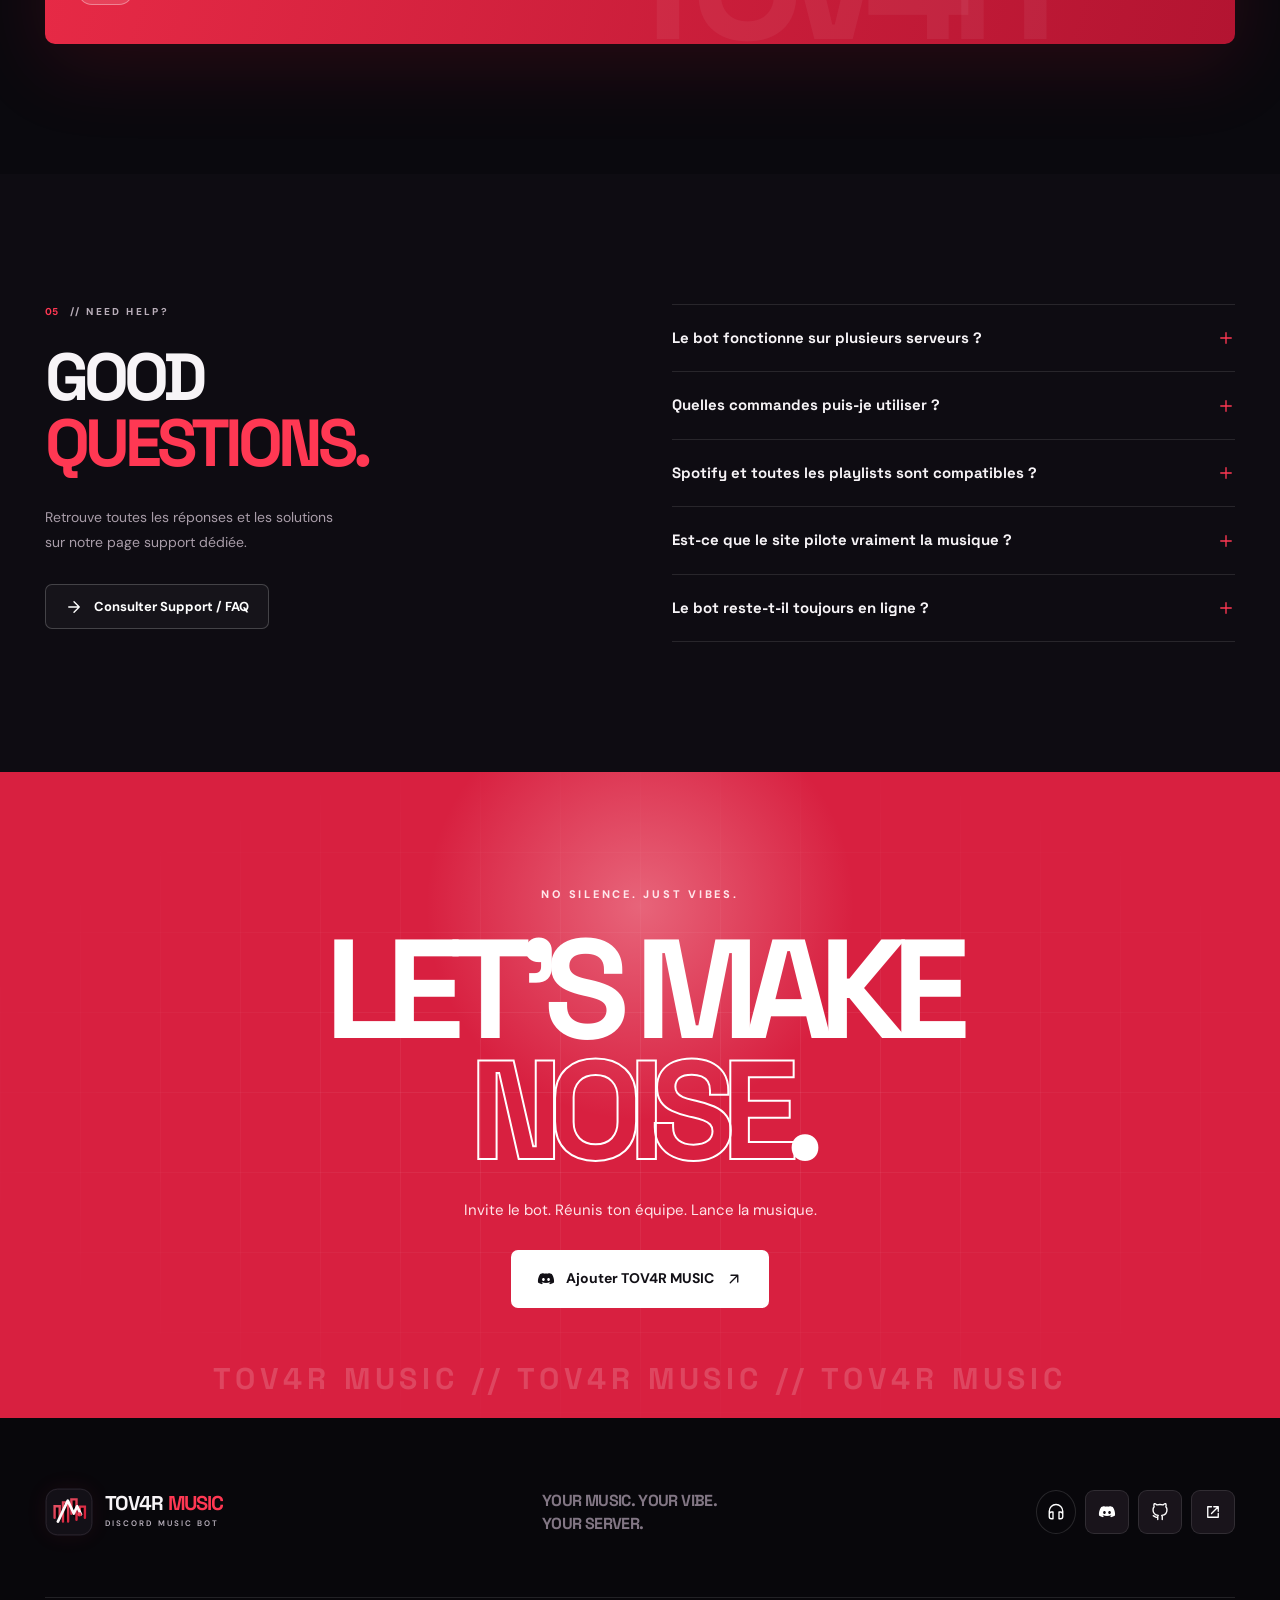
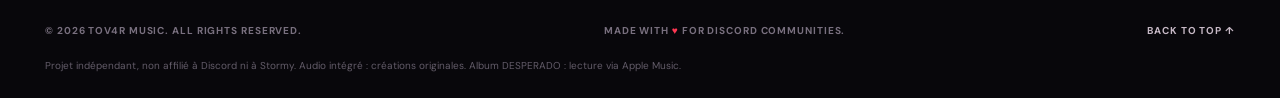
==== commit e4a29459: "Improve TOV4R MUSIC site accessibility, sharing and GitHub links" ====
--- a/index.html
+++ b/index.html
@@ -7,6 +7,8 @@
 <meta content="#09080d" name="theme-color"/>
 <meta content="TOV4R MUSIC — le bot musical Discord à l'énergie rouge &amp; noir. Commandes slash, file d'attente, contrôles DJ et ambiance pour ton serveur." name="description"/>
 <meta content="website" property="og:type"/>
+<meta content="https://itztov4r.github.io/Tov4r-bot-/" property="og:url"/>
+<meta content="summary_large_image" name="twitter:card"/>
 <meta content="TOV4R MUSIC — Turn up your server" property="og:title"/>
 <meta content="Donne le rythme à ton serveur Discord. Découvre TOV4R MUSIC." property="og:description"/>
 <meta content="assets/og-preview.svg" property="og:image"/>
@@ -64,7 +66,7 @@
 </div>
 </header>
 <main id="main">
-<section class="hero" id="top"><video aria-hidden="true" autoplay="" class="hero-background-video" loop="" muted="" playsinline="" poster="assets/album-cover.webp" preload="none"><source src="assets/hero-ambient.mp4" type="video/mp4"/></video>
+<section class="hero" id="top"><video aria-hidden="true" autoplay="" class="hero-background-video" loop="" muted="" playsinline="" poster="assets/album-cover.webp" preload="metadata"><source src="assets/hero-ambient.mp4" type="video/mp4"/></video>
 <div aria-hidden="true" class="hero-grid"></div><div aria-hidden="true" class="hero-shine"></div>
 <div class="container hero-layout">
 <div class="hero-copy">
@@ -120,7 +122,7 @@
 <div class="player-main">
 <div class="album-art" id="albumArt"><img alt="Pochette du morceau en cours" class="album-art-photo" decoding="async" id="albumPhoto" loading="lazy" src="assets/track-midnight.webp"/><div class="album-outer"><div class="album-disk"><span class="album-label">TM</span></div></div><div class="album-glare"></div><span class="album-corner" id="trackBadge">VOL. 01 — DEMO</span><span class="album-sign">TOV4R / AUDIO</span></div>
 <div class="track-line"><div class="track-info"><span>NOW PLAYING / ORIGINAL TRACK</span><h3 id="trackTitle">MIDNIGHT SIGNAL</h3><p id="trackArtist">TOV4R DEMO — ORIGINAL PLACEHOLDER</p></div><button aria-label="Ajouter aux favoris de la démo" aria-pressed="false" class="track-favorite" id="favoriteBtn" type="button">♡</button></div>
-<div class="player-stats"><div class="player-stat"><span>STATUS</span><strong id="playerStatus">PAUSED</strong></div><div class="player-stat"><span>QUEUE</span><strong id="queueCount">4 TRACKS</strong></div><div class="player-stat"><span>MOOD</span><strong id="playerMood">NIGHT DRIVE</strong></div></div>
+<div class="player-stats"><div class="player-stat"><span>STATUS</span><strong id="playerStatus" role="status" aria-live="polite">PAUSED</strong></div><div class="player-stat"><span>QUEUE</span><strong id="queueCount">4 TRACKS</strong></div><div class="player-stat"><span>MOOD</span><strong id="playerMood">NIGHT DRIVE</strong></div></div>
 <div class="progress-box"><div aria-label="Position du morceau de démonstration" aria-valuemax="100" aria-valuemin="0" aria-valuenow="0" class="progress-rail" id="progressRail" role="slider" tabindex="0"><div class="progress-fill" id="progressFill"></div></div><div class="progress-times"><span id="elapsed">0:00</span><span id="duration">3:24</span></div></div>
 <div class="player-controls"><button aria-label="Activer la lecture aléatoire (démo)" aria-pressed="false" class="control-secondary" id="shuffleBtn" type="button"><svg class="ico"><use href="#i-shuffle"></use></svg></button><button aria-label="Morceau précédent (démo)" class="control-normal" id="prevBtn" type="button"><svg class="ico"><use href="#i-prev"></use></svg></button><button aria-label="Lire la démo" aria-pressed="false" class="control-play" id="playBtn" type="button"><svg class="ico" id="playIcon"><use href="#i-play"></use></svg></button><button aria-label="Morceau suivant (démo)" class="control-normal" id="nextBtn" type="button"><svg class="ico"><use href="#i-next"></use></svg></button><button aria-label="Activer la répétition (démo)" aria-pressed="false" class="control-secondary" id="repeatBtn" type="button">↻</button></div>
 <div class="player-volume"><button type="button" id="muteBtn" class="mute-btn" aria-label="Couper le son" aria-pressed="false"><svg class="ico"><use href="#i-volume"></use></svg></button><label for="volumeInput">VOLUME <span id="volumeValue">70%</span></label><input aria-label="Volume du lecteur audio" id="volumeInput" max="100" min="0" type="range" value="70"/></div>
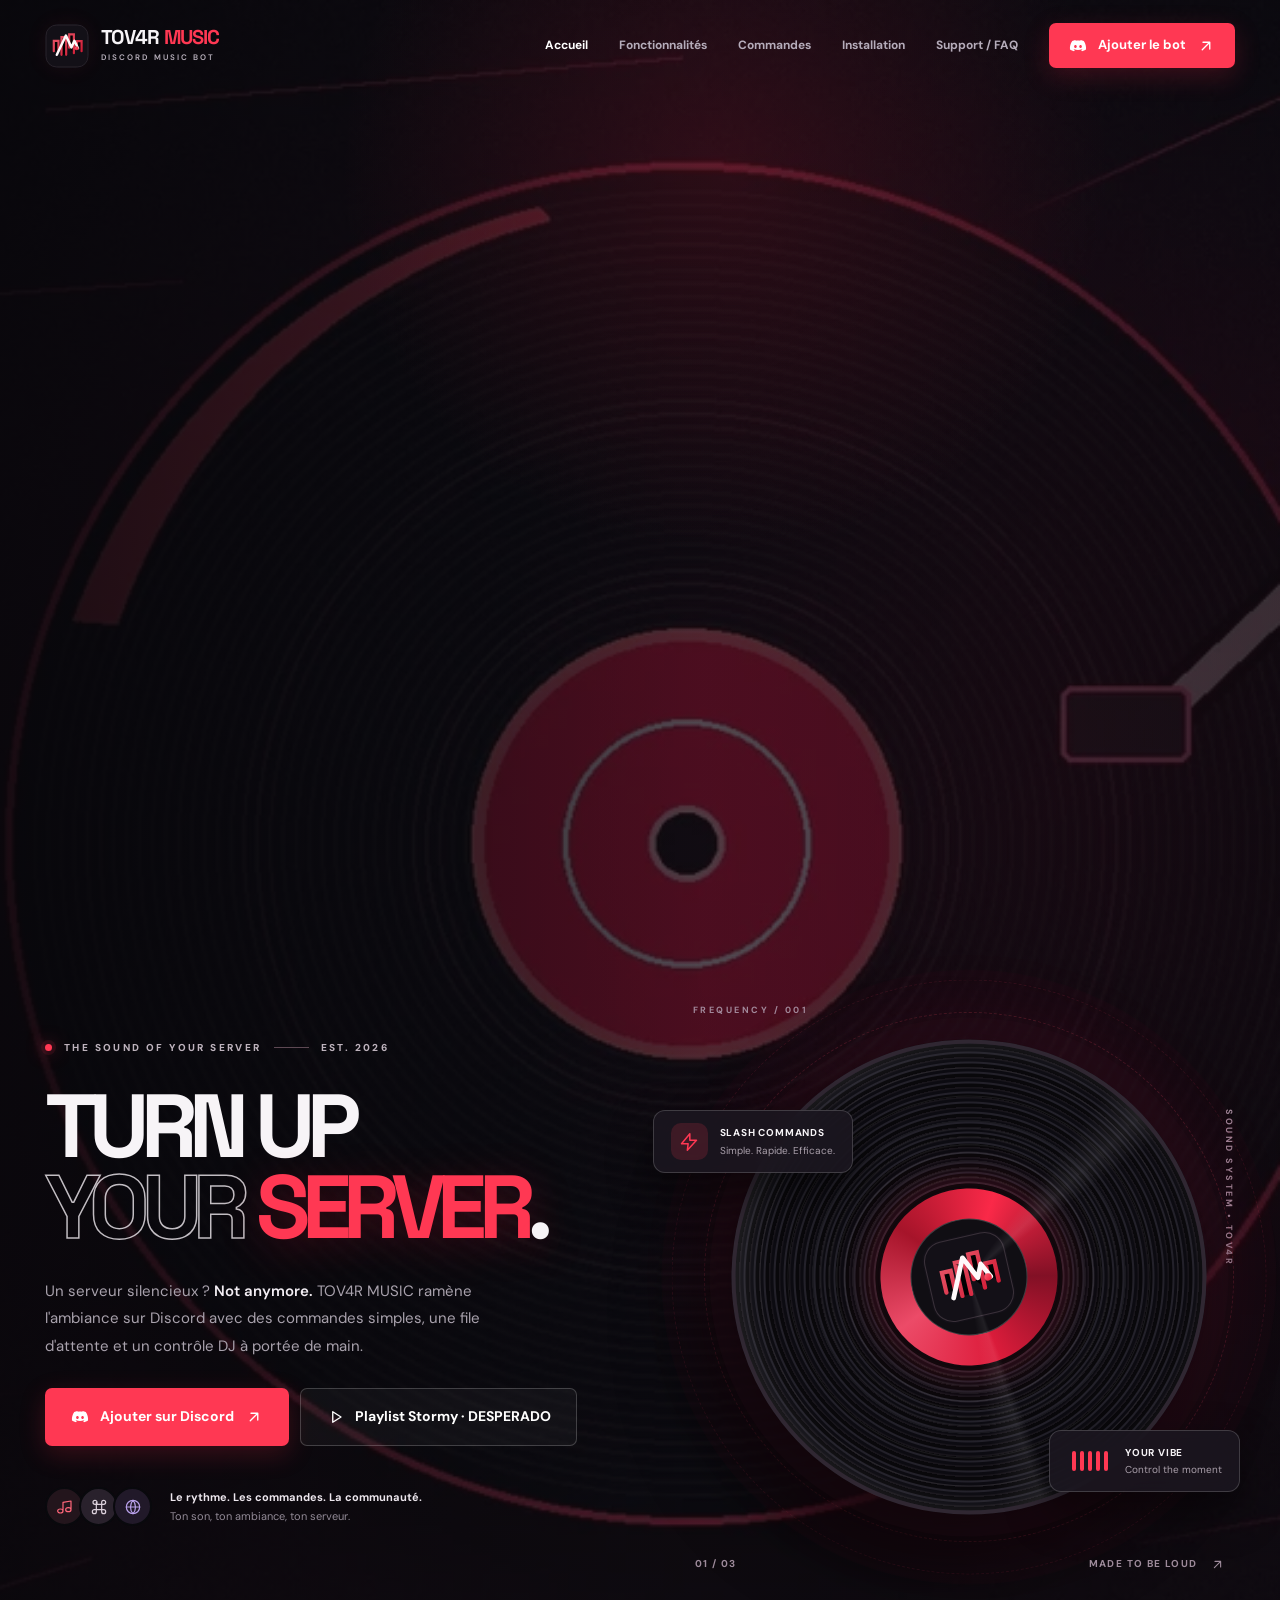
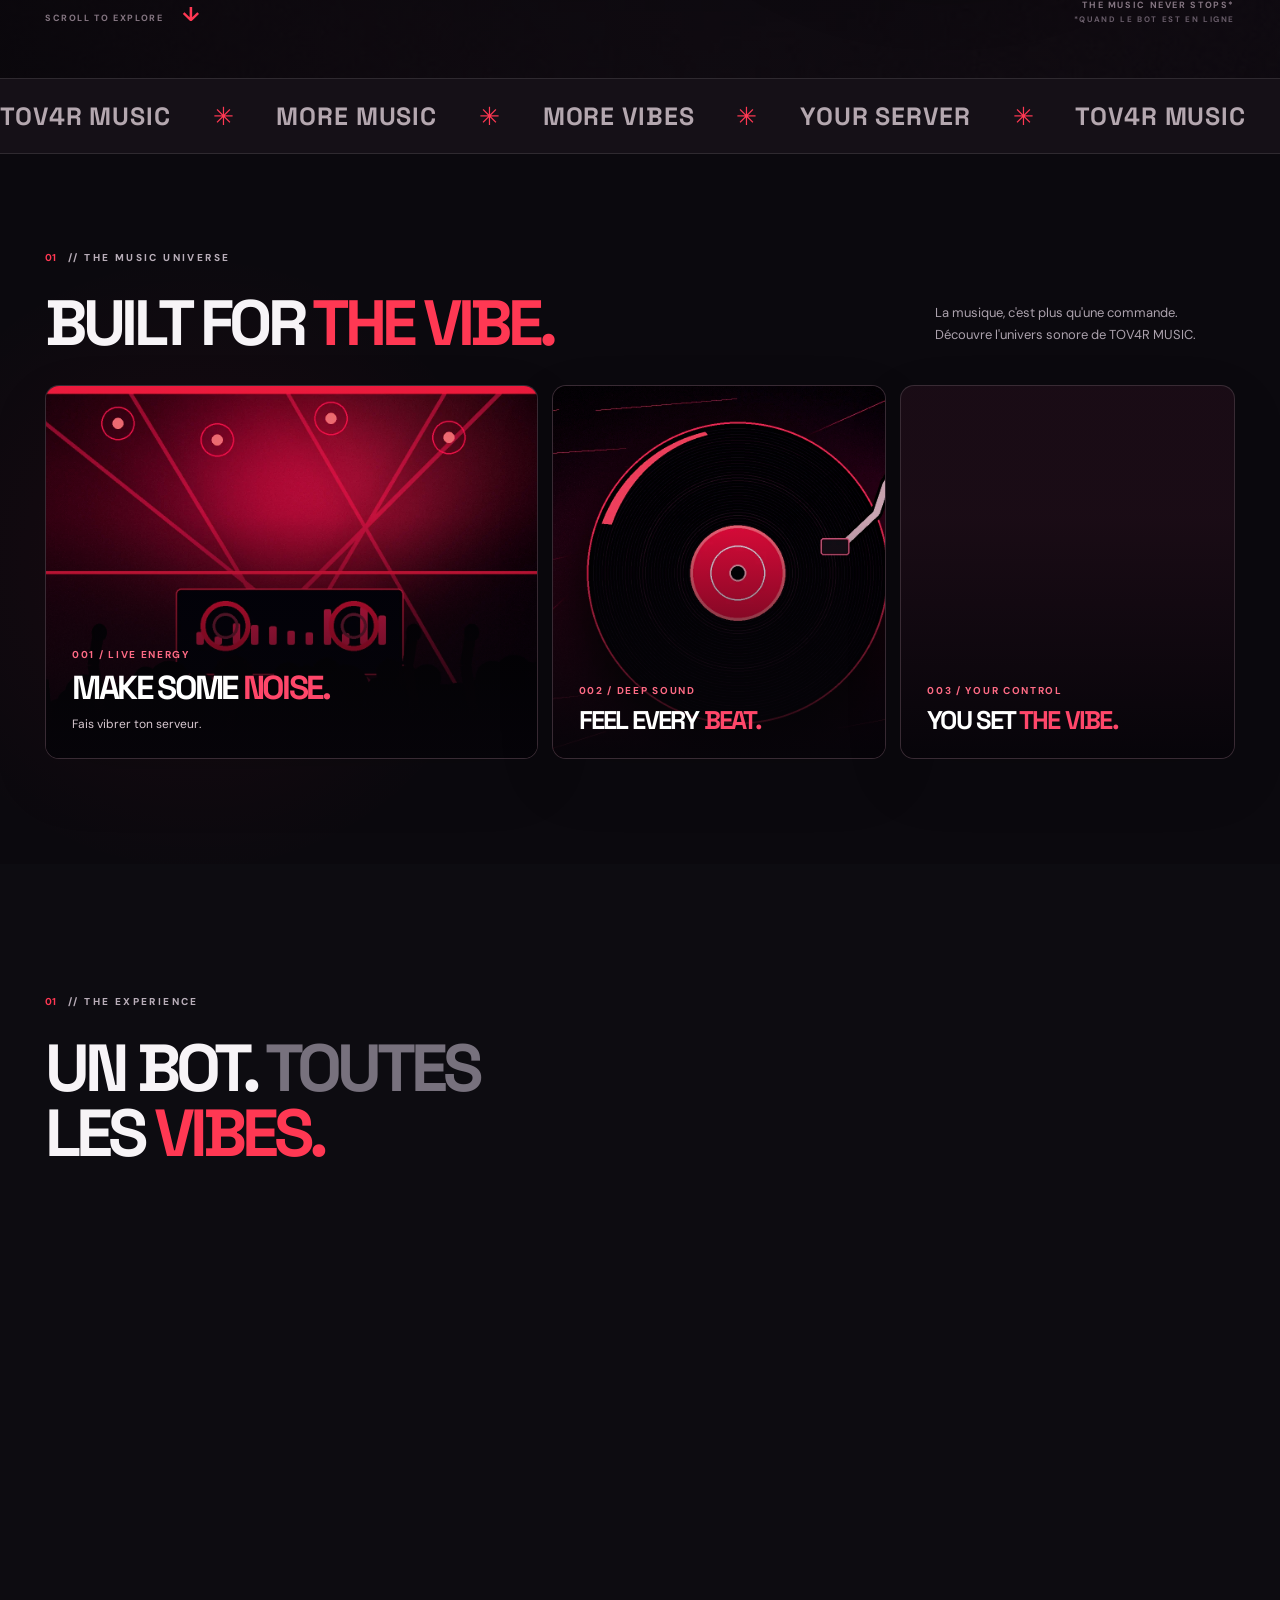
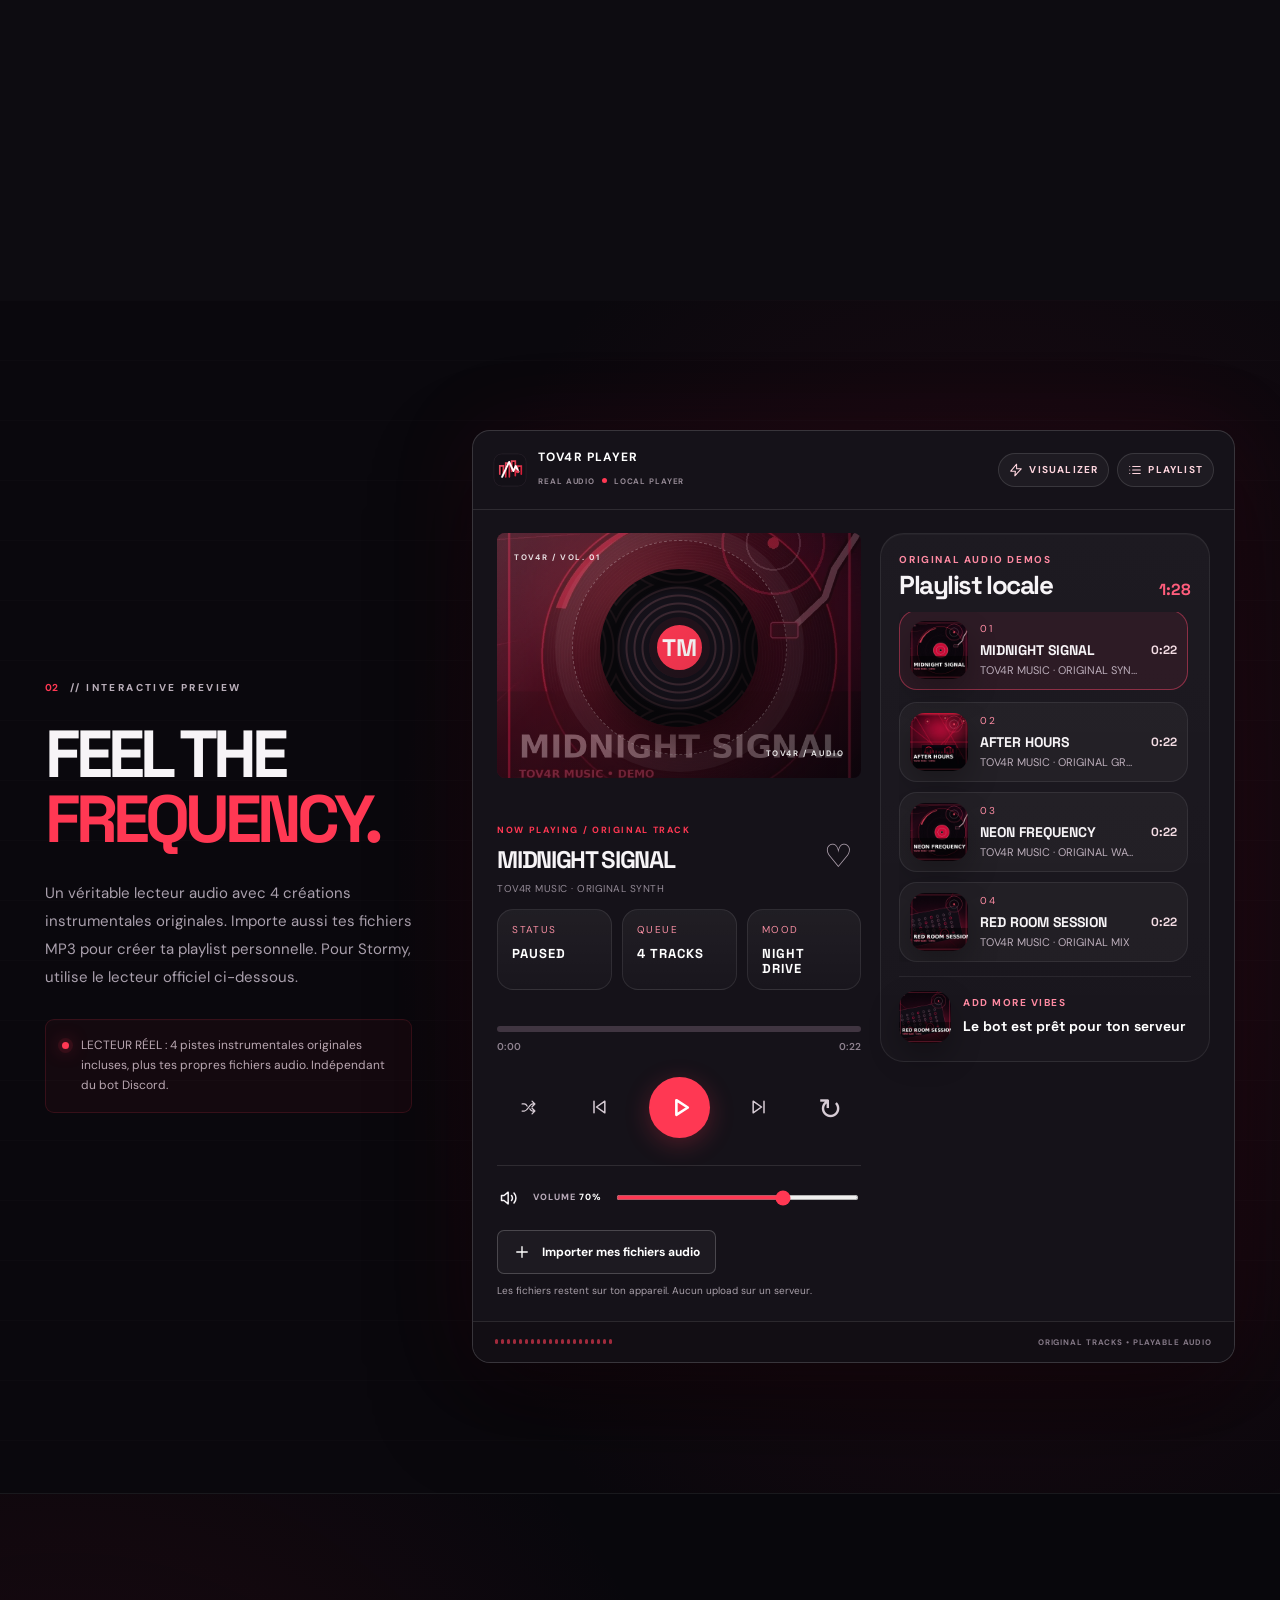
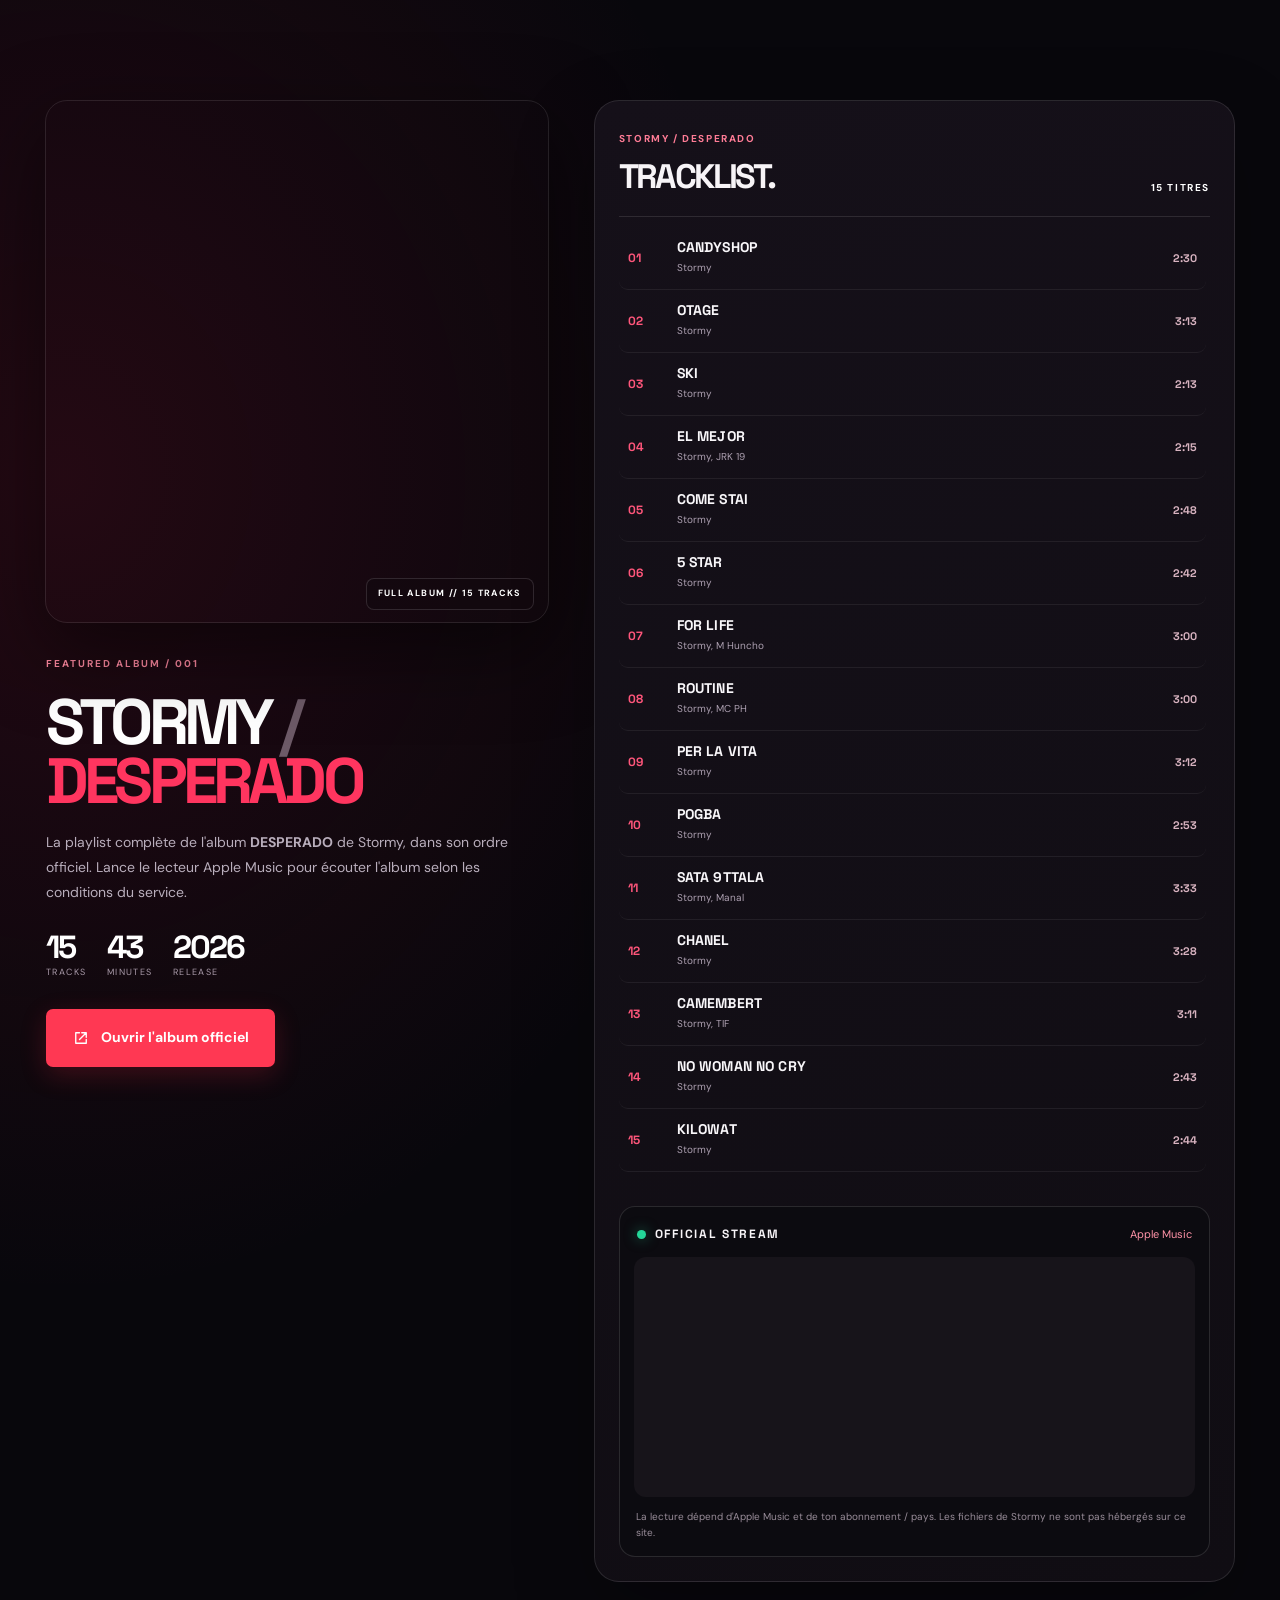
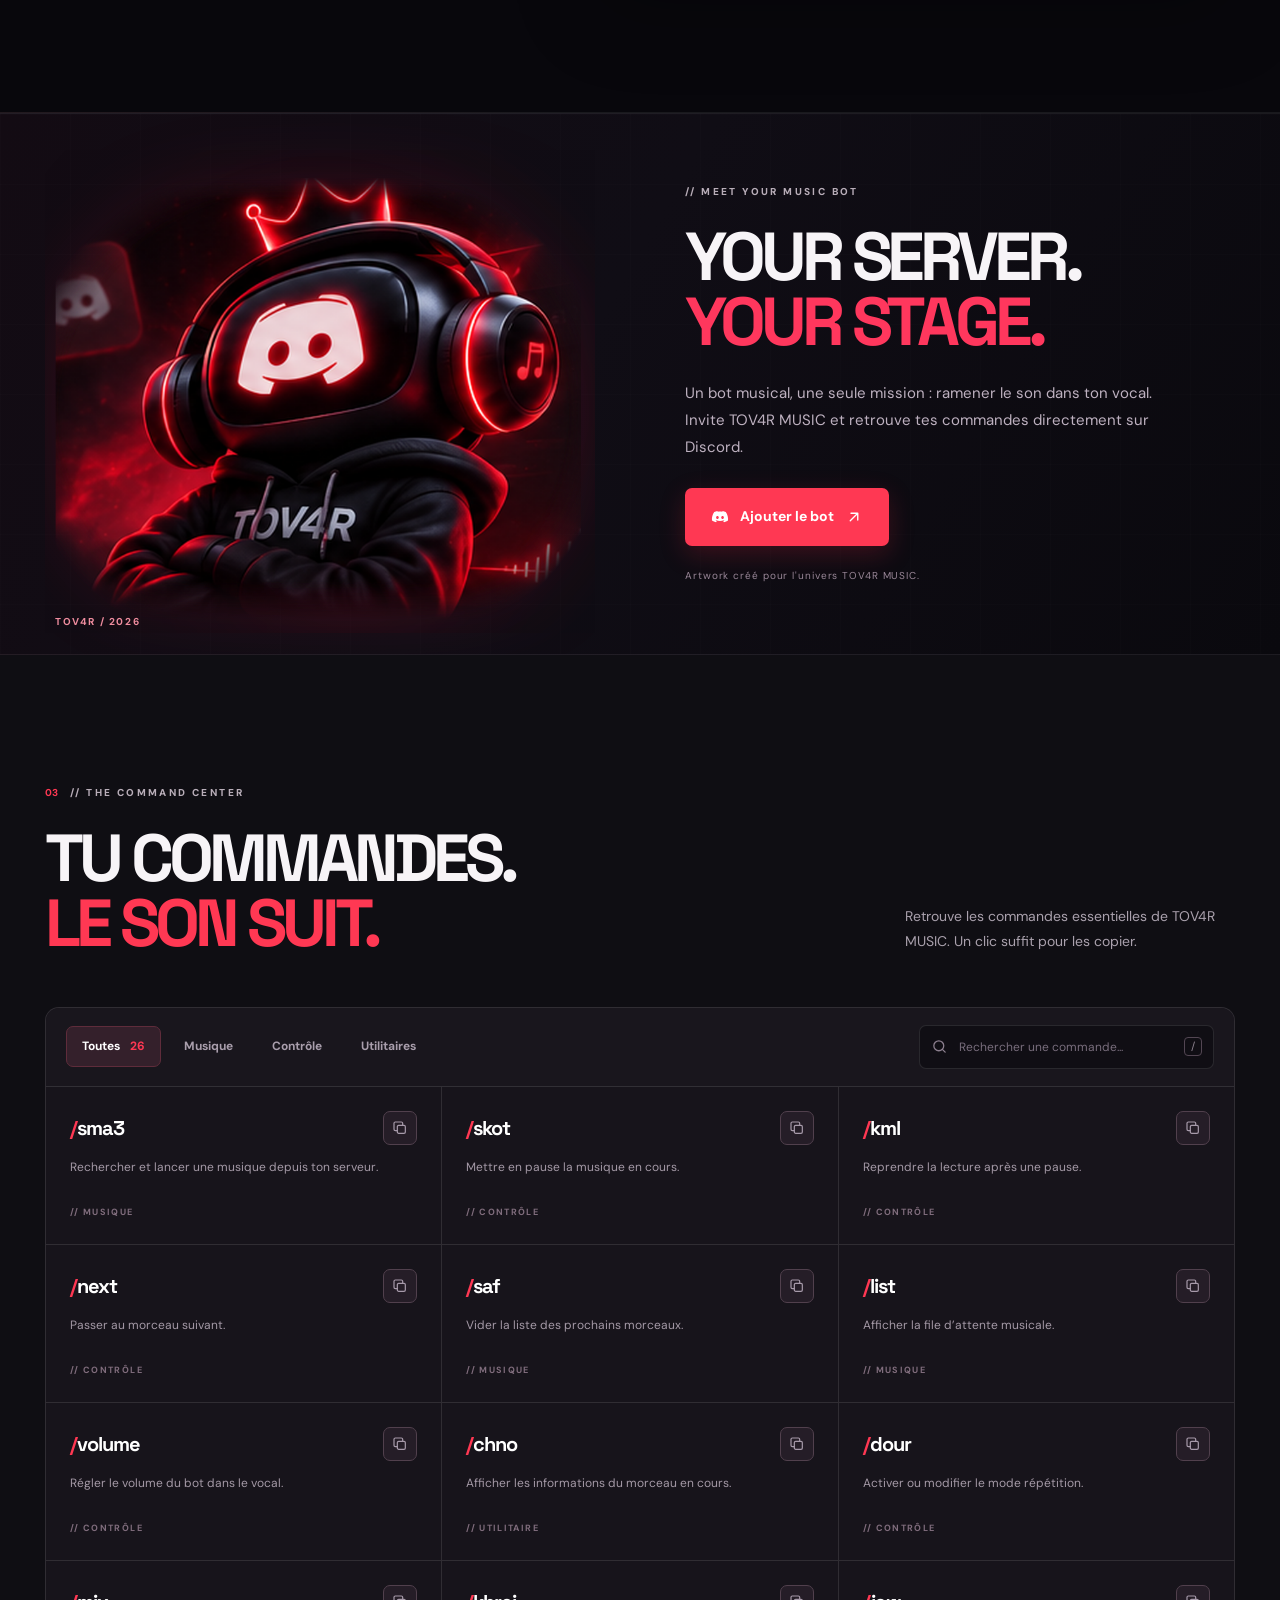
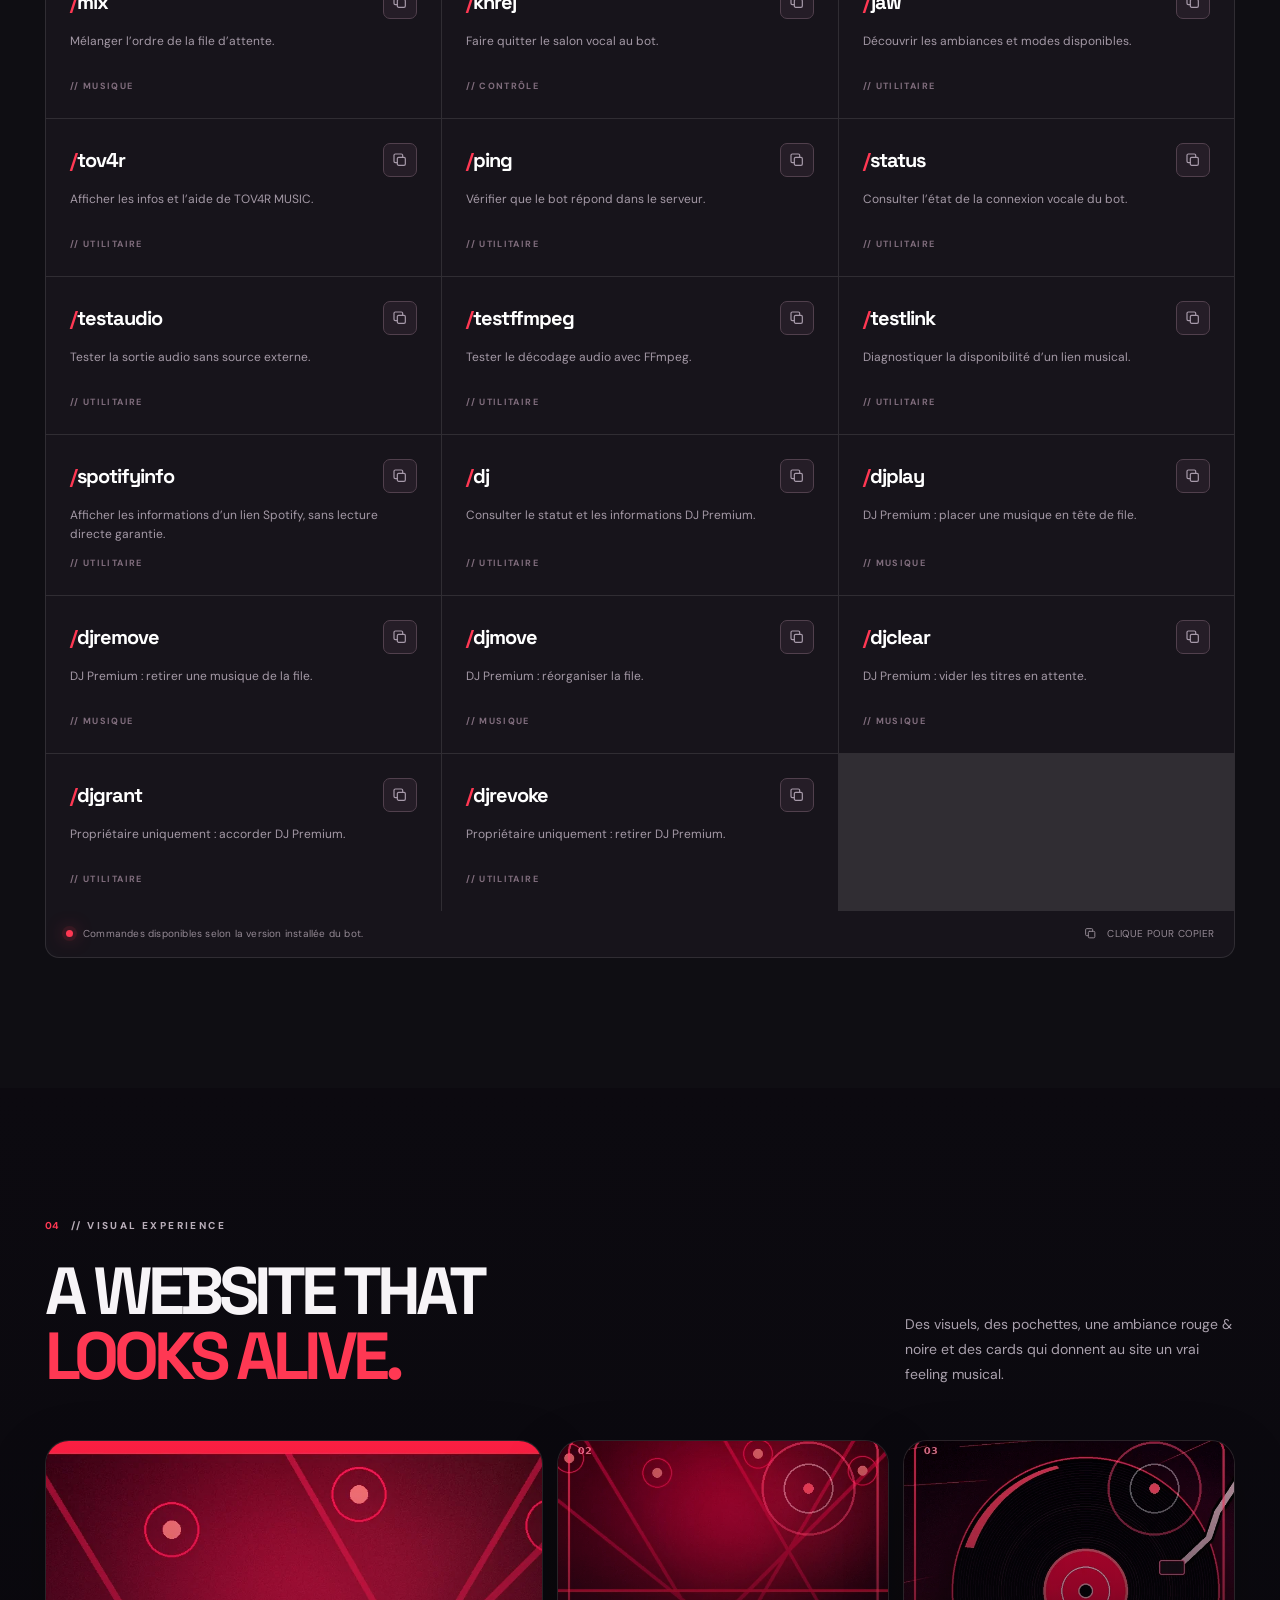
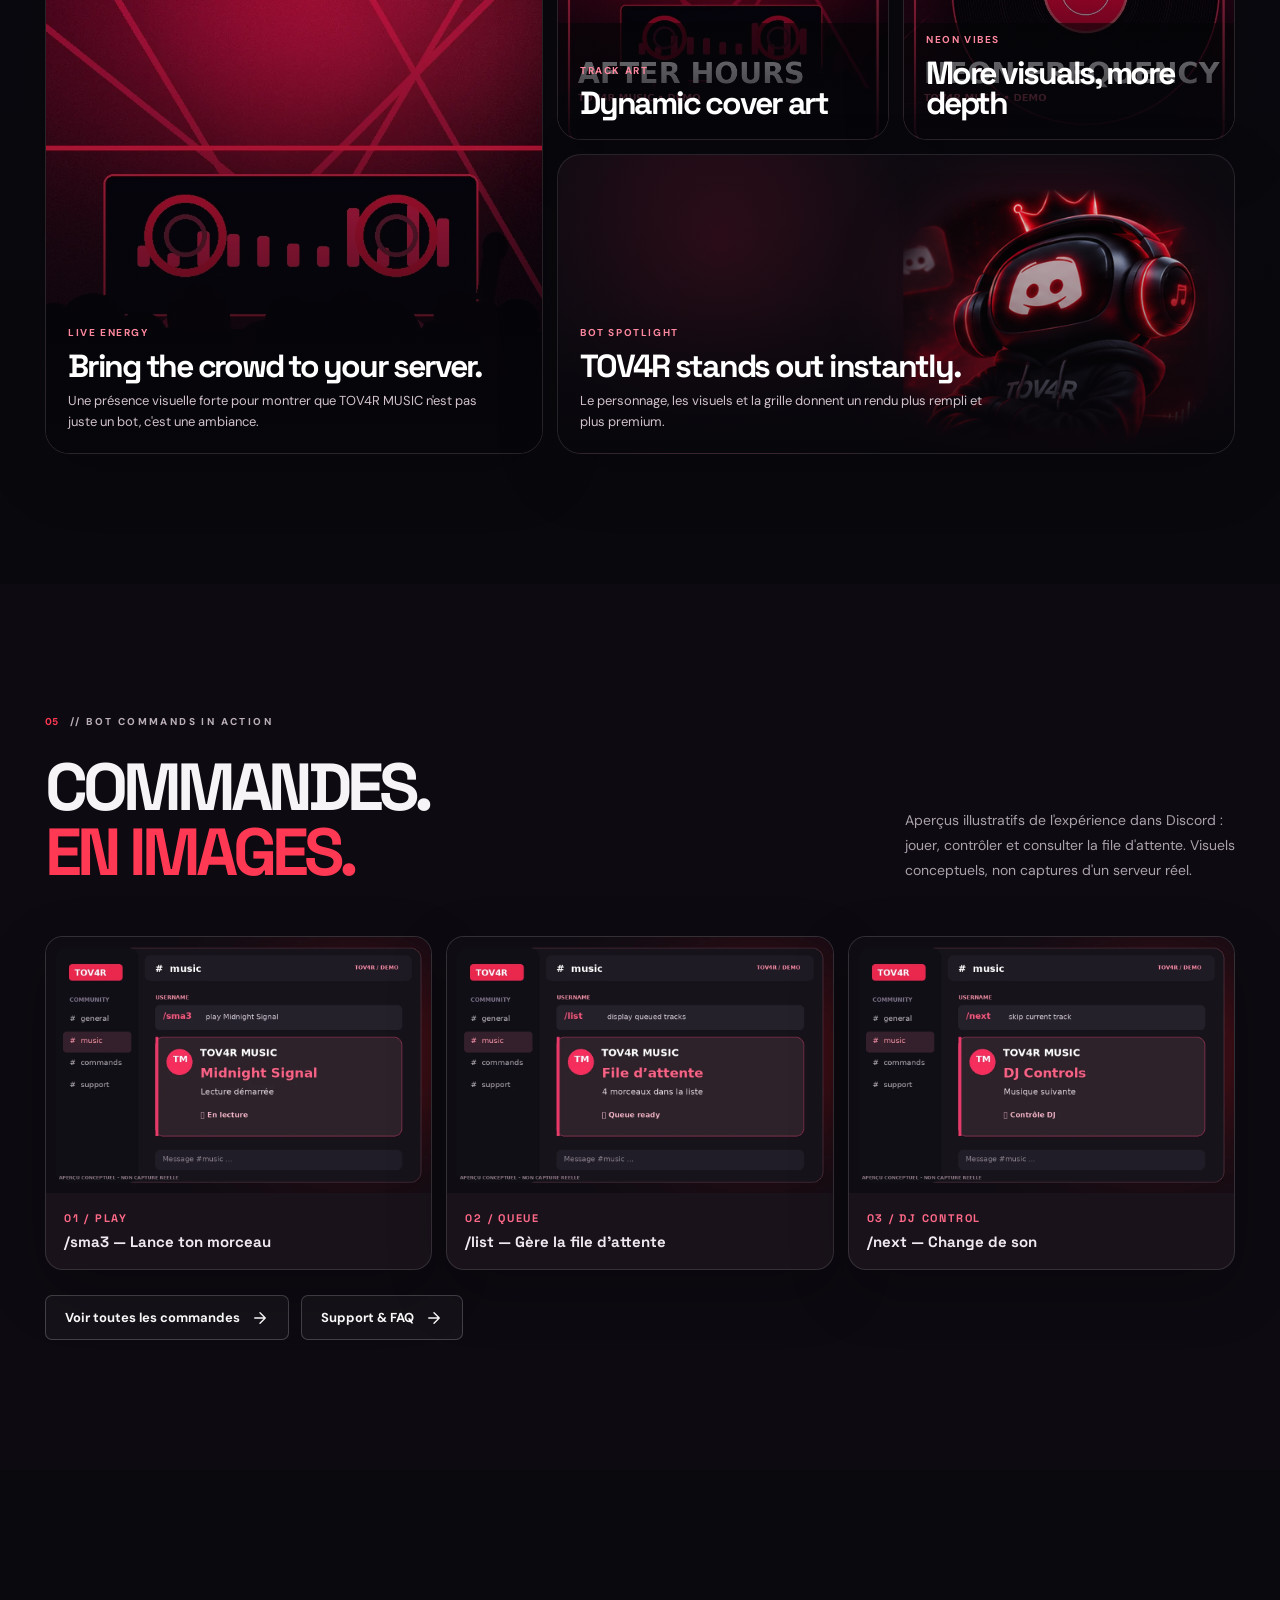
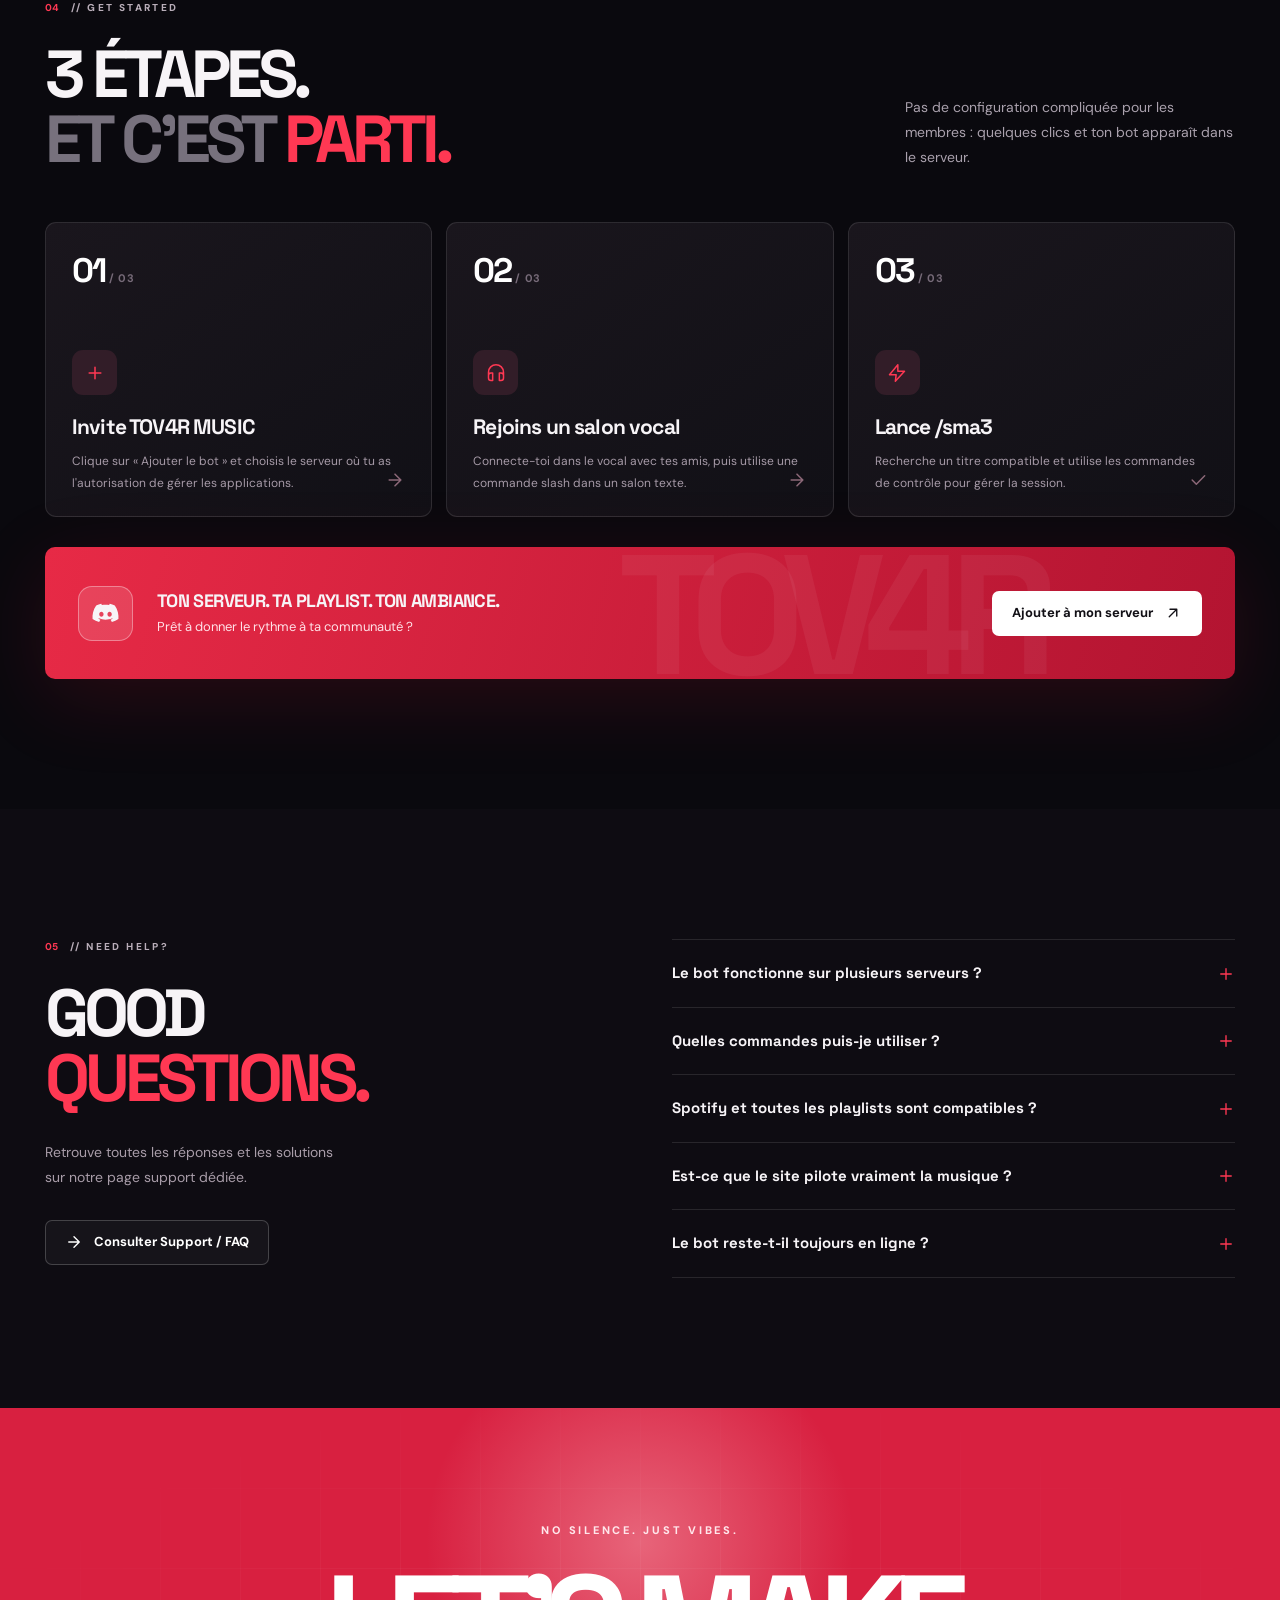
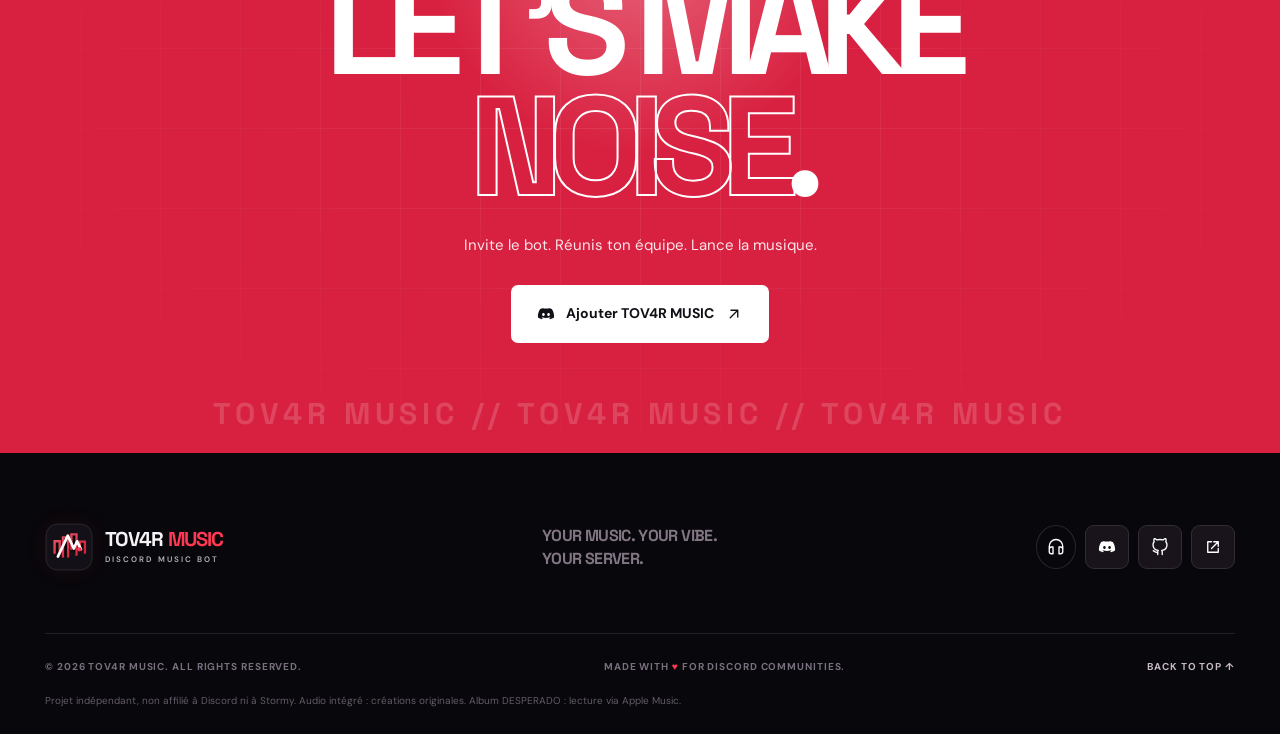
==== commit 1e648a31: "style: load responsive mobile refinements" ====
--- a/index.html
+++ b/index.html
@@ -17,6 +17,7 @@
 <link crossorigin="" href="https://fonts.gstatic.com" rel="preconnect"/>
 <link href="https://fonts.googleapis.com/css2?family=DM+Sans:wght@400;500;600;700&amp;family=Space+Grotesk:wght@400;500;600;700&amp;display=swap" rel="stylesheet"/>
 <link href="assets/style.css" rel="stylesheet"/>
+<link rel="stylesheet" href="assets/mobile-polish.css" />
 <title>TOV4R MUSIC — Turn up your server</title>
 <script defer="" src="assets/config.js"></script>
 <script defer="" src="assets/app.js"></script>
--- a/assets/mobile-polish.css
+++ b/assets/mobile-polish.css
@@ -0,0 +1,47 @@
+/* Mobile and tablet refinements for TOV4R MUSIC — 2026-11.
+   Loaded after main stylesheet, preserving the original visual identity. */
+:where(img,video,iframe,svg){max-width:100%}
+:where(.container,.hero-layout,.hero-copy,.hero-art,.player-shell,.player-main,.feature-card,.support-top-inner){min-width:0}
+@media(max-width:820px){
+ .hero-actions,.player-controls,.support-final-actions{flex-wrap:wrap;gap:12px}
+ .hero-actions .btn,.support-final-actions .btn{min-height:44px;max-width:100%}
+ .player-shell{max-width:100%}
+ .player-top-chips,.player-head{flex-wrap:wrap;gap:10px}
+ .player-body,.player-main{min-width:0}
+}
+@media(max-width:620px){
+ .container{width:calc(100% - 32px)}
+ .site-header .nav-container{gap:12px}
+ .menu-toggle{min-width:44px;min-height:44px}
+ .hero-title,.section-title,.support-hero h1{overflow-wrap:anywhere}
+ .hero-actions{display:flex;gap:10px}
+ .hero-actions .btn{width:100%;justify-content:center}
+ .hero-grid,.hero-layout,.demo-layout,.features-grid,.vibe-gallery{min-width:0}
+ .player-shell{width:100%;max-width:100%;overflow:hidden}
+ .player-head,.player-body,.player-main,.player-stats,.player-controls{max-width:100%}
+ .progress-box{width:100%;min-width:0}
+ .playlist-row{max-width:100%;min-width:0}
+ .playlist-item,.playlist-row>*{min-width:0}
+ .playlist-remove{min-width:36px;min-height:36px}
+ .stormy-tracklist{max-width:100%;overflow-x:auto;overscroll-behavior-x:contain}
+ .stormy-tracklist .stormy-track{grid-template-columns:26px minmax(0,1fr) auto;gap:8px}
+ .stormy-track *{min-width:0}
+ .support-top-inner{flex-wrap:wrap}
+ .support-nav{flex:1 1 100%;display:flex;flex-wrap:wrap;justify-content:flex-start;gap:6px 16px}
+ .support-nav a{min-height:42px;display:inline-flex;align-items:center}
+ .support-steps{grid-template-columns:minmax(0,1fr)}
+ .support-final-actions{display:flex;gap:12px}
+ .support-final-actions .btn{flex:1 1 100%;justify-content:center}
+ :where(input,select,textarea){max-width:100%;font-size:16px}
+ :where(dialog,.dialog-panel){max-height:calc(100dvh - 24px);max-width:calc(100vw - 24px);overflow-y:auto}
+}
+@media(max-width:375px){
+ .container{width:calc(100% - 24px)}
+ .support-hero h1{font-size:clamp(40px,12vw,60px)}
+ .support-nav a{font-size:11px}
+ .player-shell{border-radius:14px}
+ .hero-actions .btn{font-size:13px}
+}
+@media(prefers-reduced-motion:reduce){
+ *,:before,:after{scroll-behavior:auto!important;transition-duration:.01ms!important}
+}
